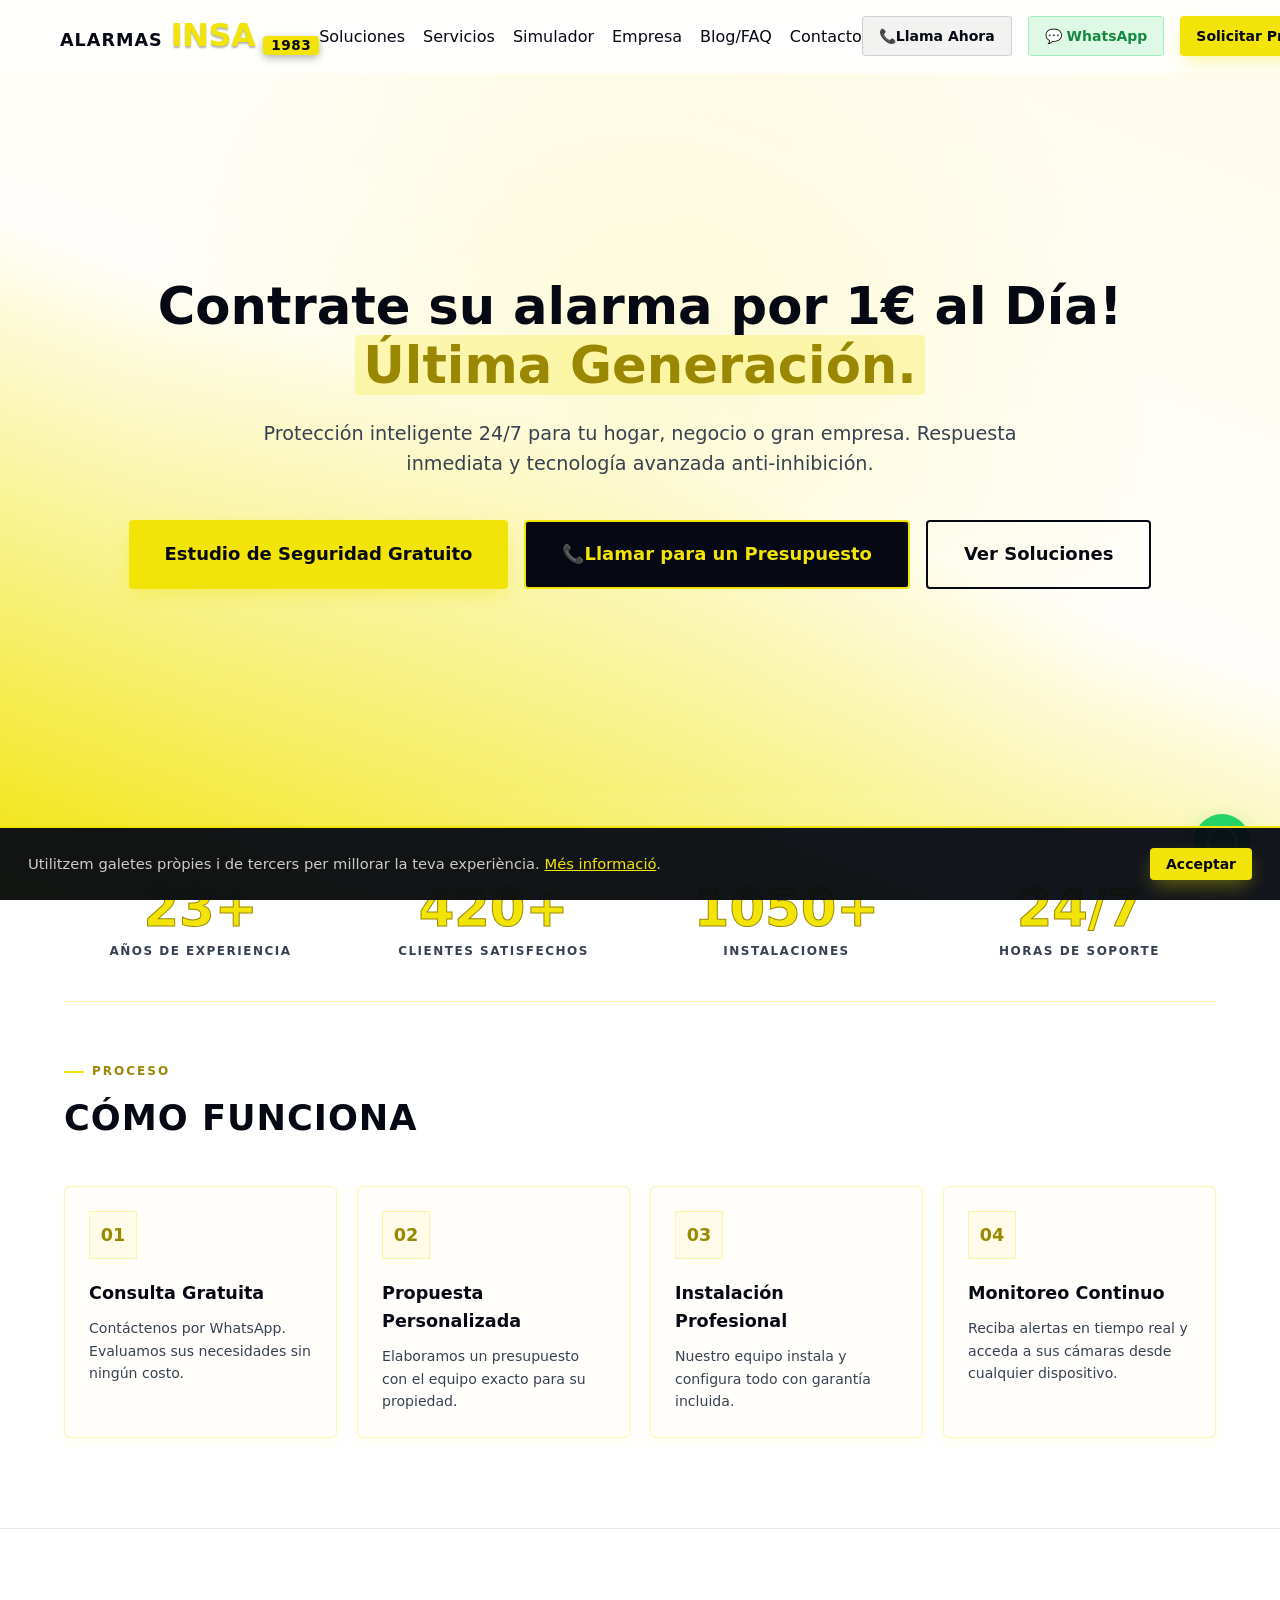
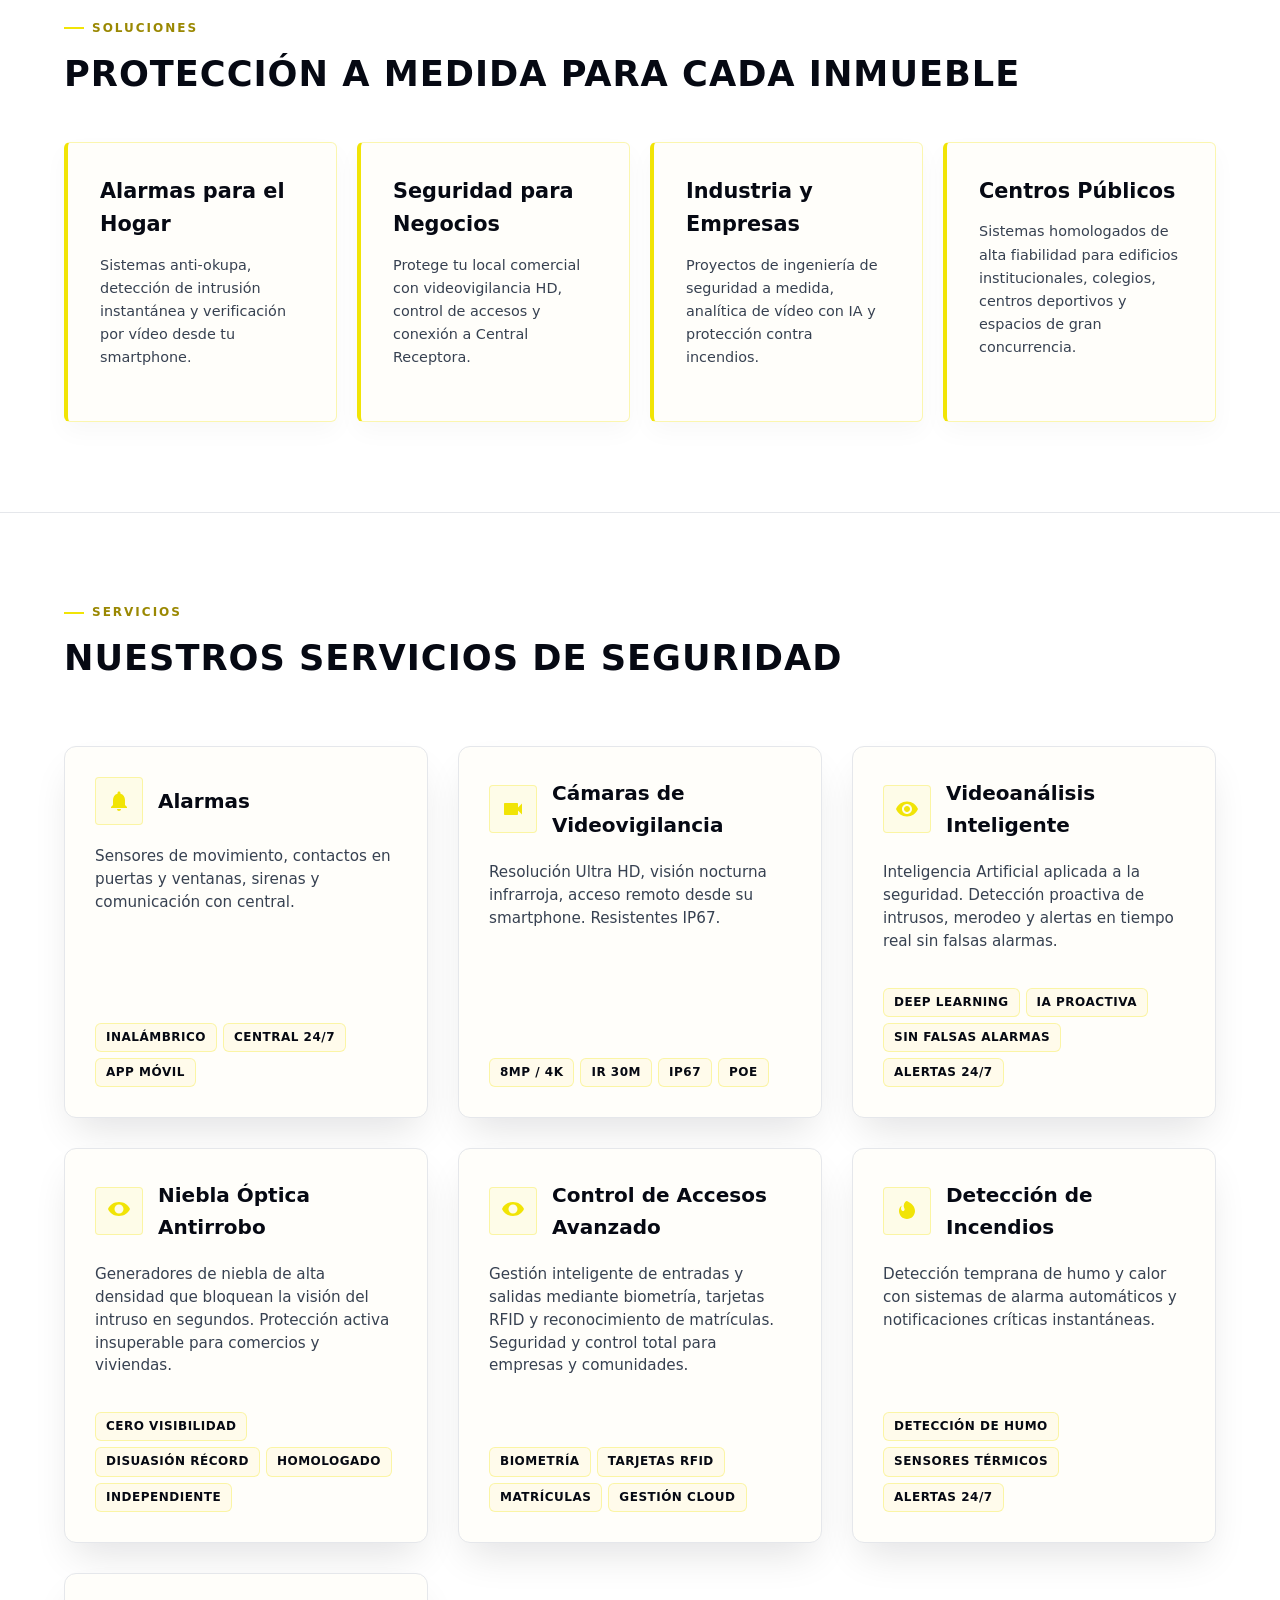
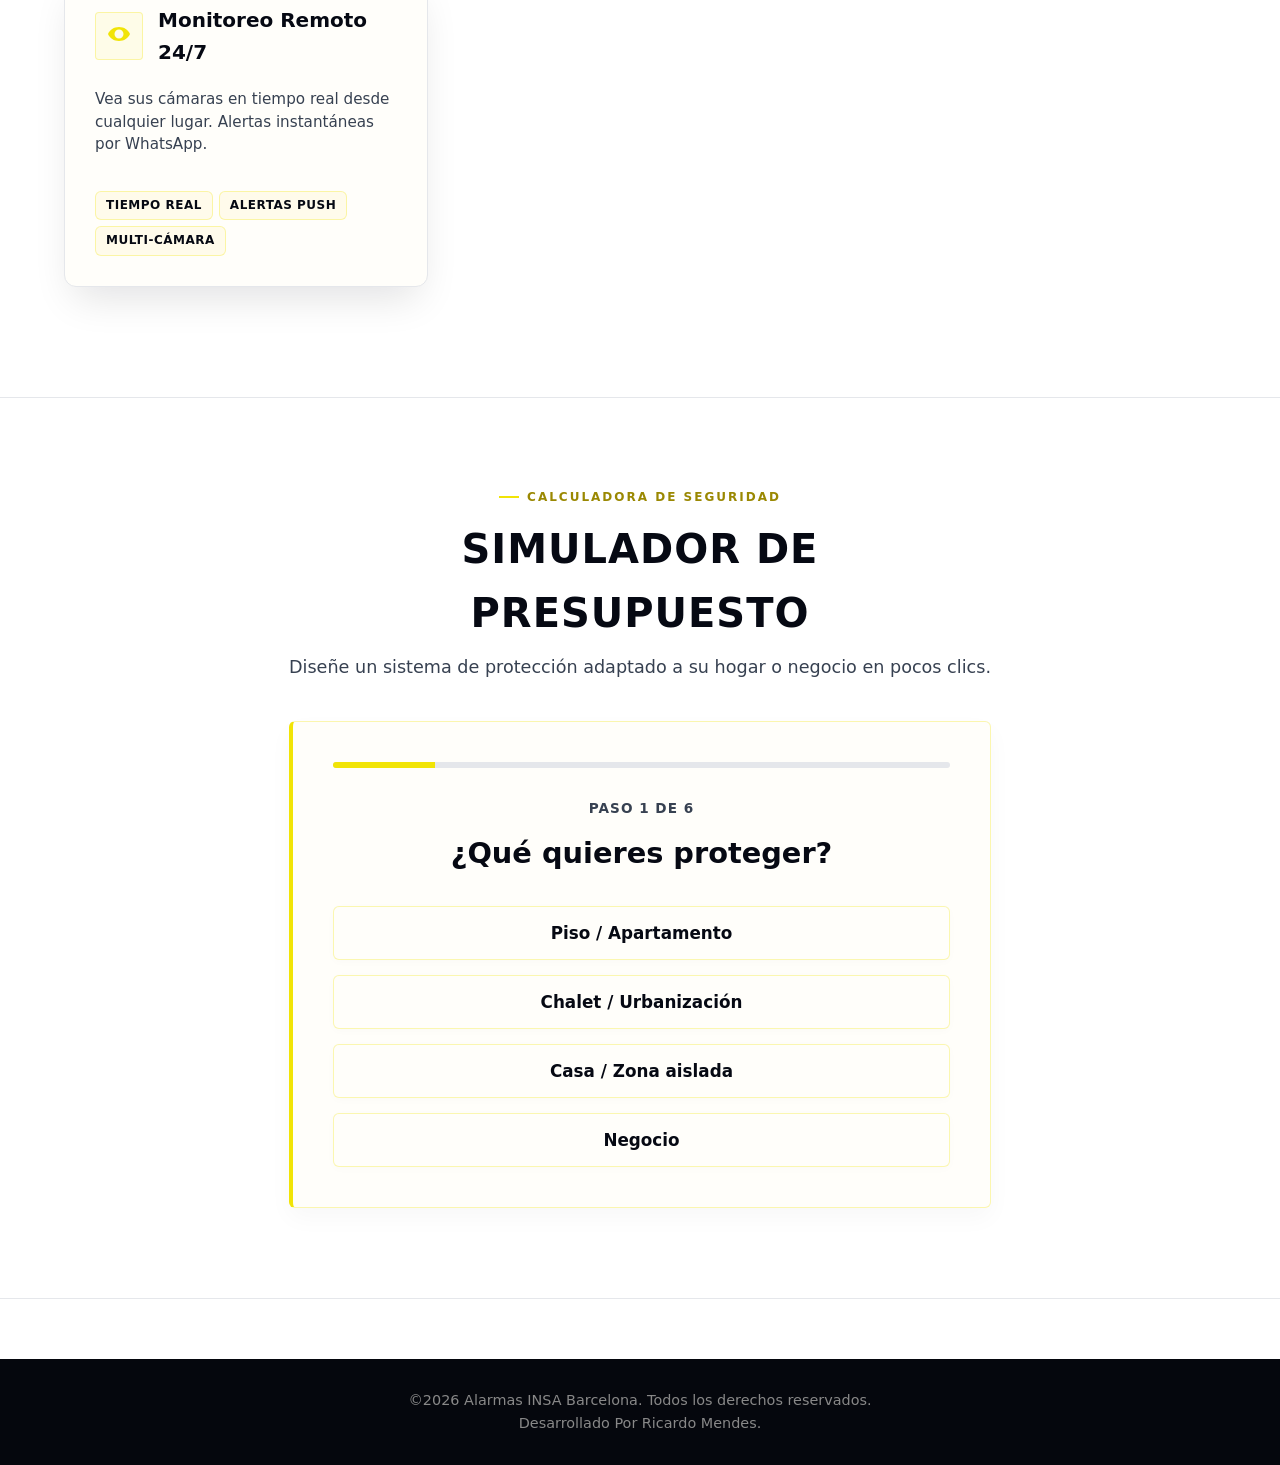
==== index.html @ 4ec7b7cc "19/10(atualizado e SEO OK)" ====
<!DOCTYPE html>
<html lang="es">

<head>
    <meta charset="UTF-8">
    <meta name="viewport" content="width=device-width, initial-scale=1.0, maximum-scale=5.0">


    <title>INSA Alarmes | Alarmes para Casas y Negocios en Barcelona</title>

    <meta name="description"
        content="Proteja su hogar o empresa en Barcelona con sistemas de alarma avanzados. Máxima seguridad, instalación profesional y atención personalizada. ¡Pida presupuesto gratis!">

    <meta name="keywords"
        content="alarmas barcelona, alarmas para casas barcelona, alarmas para negocios barcelona, alarmas para empresas, instalacion de alarmas barcelona, sistemas de seguridad barcelona, alarmas antiokupas, alarmas hogar, instal·lació d'alarmes, alarmes per a llars, alarmes per a negocis, alarmas insa">

    <meta name="robots" content="index, follow">
    <link rel="canonical" href="https://alarmasinsa.com/">

    <meta name="robots" content="index, follow">
    <link rel="canonical" href="https://alarmasinsa.com/">

    

    <meta property="og:type" content="website">
    <meta property="og:url" content="https://alarmasinsa.com/">
    <meta property="og:title" content="Alarmas INSA | Alarmas para Casas y Negocios en Barcelona">
    <meta property="og:description"
        content="Proteja su hogar o empresa en Barcelona con sistemas de alarma avanzados. Máxima seguridad e instalación profesional.">
    <meta property="og:image" content="https://alarmasinsa.com/assets/img/share-banner.jpg">


    <meta property="twitter:card" content="summary_large_image">
    <meta property="twitter:url" content="https://alarmasinsa.com/">
    <meta property="twitter:title" content="Alarmas INSA | Alarmas para Casas y Negocios en Barcelona">
    <meta property="twitter:description"
        content="Proteja su hogar o empresa en Barcelona con sistemas de alarma avanzados.">
    <meta property="twitter:image" content="https://alarmasinsa.com/assets/img/share-banner.jpg">

    <script type="application/ld+json">
{
  "@context": "https://schema.org",
  "@type": "SecurityService",
  "name": "Alarmas INSA",
  "alternateName": "Instalaciones de Sistemas de Alarma S.A.",
  "url": "https://alarmasinsa.com/",
  "logo": "https://alarmasinsa.com/assets/img/logo.png",
  "image": "https://alarmasinsa.com/assets/img/hero-bg.jpg",
  "description": "Proteja su hogar o empresa en Barcelona con sistemas de alarma avanzados. Máxima seguridad e instalación profesional desde 1983.",
  "foundingDate": "1983",
  "telephone": "+34933004024", 
  "priceRange": "€€",
  "address": {
    "@type": "PostalAddress",
    "addressLocality": "Barcelona",
    "addressRegion": "Cataluña",
    "addressCountry": "ES"
  },
  "areaServed": [
    {
      "@type": "AdministrativeArea",
      "name": "Barcelona"
    },
    {
      "@type": "AdministrativeArea",
      "name": "Cataluña"
    }
  ],
  "openingHoursSpecification": {
    "@type": "OpeningHoursSpecification",
    "dayOfWeek": [
      "Monday",
      "Tuesday",
      "Wednesday",
      "Thursday",
      "Friday"
    ],
    "opens": "08:00",
    "closes": "19:00"
  },
  "sameAs": [
    "https://alarmasinsa.com/"
  ]
}
</script>


    <link rel="stylesheet" href="https://cdnjs.cloudflare.com/ajax/libs/font-awesome/6.4.0/css/all.min.css">
    <link rel="stylesheet" href="assets/css/styles.css">

</head>

<body>

    <header class="navbar">
        <div class="container navbar-content">
            <div class="logo">
                <a href="index.html">
                    <h2
                        style="font-size: 2rem; font-weight: 900; letter-spacing: -0.5px; display: inline-flex; align-items: baseline; gap: 8px; line-height: 1;">
                        <span class="logo-alarmas"
                            style="font-size: 1.1rem; font-weight: 800; text-transform: uppercase; letter-spacing: 1px;">Alarmas</span>
                        <span style="color: #f1e406; text-shadow: 0 1.5px 2px rgba(0,0,0,0.3);">INSA</span>
                        <span
                            style="font-size: 0.85rem; font-weight: 800; background: #f1e406; color: #060913; padding: 3px 8px; border-radius: 4px; letter-spacing: 0.5px; position: relative; top: 4px; box-shadow: 0 3px 8px rgba(0,0,0,0.3);">1983</span>
                    </h2>
                </a>
            </div>
            <nav class="nav-menu">
                <a href="#soluciones" data-i18n="nav_solutions">Soluciones</a>
                <div class="dropdown">
                    <a class="dropdown-toggle" data-i18n="nav_services">Servicios</a>
                    <ul class="dropdown-menu">
                        <li><a href="servicios/alarmas.html" data-i18n="sub_alarmas">Alarmas</a></li>
                        <li><a href="servicios/videovigilancia.html" data-i18n="sub_videovigilancia">Cámara Video
                                Vigilancia</a></li>
                        <li><a href="servicios/videoanalisis.html" data-i18n="sub_videoanalisis">Video Análisis
                                Inteligente</a></li>
                        <li><a href="servicios/nieblaoptica.html" data-i18n="sub_niebla">Niebla Óptica Antirrobo</a>
                        </li>
                        <li><a href="servicios/controlaccesos.html" data-i18n="sub_controlaccesos">Control de Accesos
                                Avanzado</a></li>
                        <li><a href="servicios/controlincendio.html" data-i18n="sub_incendios">Detección de
                                Incendios</a></li>
                        <li><a href="servicios/monitoreoremoto.html" data-i18n="sub_monitoreo">Monitoreo Remoto 24/7</a>
                        </li>
                    </ul>
                </div>

                <a href="#simulador-presupuesto" data-i18n="nav_simulator">Simulador</a>
                <div class="dropdown">
                    <a class="dropdown-toggle" data-i18n="nav_company">Empresa</a>
                    <ul class="dropdown-menu">
                        <li><a href="nosotros.html" data-i18n="sub_about">Sobre Nosotros</a></li>
                        <li><a href="trabaja.html" data-i18n="nav_trabaja">Trabaja con nosotros</a></li>
                    </ul>
                </div>
                <a href="#blog" data-i18n="nav_blog">Blog/FAQ</a>
                <a href="#contacto" data-i18n="nav_contact">Contacto</a>
            </nav>

            <div class="nav-actions">
                <a href="tel:+34933004024" class="btn btn-call btn-sm" title="Llamar ahora">
                    📞 <span data-i18n="btn_call">Llama Ahora</span>
                </a>

                <button class="btn btn-whatsapp-header btn-sm" onclick="openDirectWhatsapp()" title="Chat de WhatsApp">
                    💬 WhatsApp
                </button>

                <a href="#simulador-presupuesto" class="btn btn-primary btn-sm" data-i18n="btn_quote">Solicitar
                    Presupuesto</a>

                <select id="langSelect" class="lang-selector"
                    style="background: #060913; color: #fff; border: 1px solid #333; padding: 5px 8px; border-radius: 6px; cursor: pointer;">
                    <option value="ca">CAT 🇪🇸</option>
                    <option value="es" selected>ESP 🇪🇸</option>
                    <option value="en">ENG 🇬🇧</option>
                </select>
            </div>
        </div>
    </header>

    <section id="inicio" class="hero">
        <div class="container">
            <h1 data-i18n="hero_title">Contrate su alarma por 1€ Euro al Día! <span>Última Generación</span></h1>
            <p data-i18n="hero_desc">Protección inteligente 24/7 para tu hogar, negocio o gran empresa en Barcelona.
                Respuesta inmediata y tecnología avanzada anti-inhibición.</p>
            <div class="hero-buttons">
                <a href="#simulador-presupuesto" class="btn btn-primary btn-large" data-i18n="btn_free_study">Estudio de
                    Seguridad Gratuito</a>
                <a href="tel:+34933004024" class="btn btn-secondary btn-large">📞 <span data-i18n="btn_call_hero">Llamar
                        a un Técnico</span></a>
                <a href="#soluciones" class="btn btn-outline-hero btn-large" data-i18n="btn_view_solutions">Ver
                    Soluciones</a>
            </div>
        </div>
    </section>

    <section class="section">
        <div class="container">
            <div class="stats-grid" id="stats-section">
                <div class="stat-item">
                    <div class="number"><span class="counter" data-target="43">0</span>+</div>
                    <div class="label" data-i18n="stat_1">AÑOS DE EXPERIENCIA</div>
                </div>
                <div class="stat-item">
                    <div class="number"><span class="counter" data-target="800">0</span>+</div>
                    <div class="label" data-i18n="stat_2">CLIENTES SATISFECHOS</div>
                </div>
                <div class="stat-item">
                    <div class="number"><span class="counter" data-target="2000">0</span>+</div>
                    <div class="label" data-i18n="stat_3">INSTALACIONES</div>
                </div>
                <div class="stat-item">
                    <div class="number">24/7</div>
                    <div class="label" data-i18n="stat_4">HORAS DE SOPORTE</div>
                </div>
            </div>

            <div class="section-header">
                <div class="section-tag" data-i18n="tag_process">PROCESO</div>
                <h2 class="section-title" data-i18n="title_process">CÓMO FUNCIONA</h2>
            </div>

            <div class="process-grid">
                <div class="process-card">
                    <div class="process-number">01</div>
                    <h4 data-i18n="proc_1_title">Consulta Gratuita</h4>
                    <p data-i18n="proc_1_desc">Contáctenos por WhatsApp. Evaluamos sus necesidades sin ningún costo.</p>
                </div>
                <div class="process-card">
                    <div class="process-number">02</div>
                    <h4 data-i18n="proc_2_title">Propuesta Personalizada</h4>
                    <p data-i18n="proc_2_desc">Elaboramos un presupuesto con el equipo exacto para su propiedad.</p>
                </div>
                <div class="process-card">
                    <div class="process-number">03</div>
                    <h4 data-i18n="proc_3_title">Instalación Profesional</h4>
                    <p data-i18n="proc_3_desc">Nuestro equipo instala y configura todo con garantía incluida.</p>
                </div>
                <div class="process-card">
                    <div class="process-number">04</div>
                    <h4 data-i18n="proc_4_title">Monitoreo Continuo</h4>
                    <p data-i18n="proc_4_desc">Reciba alertas en tiempo real y acceda a sus cámaras desde cualquier
                        dispositivo.</p>
                </div>
            </div>
        </div>
    </section>

    <section id="soluciones" class="section">
        <div class="container">
            <div class="section-header">
                <div class="section-tag" data-i18n="tag_solutions">SOLUCIONES</div>
                <h2 class="section-title" data-i18n="title_solutions">Protección a Medida para Cada Inmueble</h2>
            </div>

            <div class="grid grid-4">
                <article class="card">
                    <h3 data-i18n="sol_1_title">Alarmas para el Hogar</h3>
                    <p data-i18n="sol_1_desc">Sistemas anti-okupa, detección de intrusión instantánea y verificación por
                        vídeo desde tu smartphone.</p>
                </article>
                <article class="card">
                    <h3 data-i18n="sol_2_title">Seguridad para Negocios</h3>
                    <p data-i18n="sol_2_desc">Protege tu local comercial con video vigilancia HD, control de accesos y
                        conexión a Central Receptora.</p>
                </article>
                <article class="card">
                    <h3 data-i18n="sol_3_title">Industria y Empresas</h3>
                    <p data-i18n="sol_3_desc">Proyectos de ingeniería de seguridad a medida, analítica de vídeo con IA y
                        protección contra incendios.</p>
                </article>
                <article class="card">
                    <h3 data-i18n="video_sector4_title">Centros Publicos</h3>
                    <p data-i18n="video_sector4_desc">Sistemas homologados de alta fiabilidad para edificios
                        institucionales, colegios, centros deportivos y espacios de gran concurrencia.</p>
                </article>
            </div>
        </div>
    </section>

    <section id="servicios" class="section">
        <div class="container">
            <div class="section-header">
                <div class="section-tag" data-i18n="tag_services">SERVICIOS</div>
                <h2 class="section-title" data-i18n="title_services">NUESTROS SERVICIOS DE SEGURIDAD</h2>
            </div>
            <div id="servicios-container"
                style="display: grid; grid-template-columns: repeat(auto-fit, minmax(280px, 1fr)); gap: 30px; padding: 20px 0;">
            </div>
        </div>
    </section>


    <section class="section bg-light" id="simulador-presupuesto">
        <div class="container" style="max-width: 750px;">
            <div style="text-align: center; margin-bottom: 40px;">
                <span class="section-tag" style="justify-content: center; margin-bottom: 10px;"
                    data-i18n="wizard.sectionTag">Calculadora de Seguridad</span>
                <h2 style="font-size: 2.5rem; font-weight: 900; color: var(--brand-blue); text-transform: uppercase; letter-spacing: 1px;"
                    data-i18n="wizard.sectionTitle">
                    Simulador de Presupuesto
                </h2>
                <p style="color: var(--text-secondary); font-size: 1.1rem; margin-top: 8px;"
                    data-i18n="wizard.sectionSub">
                    Diseñe un sistema de protección adaptado a su hogar o negocio en pocos clics.
                </p>
            </div>

            <div class="card" style="padding: 40px; position: relative;">
                <div
                    style="width: 100%; background: #E5E7EB; height: 6px; border-radius: 3px; margin-bottom: 30px; overflow: hidden;">
                    <div id="progress-bar"
                        style="width: 16.6%; height: 100%; background: var(--brand-yellow); transition: width 0.4s ease;">
                    </div>
                </div>

                <div id="step-indicator"
                    style="text-align: center; font-size: 0.85rem; font-weight: 700; color: var(--text-secondary); text-transform: uppercase; letter-spacing: 1px; margin-bottom: 10px;">
                    Paso 1 de 6
                </div>

                <!-- PASSO 1 -->
                <div class="wizard-step" id="step-1">
                    <h3 data-i18n="wizard.q1"
                        style="text-align: center; font-size: 1.8rem; font-weight: 900; color: var(--brand-blue); margin-bottom: 30px;">
                        ¿Qué quieres proteger?
                    </h3>
                    <div style="display: flex; flex-direction: column; gap: 15px;">
                        <button type="button" class="wizard-btn" data-i18n="wizard.options.piso"
                            onclick="nextStep(1, 'tipo', 'Piso / Apartamento')">Piso / Apartamento</button>
                        <button type="button" class="wizard-btn" data-i18n="wizard.options.chalet"
                            onclick="nextStep(1, 'tipo', 'Chalet / Urbanización')">Chalet / Urbanización</button>
                        <button type="button" class="wizard-btn" data-i18n="wizard.options.casa"
                            onclick="nextStep(1, 'tipo', 'Casa / Zona aislada')">Casa / Zona aislada</button>
                        <button type="button" class="wizard-btn" data-i18n="wizard.options.negocio"
                            onclick="nextStep(1, 'tipo', 'Negocio')">Negocio</button>
                    </div>
                </div>

                <!-- PASSO 2  -->
                <div class="wizard-step" id="step-2" style="display: none;">
                    <h3 id="question-step-2" data-i18n="wizard.q2Residencial"
                        style="text-align: center; font-size: 1.8rem; font-weight: 900; color: var(--brand-blue); margin-bottom: 30px;">
                        ¿Qué tamaño aproximado tiene el inmueble?
                    </h3>
                    <div id="options-step-2" style="display: flex; flex-direction: column; gap: 15px;">
                        <button type="button" class="wizard-btn" data-i18n="wizard.options.sizeSmall"
                            onclick="nextStep(2, 'tamanio', 'Pequeño – Menos de 100m2')">Pequeño – Menos de
                            100m2</button>
                        <button type="button" class="wizard-btn" data-i18n="wizard.options.sizeMedium"
                            onclick="nextStep(2, 'tamanio', 'Medio – entre 100-250m2')">Medio – entre 100-250m2</button>
                        <button type="button" class="wizard-btn" data-i18n="wizard.options.sizeLarge"
                            onclick="nextStep(2, 'tamanio', 'Grande – más de 250m2')">Grande – más de 250m2</button>
                    </div>
                    <button type="button" class="btn-back" data-i18n="wizard.btnBack" onclick="prevStep(2)">←
                        Volver</button>
                </div>

                <!-- PASSO 3 -->
                <div class="wizard-step" id="step-3" style="display: none;">
                    <h3 data-i18n="wizard.q3"
                        style="text-align: center; font-size: 1.8rem; font-weight: 900; color: var(--brand-blue); margin-bottom: 30px;">
                        ¿Cuál es tu código postal?
                    </h3>
                    <div class="form-group" style="margin-bottom: 20px;">
                        <input type="text" id="postal-input" placeholder="Ej: 08001 (Barcelona)"
                            style="padding: 16px; font-size: 1.1rem; text-align: center; width: 100%;">
                    </div>
                    <button type="button" class="btn btn-primary btn-block" data-i18n="wizard.btnNext"
                        onclick="submitPostal()">Siguiente</button>
                    <button type="button" class="btn-back" data-i18n="wizard.btnBack" onclick="prevStep(3)"
                        style="display: block; width: 100%; text-align: center;">← Volver</button>
                </div>

                <!-- PASSO 4 -->
                <div class="wizard-step" id="step-4" style="display: none;">
                    <h3 data-i18n="wizard.q4"
                        style="text-align: center; font-size: 1.8rem; font-weight: 900; color: var(--brand-blue); margin-bottom: 30px;">
                        ¿Por qué necesitas una alarma?
                    </h3>
                    <div style="display: flex; flex-direction: column; gap: 15px;">
                        <button type="button" class="wizard-btn" data-i18n="wizard.options.motRobo"
                            onclick="nextStep(4, 'motivo', 'Robo reciente')">Robo reciente</button>
                        <button type="button" class="wizard-btn" data-i18n="wizard.options.motProteccion"
                            onclick="nextStep(4, 'motivo', 'Protección')">Protección</button>
                        <button type="button" class="wizard-btn" data-i18n="wizard.options.motNueva"
                            onclick="nextStep(4, 'motivo', 'Nueva vivienda')">Nueva vivienda</button>
                        <button type="button" class="wizard-btn" data-i18n="wizard.options.motIncendio"
                            onclick="nextStep(4, 'motivo', 'Incendio / Prevención')">Incendio / Prevención</button>
                    </div>
                    <button type="button" class="btn-back" data-i18n="wizard.btnBack" onclick="prevStep(4)">←
                        Volver</button>
                </div>

                <!-- PASSO 5 -->
                <div class="wizard-step" id="step-5" style="display: none;">
                    <h3 data-i18n="wizard.q5"
                        style="text-align: center; font-size: 1.8rem; font-weight: 900; color: var(--brand-blue); margin-bottom: 30px;">
                        ¿Tienes ya una alarma contratada?
                    </h3>
                    <div style="display: flex; flex-direction: column; gap: 15px;">
                        <button type="button" class="wizard-btn" data-i18n="wizard.options.almNo"
                            onclick="nextStep(5, 'alarmaActual', 'No')">No</button>
                        <button type="button" class="wizard-btn" data-i18n="wizard.options.almSecuritas"
                            onclick="nextStep(5, 'alarmaActual', 'Sí, Securitas Direct')">Sí, Securitas Direct</button>
                        <button type="button" class="wizard-btn" data-i18n="wizard.options.almMovistar"
                            onclick="nextStep(5, 'alarmaActual', 'Sí, Movistar Prosegur')">Sí, Movistar
                            Prosegur</button>
                        <button type="button" class="wizard-btn" data-i18n="wizard.options.almAdt"
                            onclick="nextStep(5, 'alarmaActual', 'Sí, ADT/Tyco')">Sí, ADT/Tyco</button>
                        <button type="button" class="wizard-btn" data-i18n="wizard.options.almOtros"
                            onclick="nextStep(5, 'alarmaActual', 'Sí, otros')">Sí, otros</button>
                    </div>
                    <button type="button" class="btn-back" data-i18n="wizard.btnBack" onclick="prevStep(5)">←
                        Volver</button>
                </div>

                <!-- PASSO 6 -->
                <div class="wizard-step" id="step-6" style="display: none;">
                    <h3 data-i18n="wizard.q6"
                        style="text-align: center; font-size: 1.8rem; font-weight: 900; color: var(--brand-blue); margin-bottom: 10px;">
                        Paso final
                    </h3>
                    <p data-i18n="wizard.q6Sub"
                        style="text-align: center; color: var(--text-secondary); margin-bottom: 25px;">
                        Introduce tu teléfono para enviarte el presupuesto personalizado de inmediato.
                    </p>
                    <div class="form-group" style="margin-bottom: 20px; display: flex; gap: 10px;">
                        <select
                            style="width: 110px; padding: 14px; border: 1px solid var(--border-gold); border-radius: 4px; font-weight: 600;">
                            <option value="+34">🇪🇸 +34</option>
                        </select>
                        <input type="tel" id="phone-input" placeholder="Número de teléfono*"
                            style="flex: 1; padding: 14px; font-size: 1.1rem; border: 1px solid var(--border-gold); border-radius: 4px;">
                    </div>
                    <button type="button" class="btn btn-primary btn-block" data-i18n="wizard.btnSendWhatsapp"
                        onclick="enviarPresupuesto()"
                        style="background: #25D366; color: #FFFFFF; font-size: 1.1rem; padding: 16px;">
                        Enviar Presupuesto por WhatsApp
                    </button>
                    <button type="button" class="btn-back" data-i18n="wizard.btnBack" onclick="prevStep(6)"
                        style="display: block; width: 100%; text-align: center;">← Volver</button>
                </div>
            </div>
        </div>
    </section>

    <div class="whatsapp-widget">
        <button class="whatsapp-btn" id="waToggleBtn" aria-label="WhatsApp">
            <svg viewBox="0 0 24 24">
                <path
                    d="M.057 24l1.687-6.163c-1.041-1.804-1.588-3.849-1.587-5.946.003-6.556 5.338-11.891 11.893-11.891 3.181.001 6.167 1.24 8.413 3.488 2.245 2.248 3.481 5.236 3.48 8.414-.003 6.557-5.338 11.892-11.893 11.892-1.99-.001-3.951-.5-5.688-1.448l-6.305 1.654zm6.597-3.807c1.676.995 3.276 1.591 5.392 1.592 5.448 0 9.886-4.434 9.889-9.885.002-5.462-4.415-9.89-9.881-9.892-5.452 0-9.887 4.434-9.889 9.884-.001 2.225.651 3.891 1.746 5.634l-.999 3.648 3.742-.981z" />
            </svg>
        </button>
        <div class="whatsapp-menu" id="waMenu">
            <a href="https://api.whatsapp.com/send?phone=34933004024&text=Hola,%20vull%20informacio%20sobre%20les%20alarmes%20INSA"
                target="_blank">Chat Comercial 💬</a>
        </div>
    </div>

    <div class="cookie-banner" id="cookie-banner">
        <p>Utilitzem galetes pròpies i de tercers per millorar la teva experiència. <a href="#">Més informació</a>.</p>
        <div class="cookie-buttons">
            <button class="btn btn-primary btn-sm" id="accept-cookies">Acceptar</button>
        </div>
    </div>

    <footer
        style="background: #05070d; color: #888; text-align: center; padding: 30px 0; margin-top: 60px; font-size: 0.9rem;">
        <div class="container">
            <p>&copy;2026 Alarmas INSA Barcelona. Todos los derechos reservados.</p>
            <p>Desarrollado Por Ricardo Mendes.</p>
        </div>
    </footer>

    <script src="js/load-servicios.js"></script>
    <script src="assets/js/main.js"></script>



    </script>
</body>

</html>
---- assets/css/styles.css ----
/* ==========================================================================
   ALARMASINSA.COM — IDENTIDADE UNIFICADA (AZUL HIGH-TECH, BRANCO E AMARELO INSA)
   ========================================================================== */

:root {
    --brand-yellow: #f1e406;            /* Amarelo Oficial INSA */
    --brand-blue: #060913;              /* Azul Escuro Noturno High-Tech (substitui o preto) */
    --brand-blue-soft: #0C1222;         /* Azul secundário para superfícies escuras */
    --brand-blue-hover: #111A30;        /* Azul hover */
    
    /* Fundo do Body: Branco Puro com sutil toque dourado */
    --bg-page: #f1e406;                 
    --bg-surface: #FFFEFA;              
    --bg-subtle: #FFFBEB;               
    --bg-icon: #FEFCE8;                 

    /* Tipografia (Usando o Azul Escuro no lugar do preto para textos de destaque) */
    --text-primary: #060913;            /* Azul escuro corporativo para títulos */
    --text-secondary: #374151;          /* Cinza elegante para parágrafos */
    --text-on-dark: #FFFFFF;            
    --text-on-yellow: #060913;          

    /* Feedback & Bordas */
    --color-error: #DC2626;             
    --color-success: #16A34A;           
    --border-light: #E5E7EB;            
    --border-gold: rgba(241, 228, 6, 0.3); 

    --shadow-premium: 0 15px 30px -10px rgba(241, 228, 6, 0.15);
    --shadow-hover: 0 20px 40px -10px rgba(6, 9, 19, 0.12);
    --transition-smooth: all 0.4s cubic-bezier(0.16, 1, 0.3, 1);
}

/* RESET & BASE */
* {
    margin: 0;
    padding: 0;
    box-sizing: border-box;
    font-family: 'Segoe UI', system-ui, -apple-system, BlinkMacSystemFont, sans-serif;
    -webkit-font-smoothing: antialiased;
    -moz-osx-font-smoothing: grayscale;
}

body {
    color: var(--text-primary);
    line-height: 1.6;
    background: linear-gradient(20deg, #f1e406 0%, #FFFEFA 50%, #FFFBEB 100%);
    background-attachment: fixed;
    overflow-x: hidden;
}

.container {
    max-width: 1200px;
    margin: 0 auto;
    padding: 0 24px;
}

/* SEÇÃO HEADERS */
.section-header {
    text-align: left;
    margin-bottom: 2.5rem;
}

.section-tag {
    color: #9a8802; 
    font-size: 0.75rem;
    font-weight: 800;
    letter-spacing: 2px;
    text-transform: uppercase;
    display: flex;
    align-items: center;
    gap: 8px;
    margin-bottom: 8px;
}

.section-tag::before {
    content: '';
    display: inline-block;
    width: 20px;
    height: 2px;
    background-color: var(--brand-yellow);
}

/* BOTÕES */
.btn {
    display: inline-flex;
    align-items: center;
    justify-content: center;
    padding: 14px 28px;
    border-radius: 4px;
    text-decoration: none;
    font-weight: 700;
    transition: var(--transition-smooth);
    cursor: pointer;
    text-align: center;
    border: none;
}

.btn-primary {
    background: var(--brand-yellow);
    color: var(--text-on-yellow); 
    box-shadow: 0 8px 20px -4px rgba(241, 228, 6, 0.4);
}

.btn-primary:hover {
    background: #dccc03;
    transform: translateY(-2px);
}

.btn-secondary {
    background: var(--brand-blue);
    color: var(--brand-yellow);
    border: 2px solid var(--brand-yellow);
}

.btn-secondary:hover {
    background: var(--brand-yellow);
    color: var(--text-on-yellow);
    transform: translateY(-2px);
}

.btn-large {
    padding: 18px 36px;
    font-size: 1.125rem;
}

.btn-sm {
    padding: 8px 16px;
    font-size: 0.875rem;
}

.btn-block {
    width: 100%;
}

.btn-call {
    background: rgba(6, 9, 19, 0.05);
    color: var(--text-primary);
    border: 1px solid rgba(6, 9, 19, 0.15);
}

.navbar.scrolled .btn-call {
    background: rgba(255, 255, 255, 0.1);
    color: #FFFFFF ;
    border-color: rgba(255, 255, 255, 0.2);
}

.btn-call:hover {
    background: var(--brand-yellow);
    color: var(--text-on-yellow);
    border-color: var(--brand-yellow);
}

.btn-whatsapp-header {
    background: rgba(37, 211, 102, 0.15);
    color: #168a40;
    border: 1px solid rgba(37, 211, 102, 0.3);
}

.btn-whatsapp-header:hover {
    background: #25D366;
    color: #FFFFFF;
}

.btn-outline-hero {
    border: 2px solid var(--brand-blue);
    color: var(--brand-blue);
    background: transparent;
}

.btn-outline-hero:hover {
    background: var(--brand-blue);
    color: var(--brand-yellow);
}

/* NAVBAR DINÂMICA */
.navbar {
    position: sticky;
    top: 0;
    z-index: 1000;
    padding: 16px 0;
    background: rgba(255, 255, 255, 0.85);
    backdrop-filter: blur(10px);
    -webkit-backdrop-filter: blur(10px);
    border-bottom: 1px solid transparent;
    transition: all 0.4s ease;
}

.navbar.scrolled {
    background: rgba(6, 9, 19, 0.95); 
    backdrop-filter: blur(16px);
    -webkit-backdrop-filter: blur(16px);
    border-bottom: 2px solid var(--brand-yellow);
    padding: 12px 0;
    box-shadow: 0 10px 30px rgba(6, 9, 19, 0.3);
}

.navbar:not(.scrolled) .logo-alarmas {
    color: #060913 !important;
}


.navbar.scrolled .logo-alarmas {
    color: #ffffff !important;
}
.navbar-content {
    display: flex;
    align-items: center;
    justify-content: space-between;
    width: 100%;
    max-width: 1200px;

    min-width: 60px;
    margin: 0 auto;
    padding: 0 20px;
    box-sizing: border-box;
}
.logo{
    display: flex;
    align-items: center;
    flex-shrink: 0;
}
.logo a {
    text-decoration: none;
}

.logo h2 {
    color: var(--brand-blue); 
    font-size: 1.8rem;
    font-weight: 900;
    transition: color 0.3s ease;
}

.navbar.scrolled .logo h2 {
    color: #FFFFFF; 
}

.logo h2 span {
    color: #b8a902; 
    transition: color 0.3s ease;
}

.navbar.scrolled .logo h2 span {
    color: var(--brand-yellow); 
}

.nav-menu {
    display: flex;
    align-items: center;
    gap: 18px;
}

.nav-menu > a,
.nav-menu > .dropdown {

   display: inline-flex;
   align-items: center;
   justify-content: center;
   text-decoration: none !important;
   height: 100%;
}

.nav-menu .dropdown-toggle {
   display: inline-flex;
   align-items: center;
   text-decoration: none !important;
   margin: 0 !important;

}

.nav-menu a, 
.nav-menu .dropdown-toggle {
    line-height: normal;
    vertical-align: middle;
}

.navbar.scrolled .nav-menu a,
.navbar.scrolled .nav-menu .dropdown-toggle {
    color: rgba(255, 255, 255, 0.85); 
}

.nav-menu a:hover,
.nav-menu .dropdown:hover .dropdown-toggle {
    color: #b8a902;
    text-decoration: none !important;
}

.navbar.scrolled .nav-menu a:hover,
.navbar.scrolled .nav-menu .dropdown:hover .dropdown-toggle {
    color: var(--brand-yellow);
    text-decoration: none !important;
}

/* Dropdown */
.dropdown {
    position: relative;
    display: inline-block;
}

.dropdown-menu {
    position: absolute;
    top: 100%;
    left: 0;
    background: #FFFFFF;
    min-width: 210px;
    box-shadow: 0 15px 35px rgba(6, 9, 19, 0.1);
    border: 1px solid rgba(241, 228, 6, 0.3);
    border-radius: 4px;
    list-style: none;
    padding: 8px 0;
    margin-top: 14px;
    opacity: 0;
    visibility: hidden;
    transform: translateY(10px);
    transition: var(--transition-smooth);
    z-index: 1100;
}

.dropdown-menu li a {
    text-decoration: none !important;
}
.navbar.scrolled .dropdown-menu {
    background: var(--brand-blue-hover); 
    border-color: rgba(241, 228, 6, 0.2);
}

.dropdown:hover .dropdown-menu {
    opacity: 1;
    visibility: visible;
    transform: translateY(0);
}

.dropdown-menu li {
    list-style: none;
    width: 100%;
}

.dropdown-menu li a {
    display: block;
    padding: 10px 18px;
    color: #4b5563 !important;
    font-size: 0.9rem;
    font-weight: 500;
}

.navbar.scrolled .dropdown-menu li a {
    color: #CCCCCC !important;
}

.dropdown-menu li a:hover {
    background-color: #FEFCE8;
    color: #b8a902 !important;
    padding-left: 22px;
}

.navbar.scrolled .dropdown-menu li a:hover {
    background-color: var(--brand-blue);
    color: var(--brand-yellow) !important;
}

.nav-actions {
    display: flex;
    align-items: center;
    gap: 16px;
    flex-shrink: 0;
}
.nav-actions .btn,
.nav-actions .lang-selector {
    display: inline-flex;
    align-items: center;
    justify-content: center;
    height: 40px; 
    margin: 0;
    padding: 0 16px;
    box-sizing: border-box;
    vertical-align: middle;
    white-space: nowrap;
}
.lang-selector {
    appearance: auto;
    -webkit-appearance: auto;
    line-height: 1;
    
}

.navbar.scrolled .lang-selector {
    background: #111A30;
    color: #FFFFFF;
    border-color: rgba(241, 228, 6, 0.3);
}

.lang-selector option {
    background-color: #FFFFFF;
    color: var(--brand-blue);
}

.navbar.scrolled .lang-selector option {
    background-color: var(--brand-blue);
    color: #FFFFFF;
}


.hero {
    position: relative;
    width: 100%;
    min-height: 80vh;
    display: flex;
    align-items: center;
    justify-content: center;
    text-align: center;
    color: var(--text-primary);
    background: radial-gradient(circle at center, rgba(241, 228, 6, 0.15) 0%, transparent 70%);
    padding: 60px 0;
}

.hero h1 {
    font-size: 3.2rem;
    margin-bottom: 24px;
    font-weight: 900;
    line-height: 1.15;
    color: var(--brand-blue);
}

.hero h1 span {
    color: #9a8802;
    background: rgba(241, 228, 6, 0.25);
    padding: 0 8px;
    border-radius: 4px;
}

.hero p {
    font-size: 1.2rem;
    max-width: 780px;
    margin: 0 auto 40px auto;
    color: var(--text-secondary);
}

.hero-buttons {
    display: flex;
    justify-content: center;
    gap: 16px;
}


/* ESTATÍSTICAS (CONTADORES COM O AMARELO OFICIAL DA LOGO INSA) */
.stats-grid {
    display: grid;
    grid-template-columns: repeat(auto-fit, minmax(200px, 1fr));
    gap: 20px;
    text-align: center;
    margin-bottom: 60px;
    padding-bottom: 40px;
    border-bottom: 1px solid var(--border-gold);
}

.stat-item .number {
    font-size: 3.2rem;
    font-weight: 900;
    color: #f1e406; /* Amarelo Oficial exato da Logo INSA */
    -webkit-text-stroke: 1px #9a8802; 
    line-height: 1;
}

.stat-item .label {
    font-size: 0.75rem;
    color: var(--text-secondary);
    font-weight: 700;
    letter-spacing: 1.5px;
    margin-top: 8px;
    text-transform: uppercase;
}

.process-grid {
    display: grid;
    grid-template-columns: repeat(auto-fit, minmax(220px, 1fr));
    gap: 20px;
}

.process-card {
    background-color: var(--bg-surface);
    border: 1px solid var(--border-gold);
    padding: 24px;
    border-radius: 6px;
    box-shadow: 0 4px 15px rgba(241, 228, 6, 0.08);
}

.process-number {
    border: 1px solid var(--border-gold);
    color: #9a8802;
    width: 48px;
    height: 48px;
    display: flex;
    align-items: center;
    justify-content: center;
    font-size: 1.1rem;
    font-weight: 800;
    margin-bottom: 20px;
    background-color: #FEFCE8;
}

.process-card h4 {
    font-size: 1.1rem;
    margin-bottom: 10px;
    color: var(--text-primary);
}

.process-card p {
    font-size: 0.88rem;
    color: var(--text-secondary);
}

/* SEÇÕES & CARDS */
.section {
    padding: 90px 0;
    border-bottom: 1px solid var(--border-light);
}

.section-title {
    font-size: 2.2rem;
    font-weight: 900;
    text-transform: uppercase;
    letter-spacing: 1px;
    color: var(--text-primary);
    margin-bottom: 10px;
}

.grid {
    display: grid;
    gap: 24px;
}

.grid-3 {
    grid-template-columns: repeat(auto-fit, minmax(300px, 1fr));
}
.grid-4 {
    display: grid;
    grid-template-columns: repeat(auto-fit, minmax(220px, 1fr));
    gap: 20px;
}
.grid-services {
    grid-template-columns: repeat(auto-fit, minmax(450px, 1fr));
}

.card, .service-card {
    background-color: var(--bg-surface);
    border: 1px solid var(--border-gold);
    border-left: 4px solid var(--brand-yellow);
    padding: 32px;
    border-radius: 6px;
    transition: var(--transition-smooth);
    box-shadow: 0 10px 25px rgba(6, 9, 19, 0.03);
}

.card:hover, .service-card:hover {
    border-color: var(--brand-blue);
    transform: translateY(-4px);
    box-shadow: 0 15px 35px rgba(241, 228, 6, 0.15);
}

.card h3, .service-card h3 {
    font-size: 1.3rem;
    font-weight: 800;
    margin-bottom: 12px;
    color: var(--text-primary);
}

.card p, .service-card p {
    color: var(--text-secondary);
    font-size: 0.9rem;
    margin-bottom: 20px;
}

.service-header {
    display: flex;
    align-items: flex-start;
    gap: 20px;
    margin-bottom: 16px;
}

.service-icon {
    background-color: var(--bg-icon);
    color: #9a8802;
    width: 48px;
    height: 48px;
    display: flex;
    align-items: center;
    justify-content: center;
    flex-shrink: 0;
    border: 1px solid var(--border-gold);
    border-radius: 4px;
}

.service-icon svg {
    width: 24px;
    height: 24px;
    fill: currentColor;
}

.tag-group {
    display: flex;
    flex-wrap: wrap;
    gap: 8px;
}

.tag {
    background-color: #FEFCE8;
    color: #9a8802;
    border: 1px solid rgba(241, 228, 6, 0.4);
    font-size: 0.72rem;
    font-weight: 700;
    padding: 4px 10px;
    border-radius: 2px;
    text-transform: uppercase;
    letter-spacing: 0.5px;
}

/* SIMULADOR & MODAL */
.sim-lock-card {
    background: var(--bg-surface);
    border: 2px dashed var(--brand-yellow);
    border-radius: 6px;
    padding: 50px 40px;
    text-align: center;
    max-width: 640px;
    margin: 0 auto;
    box-shadow: 0 10px 25px rgba(241, 228, 6, 0.1);
}

.sim-lock-card p {
    font-size: 1.15rem;
    margin-bottom: 30px;
    color: var(--text-primary);
}

.modal-overlay {
    display: none;
    position: fixed;
    top: 0;
    left: 0;
    width: 100%;
    height: 100%;
    background-color: rgba(6, 9, 19, 0.8);
    backdrop-filter: blur(6px);
    z-index: 10000;
    align-items: center;
    justify-content: center;
    padding: 20px;
}

.modal-content {
    background: var(--bg-surface);
    border-radius: 6px;
    padding: 40px;
    max-width: 500px;
    width: 100%;
    position: relative;
    border: 3px solid var(--brand-yellow);
    box-shadow: 0 25px 50px rgba(6, 9, 19, 0.2);
}

.modal-close {
    position: absolute;
    top: 20px;
    right: 24px;
    font-size: 1.8rem;
    background: none;
    border: none;
    cursor: pointer;
    color: var(--text-secondary);
}

.modal-close:hover {
    color: var(--brand-blue);
}

.modal-content h3 {
    margin-bottom: 24px;
    color: var(--brand-blue);
    font-size: 1.5rem;
    font-weight: 800;
}

.form-group {
    margin-bottom: 20px;
}

.form-group label {
    display: block;
    margin-bottom: 8px;
    font-weight: 600;
    font-size: 0.92rem;
    color: var(--text-primary);
}

.form-group input {
    width: 100%;
    padding: 14px 16px;
    border: 1px solid var(--border-gold);
    border-radius: 4px;
    font-size: 1rem;
    background-color: #FFFEFA;
    color: var(--text-primary);
}

.form-group input:focus {
    border-color: var(--brand-yellow);
    outline: none;
    background-color: #ffffff;
}

.error-text {
    display: none;
    color: var(--color-error);
    font-size: 0.85rem;
    margin-top: 6px;
}

/* WIDGET WHATSAPP & COOKIES */
.whatsapp-widget {
    position: fixed;
    bottom: 30px;
    right: 30px;
    z-index: 2000;
}

.whatsapp-btn {
    background: #25D366;
    border: none;
    width: 56px;
    height: 56px;
    border-radius: 50%;
    display: flex;
    align-items: center;
    justify-content: center;
    box-shadow: 0 10px 25px rgba(37, 211, 102, 0.4);
    cursor: pointer;
    transition: var(--transition-smooth);
}

.whatsapp-btn:hover {
    transform: scale(1.1);
}

.whatsapp-btn svg {
    width: 32px;
    height: 32px;
    fill: #FFFFFF;
}

.whatsapp-menu {
    display: none;
    position: absolute;
    bottom: 72px;
    right: 0;
    background: var(--bg-surface);
    border-radius: 6px;
    box-shadow: 0 15px 35px rgba(6, 9, 19, 0.15);
    padding: 16px;
    width: 240px;
    flex-direction: column;
    gap: 10px;
    border: 1px solid var(--border-gold);
}

.whatsapp-menu.active {
    display: flex;
}

.whatsapp-menu a {
    text-decoration: none;
    color: var(--text-primary);
    font-weight: 600;
    padding: 10px;
    border-radius: 4px;
    transition: var(--transition-smooth);
}

.whatsapp-menu a:hover {
    background: #FEFCE8;
    color: #f2e613;
}

.cookie-banner {
    position: fixed;
    bottom: 0;
    left: 0;
    width: 100%;
    background: rgba(6, 9, 19, 0.95);
    color: #FFFFFF;
    padding: 20px 28px;
    z-index: 9999;
    display: flex;
    justify-content: space-between;
    align-items: center;
    gap: 24px;
    border-top: 2px solid var(--brand-yellow);
}

.cookie-banner p {
    font-size: 0.92rem;
    color: #CCCCCC;
}

.cookie-banner a {
    color: var(--brand-yellow);
    text-decoration: underline;
}

/* FOOTER (RODAPÉ EM AZUL HIGH-TECH) */
.footer {
    background: var(--brand-blue);
    color: #9ca3af;
    text-align: center;
    padding: 40px 0;
    border-top: 3px solid var(--brand-yellow);
}

@media (max-width: 992px) {
    .navbar-content {
        flex-direction: column;
        height: auto;
        padding: 10px 20px;
        gap: 16px;
    }
    .nav-menu {
        flex-wrap: wrap;
        justify-content: center;
        width: 100%;
    }
}

header.navbar:not(.scrolled) .nav-menu a,
header.navbar:not(.scrolled) .nav-menu .dropdown-toggle,
header.navbar:not(.scrolled) .nav-menu a:visited,
header.navbar:not(.scrolled) .nav-menu a:link {
    color: #060913 !important;
}

header.navbar:not(.scrolled) .nav-menu a:hover,
header.navbar:not(.scrolled) .nav-menu .dropdown:hover .dropdown-toggle {
    color: #b8a902 !important;
}

/* 2. ESTADO COM SCROLL (Fundo Azul Escuro): Letras em Branco */
header.navbar.scrolled .nav-menu a,
header.navbar.scrolled .nav-menu .dropdown-toggle,
header.navbar.scrolled .nav-menu a:visited,
header.navbar.scrolled .nav-menu a:link {
    color: rgba(255, 255, 255, 0.9) !important;
}

header.navbar.scrolled .nav-menu a:hover,
header.navbar.scrolled .nav-menu .dropdown:hover .dropdown-toggle {
    color: var(--brand-yellow) !important;
}







//* ==========================================================================
   ESTILOS ESPECÍFICOS: PÁGINA NOSOTROS / EMPRESA 
   ========================================================================== */
body {
    background-color: #0C1222 !important;
}

.institutional-page {
    padding: 60px 0;
    background: #0C1222;
}

.institutional-page .container {
    max-width: 900px;
}

.page-header-title {
    text-align: center;
    margin: 40px 0 40px 0;
}

.badge-desde {
    background-color: var(--color-error);
    color: #f1e406;
    padding: 8px 18px;
    font-size: 0.95rem;
    font-weight: 800;
    border-radius: 4px;
    letter-spacing: 2px;
    text-transform: uppercase;
    box-shadow: 0 4px 12px rgba(220, 38, 38, 0.3);
}

.page-header-title h1 {
    font-size: 3.5rem;
    margin-top: 16px;
    color: #ffffff !important;
    letter-spacing: 3px;
    font-weight: 900;
}


.insa-section {
    background: #ffffff !important;
    border: 1px solid #1e293b;
    border-left: 6px solid var(--brand-yellow);
    padding: 36px;
    margin-bottom: 30px;
    border-radius: 6px;
    box-shadow: 0 10px 30px rgba(0, 0, 0, 0.4);
}

.insa-section h2 {
    color: var(--brand-blue);
    font-size: 1.8rem;
    font-weight: 900;
    margin-bottom: 16px;
    border-bottom: 2px solid var(--border-gold);
    padding-bottom: 10px;
}

.insa-section p {
    color: var(--text-secondary);
    font-size: 1.05rem;
    line-height: 1.7;
    margin-bottom: 14px;
}

.insa-section p:last-child {
    margin-bottom: 0;
}

body.pagina-alarmas .logo-alarmas {
    color: #ffffff;
}
/* ==========================================
   ESTILOS DO SIMULADOR / WIZARD DE ORÇAMENTO
   ========================================== */


.wizard-step {
    animation: fadeIn 0.4s ease-in-out;
}

@keyframes fadeIn {
    from {
        opacity: 0;
        transform: translateY(8px);
    }
    to {
        opacity: 1;
        transform: translateY(0);
    }
}


.wizard-btn {
    width: 100%;
    padding: 16px 20px;
    background-color: var(--bg-surface);
    border: 1px solid var(--border-gold);
    border-radius: 6px;
    font-size: 1.05rem;
    font-weight: 600;
    color: var(--text-primary);
    text-align: center;
    cursor: pointer;
    transition: var(--transition-smooth);
    box-shadow: 0 2px 8px rgba(0, 0, 0, 0.02);
}

.wizard-btn:hover {
    background-color: #FEFCE8;
    border-color: var(--brand-yellow);
    transform: translateY(-2px);
    box-shadow: 0 6px 15px rgba(241, 228, 6, 0.2);
    color: var(--brand-blue);
}


.btn-back {
    background: none;
    border: none;
    color: var(--text-secondary);
    font-weight: 600;
    cursor: pointer;
    margin-top: 20px;
    transition: color 0.3s ease;
}

.btn-back:hover {
    color: var(--brand-blue);
}


#simulador-presupuesto input[type="text"],
#simulador-presupuesto input[type="tel"],
#simulador-presupuesto select {
    background-color: var(--bg-surface);
    color: var(--text-primary);
    border: 1px solid var(--border-gold);
    border-radius: 4px;
    transition: var(--transition-smooth);
}

#simulador-presupuesto input:focus,
#simulador-presupuesto select:focus {
    border-color: var(--brand-yellow);
    outline: none;
    background-color: #FFFFFF;
    box-shadow: 0 0 0 3px rgba(241, 228, 6, 0.15);
}

@media (max-width: 768px) {
    
    .navbar-content {
        padding: 10px 15px;
    }

    
    .logo h2 {
        font-size: 1.5rem !important;
    }

   
    .nav-menu a, .dropdown-toggle {
        font-size: 0.95rem;
        padding: 8px 12px;
    }

   
    .nav-actions .btn {
        padding: 6px 10px;
        font-size: 0.85rem;
    }

    
    .lang-selector {
        padding: 4px 6px;
        font-size: 0.85rem;
    }
}

@media (max-width: 768px) {
   
    .hero {
        min-height: 80vh; 
        background-size: cover;
        background-position: center center;
        padding-top: 80px; 
        padding-bottom: 40px;
    }

    
    .hero h1, .hero-title {
        font-size: 1.8rem !important; 
        line-height: 1.2;
    }

    
    .hero p {
        font-size: 1rem;
    }
}
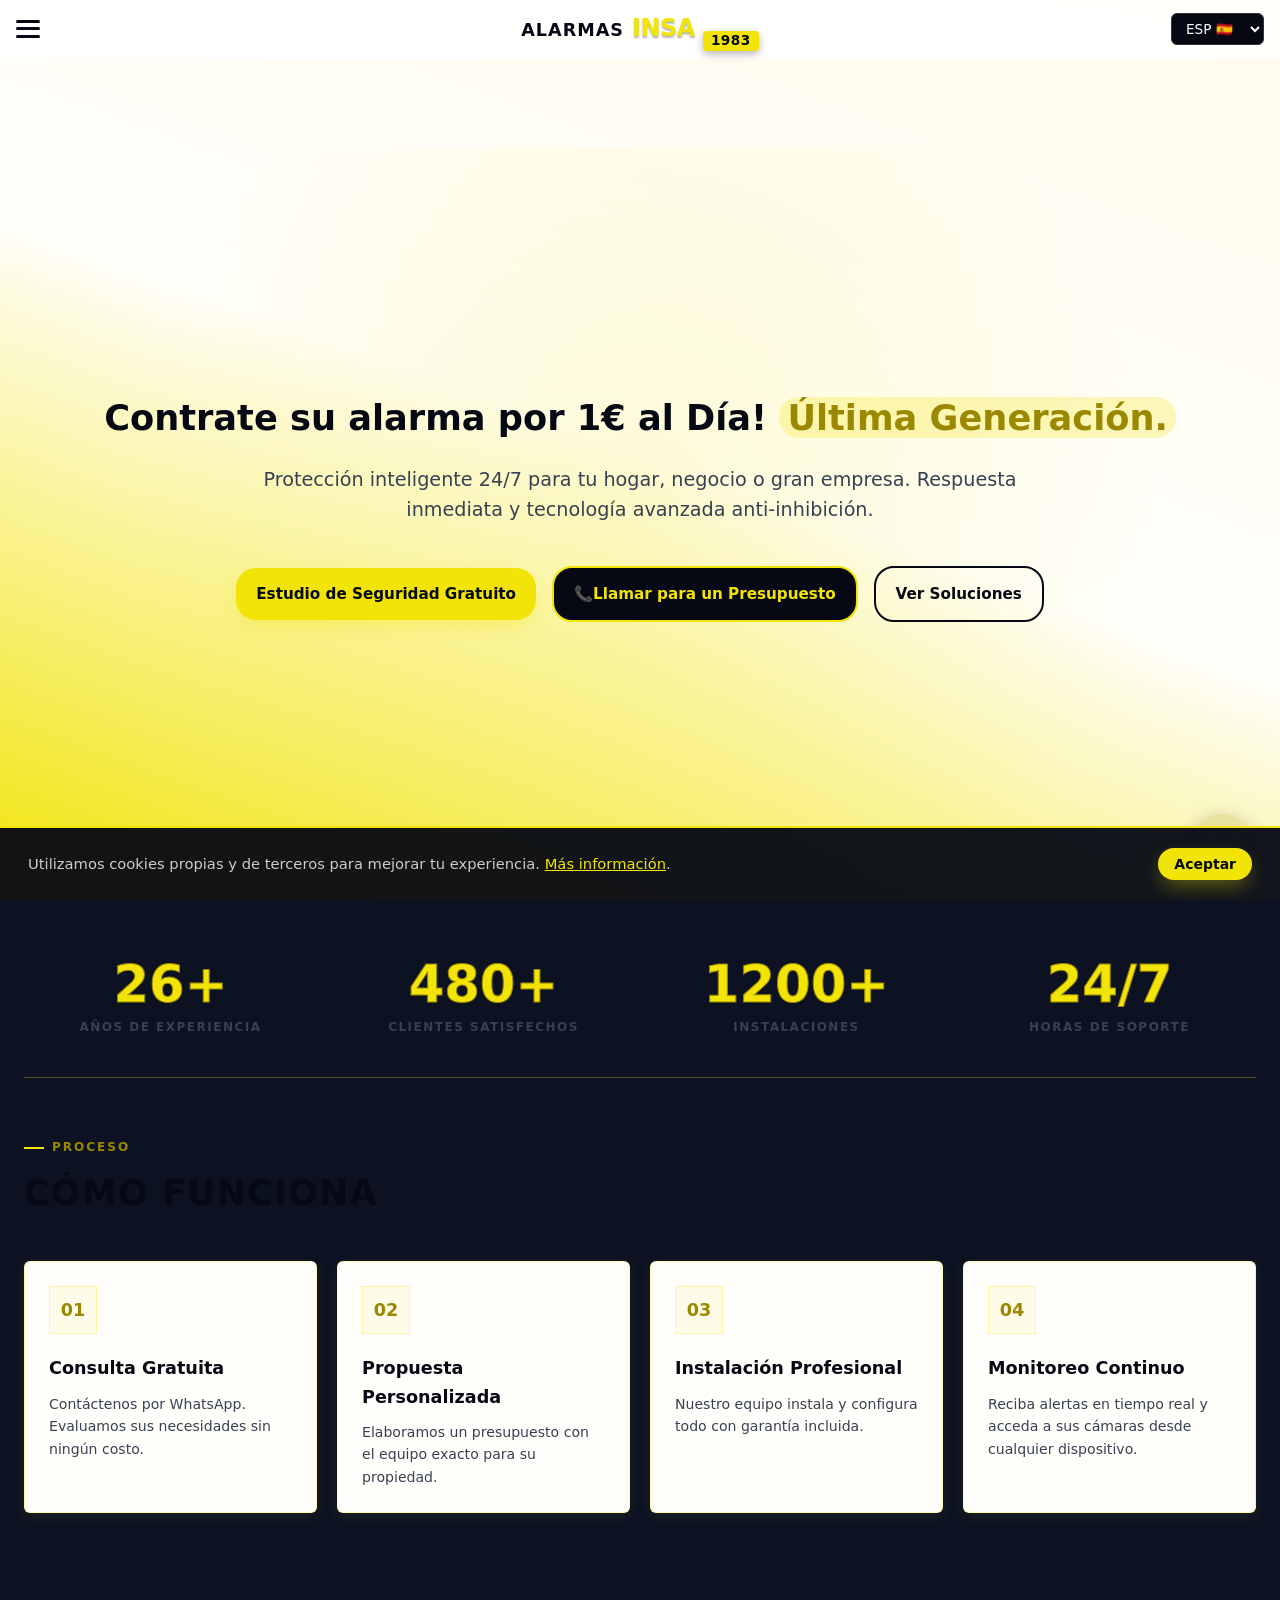
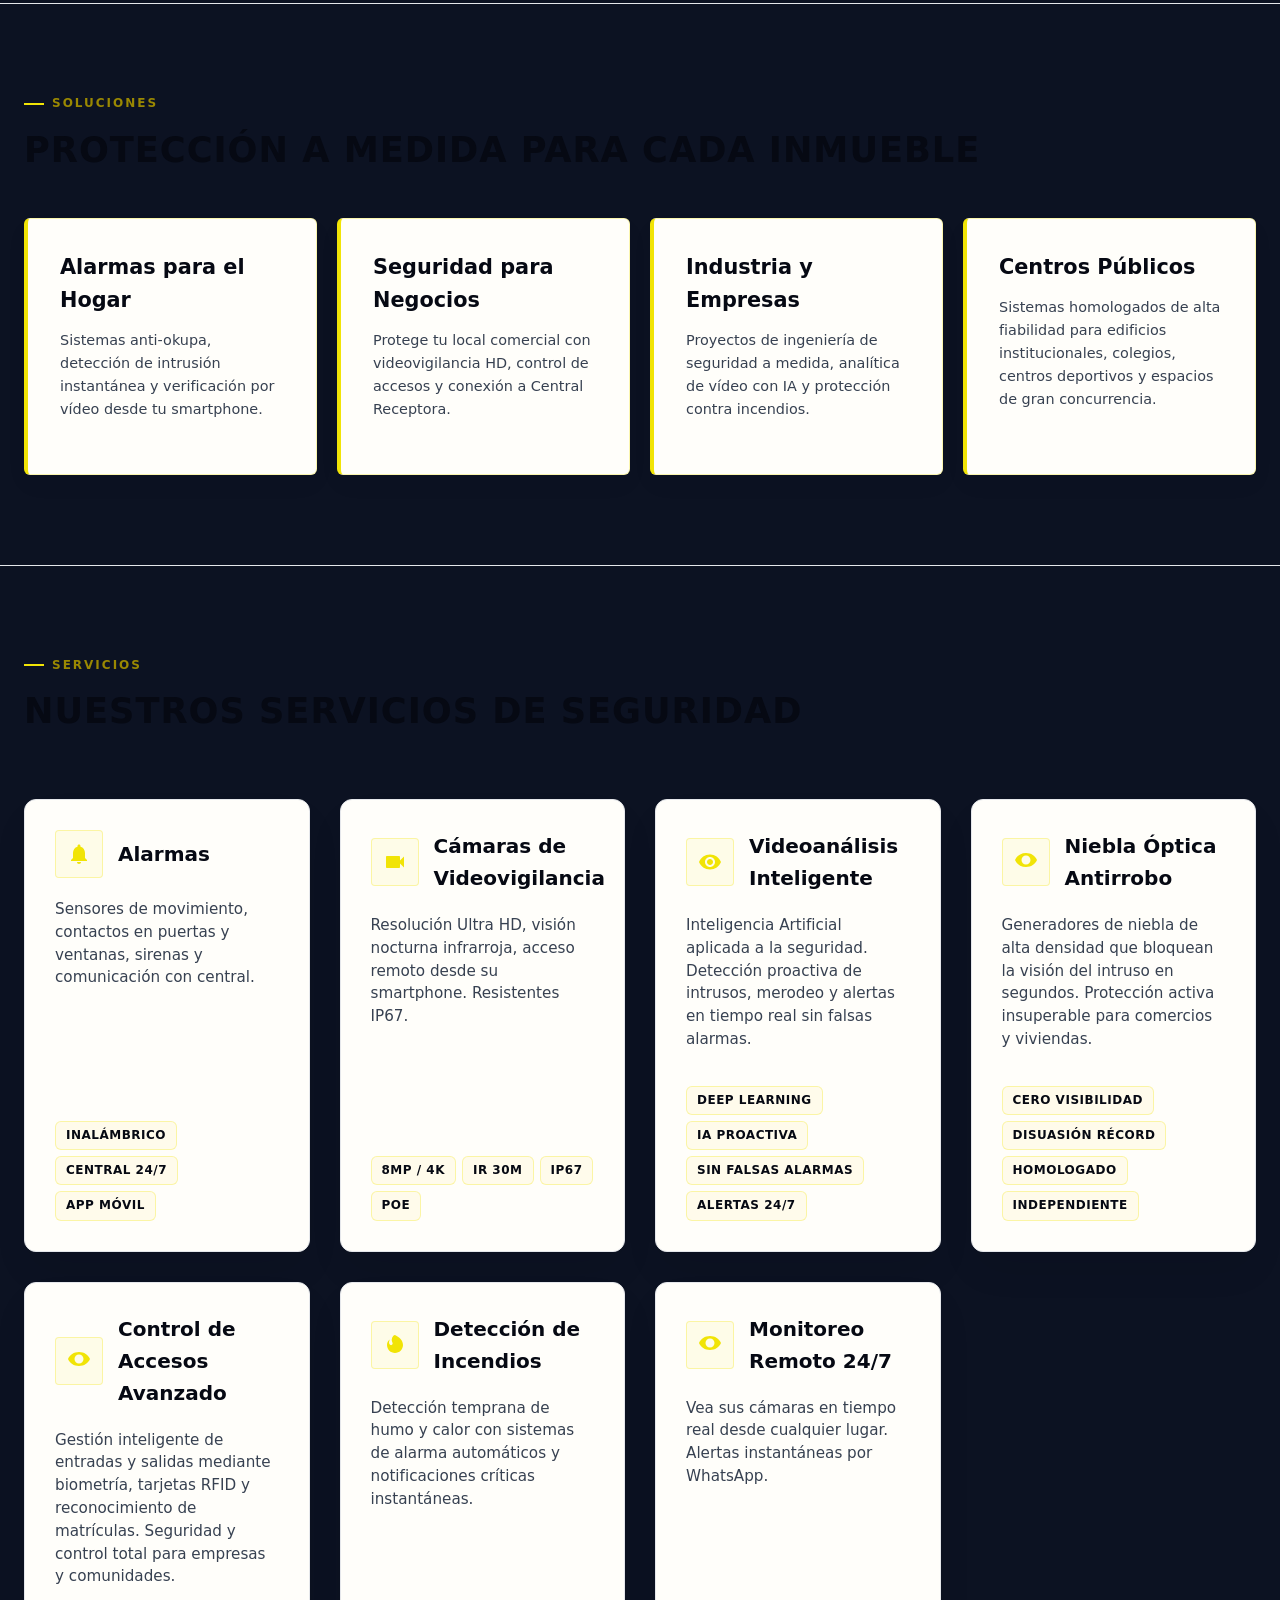
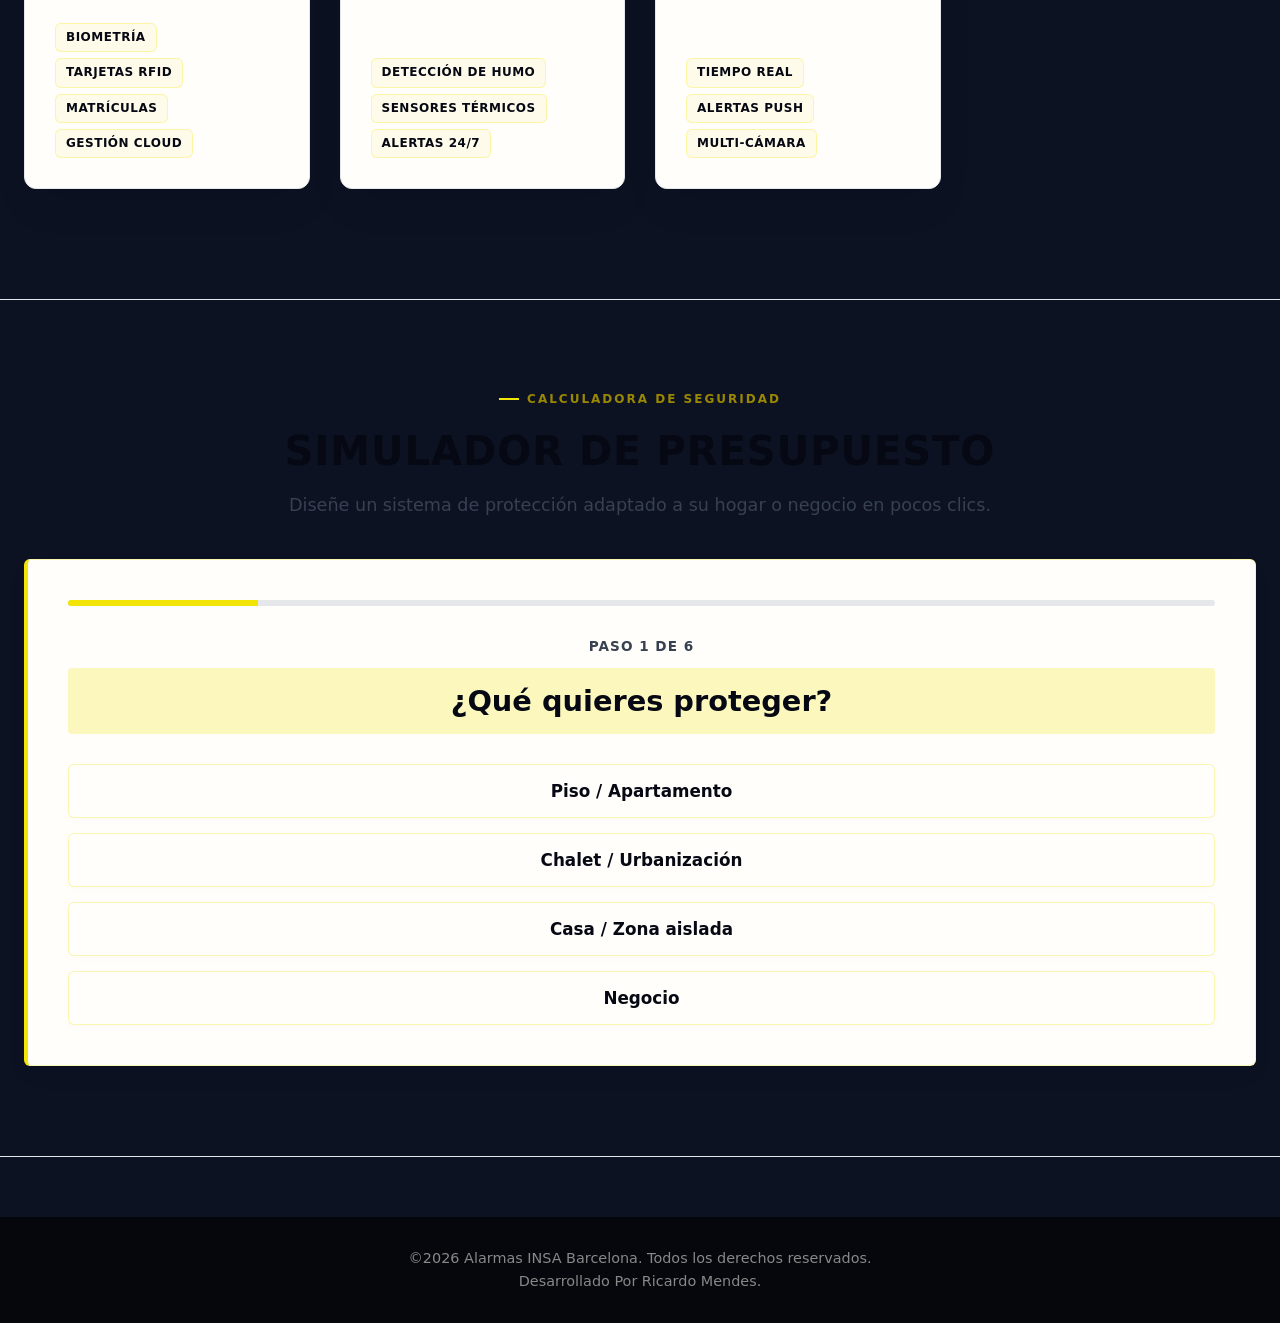
==== commit c5925a1e: "22/10(Fim do expediente, Criado pagina Privacidad, atualizado os buttom padrao das paginas)" ====
--- a/index.html
+++ b/index.html
@@ -20,7 +20,7 @@
     <meta name="robots" content="index, follow">
     <link rel="canonical" href="https://alarmasinsa.com/">
 
-    
+
 
     <meta property="og:type" content="website">
     <meta property="og:url" content="https://alarmasinsa.com/">
@@ -305,10 +305,10 @@
                 <!-- PASSO 1 -->
                 <div class="wizard-step" id="step-1">
                     <h3 data-i18n="wizard.q1"
-                        style="text-align: center; font-size: 1.8rem; font-weight: 900; color: var(--brand-blue); margin-bottom: 30px;">
+                        style="text-align: center; font-size: 1.8rem; font-weight: 900; color: var(--brand-blue); margin-bottom: 30px;border-radius: 4px; padding: 10px; background: rgba(241, 228, 6, 0.25);">
                         ¿Qué quieres proteger?
                     </h3>
-                    <div style="display: flex; flex-direction: column; gap: 15px;">
+                    <div style="display: flex; flex-direction: column; gap: 15px;border-radius: 20px;">
                         <button type="button" class="wizard-btn" data-i18n="wizard.options.piso"
                             onclick="nextStep(1, 'tipo', 'Piso / Apartamento')">Piso / Apartamento</button>
                         <button type="button" class="wizard-btn" data-i18n="wizard.options.chalet"
@@ -418,7 +418,7 @@
                     </div>
                     <button type="button" class="btn btn-primary btn-block" data-i18n="wizard.btnSendWhatsapp"
                         onclick="enviarPresupuesto()"
-                        style="background: #25D366; color: #FFFFFF; font-size: 1.1rem; padding: 16px;">
+                        style="background: #f1e406; color: #0a0a0a; font-size: 1.1rem; padding: 16px;border-radius: 20px; font-weight: 700; width: 100%; text-align: center; cursor: pointer;">
                         Enviar Presupuesto por WhatsApp
                     </button>
                     <button type="button" class="btn-back" data-i18n="wizard.btnBack" onclick="prevStep(6)"
@@ -429,7 +429,7 @@
     </section>
 
     <div class="whatsapp-widget">
-        <button class="whatsapp-btn" id="waToggleBtn" aria-label="WhatsApp">
+        <button class="whatsapp-btn" id="waToggleBtn" aria-label="WhatsApp" nome="WhatsApp">
             <svg viewBox="0 0 24 24">
                 <path
                     d="M.057 24l1.687-6.163c-1.041-1.804-1.588-3.849-1.587-5.946.003-6.556 5.338-11.891 11.893-11.891 3.181.001 6.167 1.24 8.413 3.488 2.245 2.248 3.481 5.236 3.48 8.414-.003 6.557-5.338 11.892-11.893 11.892-1.99-.001-3.951-.5-5.688-1.448l-6.305 1.654zm6.597-3.807c1.676.995 3.276 1.591 5.392 1.592 5.448 0 9.886-4.434 9.889-9.885.002-5.462-4.415-9.89-9.881-9.892-5.452 0-9.887 4.434-9.889 9.884-.001 2.225.651 3.891 1.746 5.634l-.999 3.648 3.742-.981z" />
@@ -442,9 +442,10 @@
     </div>
 
     <div class="cookie-banner" id="cookie-banner">
-        <p>Utilitzem galetes pròpies i de tercers per millorar la teva experiència. <a href="#">Més informació</a>.</p>
+        <p>Utilizamos cookies propias y de terceros para mejorar tu experiencia. <a href="/privacidad.html">Más
+                información</a>.</p>
         <div class="cookie-buttons">
-            <button class="btn btn-primary btn-sm" id="accept-cookies">Acceptar</button>
+            <button class="btn btn-primary btn-sm" id="accept-cookies">Aceptar</button>
         </div>
     </div>
 
--- a/assets/css/styles.css
+++ b/assets/css/styles.css
@@ -3,842 +3,866 @@
    ========================================================================== */
 
 :root {
-    --brand-yellow: #f1e406;            /* Amarelo Oficial INSA */
-    --brand-blue: #060913;              /* Azul Escuro Noturno High-Tech (substitui o preto) */
-    --brand-blue-soft: #0C1222;         /* Azul secundário para superfícies escuras */
-    --brand-blue-hover: #111A30;        /* Azul hover */
-    
-    /* Fundo do Body: Branco Puro com sutil toque dourado */
-    --bg-page: #f1e406;                 
-    --bg-surface: #FFFEFA;              
-    --bg-subtle: #FFFBEB;               
-    --bg-icon: #FEFCE8;                 
-
-    /* Tipografia (Usando o Azul Escuro no lugar do preto para textos de destaque) */
-    --text-primary: #060913;            /* Azul escuro corporativo para títulos */
-    --text-secondary: #374151;          /* Cinza elegante para parágrafos */
-    --text-on-dark: #FFFFFF;            
-    --text-on-yellow: #060913;          
-
-    /* Feedback & Bordas */
-    --color-error: #DC2626;             
-    --color-success: #16A34A;           
-    --border-light: #E5E7EB;            
-    --border-gold: rgba(241, 228, 6, 0.3); 
-
-    --shadow-premium: 0 15px 30px -10px rgba(241, 228, 6, 0.15);
-    --shadow-hover: 0 20px 40px -10px rgba(6, 9, 19, 0.12);
-    --transition-smooth: all 0.4s cubic-bezier(0.16, 1, 0.3, 1);
+  --brand-yellow: #f1e406;
+  /* Amarelo Oficial INSA */
+  --brand-blue: #060913;
+  /* Azul Escuro Noturno High-Tech (substitui o preto) */
+  --brand-blue-soft: #0c1222;
+  /* Azul secundário para superfícies escuras */
+  --brand-blue-hover: #111a30;
+  /* Azul hover */
+
+  /* Fundo do Body: Branco Puro com sutil toque dourado */
+  --bg-page: #fffefa;
+  --bg-surface: #fffefa;
+  --bg-subtle: #fffbeb;
+  --bg-icon: #fefce8;
+
+  /* Tipografia (Usando o Azul Escuro no lugar do preto para textos de destaque) */
+  --text-primary: #060913;
+  /* Azul escuro corporativo para títulos */
+  --text-secondary: #374151;
+  /* Cinza elegante para parágrafos */
+  --text-on-dark: #ffffff;
+  --text-on-yellow: #060913;
+
+  /* Feedback & Bordas */
+  --color-error: #dc2626;
+  --color-success: #16a34a;
+  --border-light: #e5e7eb;
+  --border-gold: rgba(241, 228, 6, 0.3);
+
+  --shadow-premium: 0 15px 30px -10px rgba(241, 228, 6, 0.15);
+  --shadow-hover: 0 20px 40px -10px rgba(6, 9, 19, 0.12);
+  --transition-smooth: all 0.4s cubic-bezier(0.16, 1, 0.3, 1);
 }
 
 /* RESET & BASE */
 * {
-    margin: 0;
-    padding: 0;
-    box-sizing: border-box;
-    font-family: 'Segoe UI', system-ui, -apple-system, BlinkMacSystemFont, sans-serif;
-    -webkit-font-smoothing: antialiased;
-    -moz-osx-font-smoothing: grayscale;
+  margin: 0;
+  padding: 0;
+  box-sizing: border-box;
+  font-family:
+    "Segoe UI",
+    system-ui,
+    -apple-system,
+    BlinkMacSystemFont,
+    sans-serif;
+  -webkit-font-smoothing: antialiased;
+  -moz-osx-font-smoothing: grayscale;
 }
 
 body {
-    color: var(--text-primary);
-    line-height: 1.6;
-    background: linear-gradient(20deg, #f1e406 0%, #FFFEFA 50%, #FFFBEB 100%);
-    background-attachment: fixed;
-    overflow-x: hidden;
+  color: var(--text-primary);
+  line-height: 1.6;
+  background: linear-gradient(20deg, #f1e406 0%, #fffefa 50%, #fffbeb 100%);
+  background-attachment: fixed;
+  overflow-x: hidden;
 }
 
 .container {
-    max-width: 1200px;
-    margin: 0 auto;
-    padding: 0 24px;
+  max-width: 1200px;
+  margin: 0 auto;
+  padding: 0 24px;
 }
 
 /* SEÇÃO HEADERS */
 .section-header {
-    text-align: left;
-    margin-bottom: 2.5rem;
+  text-align: left;
+  margin-bottom: 2.5rem;
 }
 
 .section-tag {
-    color: #9a8802; 
-    font-size: 0.75rem;
-    font-weight: 800;
-    letter-spacing: 2px;
-    text-transform: uppercase;
-    display: flex;
-    align-items: center;
-    gap: 8px;
-    margin-bottom: 8px;
+  color: #9a8802;
+  font-size: 0.75rem;
+  font-weight: 800;
+  letter-spacing: 2px;
+  text-transform: uppercase;
+  display: flex;
+  align-items: center;
+  gap: 8px;
+  margin-bottom: 8px;
 }
 
 .section-tag::before {
-    content: '';
-    display: inline-block;
-    width: 20px;
-    height: 2px;
-    background-color: var(--brand-yellow);
+  content: "";
+  display: inline-block;
+  width: 20px;
+  height: 2px;
+  background-color: var(--brand-yellow);
 }
 
 /* BOTÕES */
 .btn {
-    display: inline-flex;
-    align-items: center;
-    justify-content: center;
-    padding: 14px 28px;
-    border-radius: 4px;
-    text-decoration: none;
-    font-weight: 700;
-    transition: var(--transition-smooth);
-    cursor: pointer;
-    text-align: center;
-    border: none;
+  display: inline-flex;
+  align-items: center;
+  justify-content: center;
+  padding: 14px 28px;
+  border-radius: 20px;
+  text-decoration: none;
+  font-weight: 700;
+  transition: var(--transition-smooth);
+  cursor: pointer;
+  text-align: center;
+  border: none;
 }
 
 .btn-primary {
-    background: var(--brand-yellow);
-    color: var(--text-on-yellow); 
-    box-shadow: 0 8px 20px -4px rgba(241, 228, 6, 0.4);
+  background: var(--brand-yellow);
+  color: var(--text-on-yellow);
+  box-shadow: 0 8px 20px -4px rgba(241, 228, 6, 0.4);
 }
 
 .btn-primary:hover {
-    background: #dccc03;
-    transform: translateY(-2px);
+  background: #dccc03;
+  transform: translateY(-2px);
 }
 
 .btn-secondary {
-    background: var(--brand-blue);
-    color: var(--brand-yellow);
-    border: 2px solid var(--brand-yellow);
+  background: var(--brand-blue);
+  color: var(--brand-yellow);
+  border: 2px solid var(--brand-yellow);
 }
 
 .btn-secondary:hover {
-    background: var(--brand-yellow);
-    color: var(--text-on-yellow);
-    transform: translateY(-2px);
+  background: var(--brand-yellow);
+  color: var(--text-on-yellow);
+  transform: translateY(-2px);
 }
 
 .btn-large {
-    padding: 18px 36px;
-    font-size: 1.125rem;
+  padding: 18px 36px;
+  font-size: 1.125rem;
 }
 
 .btn-sm {
-    padding: 8px 16px;
-    font-size: 0.875rem;
+  padding: 8px 16px;
+  font-size: 0.875rem;
 }
 
 .btn-block {
-    width: 100%;
+  width: 100%;
 }
 
 .btn-call {
-    background: rgba(6, 9, 19, 0.05);
-    color: var(--text-primary);
-    border: 1px solid rgba(6, 9, 19, 0.15);
+  background: rgba(6, 9, 19, 0.05);
+  color: var(--text-primary);
+  border: 1px solid rgba(6, 9, 19, 0.15);
 }
 
 .navbar.scrolled .btn-call {
-    background: rgba(255, 255, 255, 0.1);
-    color: #FFFFFF ;
-    border-color: rgba(255, 255, 255, 0.2);
+  background: rgba(255, 255, 255, 0.1);
+  color: #ffffff;
+  border-color: rgba(255, 255, 255, 0.2);
 }
 
 .btn-call:hover {
-    background: var(--brand-yellow);
-    color: var(--text-on-yellow);
-    border-color: var(--brand-yellow);
+  background: var(--brand-yellow);
+  color: var(--text-on-yellow);
+  border-color: var(--brand-yellow);
 }
 
 .btn-whatsapp-header {
-    background: rgba(37, 211, 102, 0.15);
-    color: #168a40;
-    border: 1px solid rgba(37, 211, 102, 0.3);
+  background: rgba(37, 211, 102, 0.15);
+  color: #168a40;
+  border: 1px solid rgba(37, 211, 102, 0.3);
 }
 
 .btn-whatsapp-header:hover {
-    background: #25D366;
-    color: #FFFFFF;
+  background: #25d366;
+  color: #ffffff;
 }
 
 .btn-outline-hero {
-    border: 2px solid var(--brand-blue);
-    color: var(--brand-blue);
-    background: transparent;
+  border: 2px solid var(--brand-blue);
+  color: var(--brand-blue);
+  background: transparent;
 }
 
 .btn-outline-hero:hover {
-    background: var(--brand-blue);
-    color: var(--brand-yellow);
+  background: var(--brand-blue);
+  color: var(--brand-yellow);
 }
 
 /* NAVBAR DINÂMICA */
 .navbar {
-    position: sticky;
-    top: 0;
-    z-index: 1000;
-    padding: 16px 0;
-    background: rgba(255, 255, 255, 0.85);
-    backdrop-filter: blur(10px);
-    -webkit-backdrop-filter: blur(10px);
-    border-bottom: 1px solid transparent;
-    transition: all 0.4s ease;
+  position: sticky;
+  top: 0;
+  z-index: 1000;
+  padding: 16px 0;
+  background: rgba(255, 255, 255, 0.85);
+  backdrop-filter: blur(10px);
+  -webkit-backdrop-filter: blur(10px);
+  border-bottom: 1px solid transparent;
+  transition: all 0.4s ease;
 }
 
 .navbar.scrolled {
-    background: rgba(6, 9, 19, 0.95); 
-    backdrop-filter: blur(16px);
-    -webkit-backdrop-filter: blur(16px);
-    border-bottom: 2px solid var(--brand-yellow);
-    padding: 12px 0;
-    box-shadow: 0 10px 30px rgba(6, 9, 19, 0.3);
+  background: rgba(6, 9, 19, 0.95);
+  backdrop-filter: blur(16px);
+  -webkit-backdrop-filter: blur(16px);
+  border-bottom: 2px solid var(--brand-yellow);
+  padding: 12px 0;
+  box-shadow: 0 10px 30px rgba(6, 9, 19, 0.3);
 }
 
 .navbar:not(.scrolled) .logo-alarmas {
-    color: #060913 !important;
-}
-
+  color: #060913 !important;
+}
 
 .navbar.scrolled .logo-alarmas {
-    color: #ffffff !important;
-}
+  color: #ffffff !important;
+}
+
 .navbar-content {
-    display: flex;
-    align-items: center;
-    justify-content: space-between;
-    width: 100%;
-    max-width: 1200px;
-
-    min-width: 60px;
-    margin: 0 auto;
-    padding: 0 20px;
-    box-sizing: border-box;
-}
-.logo{
-    display: flex;
-    align-items: center;
-    flex-shrink: 0;
-}
+  display: flex;
+  align-items: center;
+  justify-content: space-between;
+  width: 100%;
+  max-width: 1200px;
+
+  min-width: 60px;
+  margin: 0 auto;
+  padding: 0 20px;
+  box-sizing: border-box;
+}
+
+.logo {
+  display: flex;
+  align-items: center;
+  flex-shrink: 0;
+}
+
 .logo a {
-    text-decoration: none;
+  text-decoration: none;
 }
 
 .logo h2 {
-    color: var(--brand-blue); 
-    font-size: 1.8rem;
-    font-weight: 900;
-    transition: color 0.3s ease;
+  color: var(--brand-blue);
+  font-size: 1.8rem;
+  font-weight: 900;
+  transition: color 0.3s ease;
 }
 
 .navbar.scrolled .logo h2 {
-    color: #FFFFFF; 
+  color: #ffffff;
 }
 
 .logo h2 span {
-    color: #b8a902; 
-    transition: color 0.3s ease;
+  color: #b8a902;
+  transition: color 0.3s ease;
 }
 
 .navbar.scrolled .logo h2 span {
-    color: var(--brand-yellow); 
+  color: var(--brand-yellow);
 }
 
 .nav-menu {
-    display: flex;
-    align-items: center;
-    gap: 18px;
+  display: flex;
+  align-items: center;
+  gap: 18px;
 }
 
 .nav-menu > a,
 .nav-menu > .dropdown {
-
-   display: inline-flex;
-   align-items: center;
-   justify-content: center;
-   text-decoration: none !important;
-   height: 100%;
+  display: inline-flex;
+  align-items: center;
+  justify-content: center;
+  text-decoration: none !important;
+  height: 100%;
 }
 
 .nav-menu .dropdown-toggle {
-   display: inline-flex;
-   align-items: center;
-   text-decoration: none !important;
-   margin: 0 !important;
-
-}
-
-.nav-menu a, 
+  display: inline-flex;
+  align-items: center;
+  text-decoration: none !important;
+  margin: 0 !important;
+}
+
+.nav-menu a,
 .nav-menu .dropdown-toggle {
-    line-height: normal;
-    vertical-align: middle;
+  line-height: normal;
+  vertical-align: middle;
 }
 
 .navbar.scrolled .nav-menu a,
 .navbar.scrolled .nav-menu .dropdown-toggle {
-    color: rgba(255, 255, 255, 0.85); 
+  color: rgba(255, 255, 255, 0.85);
 }
 
 .nav-menu a:hover,
 .nav-menu .dropdown:hover .dropdown-toggle {
-    color: #b8a902;
-    text-decoration: none !important;
+  color: #b8a902;
+  text-decoration: none !important;
 }
 
 .navbar.scrolled .nav-menu a:hover,
 .navbar.scrolled .nav-menu .dropdown:hover .dropdown-toggle {
-    color: var(--brand-yellow);
-    text-decoration: none !important;
+  color: var(--brand-yellow);
+  text-decoration: none !important;
 }
 
 /* Dropdown */
 .dropdown {
-    position: relative;
-    display: inline-block;
+  position: relative;
+  display: inline-block;
 }
 
 .dropdown-menu {
-    position: absolute;
-    top: 100%;
-    left: 0;
-    background: #FFFFFF;
-    min-width: 210px;
-    box-shadow: 0 15px 35px rgba(6, 9, 19, 0.1);
-    border: 1px solid rgba(241, 228, 6, 0.3);
-    border-radius: 4px;
-    list-style: none;
-    padding: 8px 0;
-    margin-top: 14px;
-    opacity: 0;
-    visibility: hidden;
-    transform: translateY(10px);
-    transition: var(--transition-smooth);
-    z-index: 1100;
+  position: absolute;
+  top: 100%;
+  left: 0;
+  background: #ffffff;
+  min-width: 210px;
+  box-shadow: 0 15px 35px rgba(6, 9, 19, 0.1);
+  border: 1px solid rgba(241, 228, 6, 0.3);
+  border-radius: 4px;
+  list-style: none;
+  padding: 8px 0;
+  margin-top: 14px;
+  opacity: 0;
+  visibility: hidden;
+  transform: translateY(10px);
+  transition: var(--transition-smooth);
+  z-index: 1100;
 }
 
 .dropdown-menu li a {
-    text-decoration: none !important;
-}
+  text-decoration: none !important;
+}
+
 .navbar.scrolled .dropdown-menu {
-    background: var(--brand-blue-hover); 
-    border-color: rgba(241, 228, 6, 0.2);
+  background: var(--brand-blue-hover);
+  border-color: rgba(241, 228, 6, 0.2);
 }
 
 .dropdown:hover .dropdown-menu {
-    opacity: 1;
-    visibility: visible;
-    transform: translateY(0);
+  opacity: 1;
+  visibility: visible;
+  transform: translateY(0);
 }
 
 .dropdown-menu li {
-    list-style: none;
-    width: 100%;
+  list-style: none;
+  width: 100%;
 }
 
 .dropdown-menu li a {
-    display: block;
-    padding: 10px 18px;
-    color: #4b5563 !important;
-    font-size: 0.9rem;
-    font-weight: 500;
+  display: block;
+  padding: 10px 18px;
+  color: #4b5563 !important;
+  font-size: 0.9rem;
+  font-weight: 500;
 }
 
 .navbar.scrolled .dropdown-menu li a {
-    color: #CCCCCC !important;
+  color: #cccccc !important;
 }
 
 .dropdown-menu li a:hover {
-    background-color: #FEFCE8;
-    color: #b8a902 !important;
-    padding-left: 22px;
+  background-color: #fefce8;
+  color: #b8a902 !important;
+  padding-left: 22px;
 }
 
 .navbar.scrolled .dropdown-menu li a:hover {
-    background-color: var(--brand-blue);
-    color: var(--brand-yellow) !important;
+  background-color: var(--brand-blue);
+  color: var(--brand-yellow) !important;
 }
 
 .nav-actions {
-    display: flex;
-    align-items: center;
-    gap: 16px;
-    flex-shrink: 0;
-}
+  display: flex;
+  align-items: center;
+  gap: 16px;
+  flex-shrink: 0;
+}
+
 .nav-actions .btn,
 .nav-actions .lang-selector {
-    display: inline-flex;
-    align-items: center;
-    justify-content: center;
-    height: 40px; 
-    margin: 0;
-    padding: 0 16px;
-    box-sizing: border-box;
-    vertical-align: middle;
-    white-space: nowrap;
-}
+  display: inline-flex;
+  align-items: center;
+  justify-content: center;
+  height: 40px;
+  margin: 0;
+  padding: 0 16px;
+  box-sizing: border-box;
+  vertical-align: middle;
+  white-space: nowrap;
+}
+
 .lang-selector {
-    appearance: auto;
-    -webkit-appearance: auto;
-    line-height: 1;
-    
+  appearance: auto;
+  -webkit-appearance: auto;
+  line-height: 1;
 }
 
 .navbar.scrolled .lang-selector {
-    background: #111A30;
-    color: #FFFFFF;
-    border-color: rgba(241, 228, 6, 0.3);
+  background: #111a30;
+  color: #ffffff;
+  border-color: rgba(241, 228, 6, 0.3);
 }
 
 .lang-selector option {
-    background-color: #FFFFFF;
-    color: var(--brand-blue);
+  background-color: #ffffff;
+  color: var(--brand-blue);
 }
 
 .navbar.scrolled .lang-selector option {
-    background-color: var(--brand-blue);
-    color: #FFFFFF;
-}
-
+  background-color: var(--brand-blue);
+  color: #ffffff;
+}
 
 .hero {
-    position: relative;
-    width: 100%;
-    min-height: 80vh;
-    display: flex;
-    align-items: center;
-    justify-content: center;
-    text-align: center;
-    color: var(--text-primary);
-    background: radial-gradient(circle at center, rgba(241, 228, 6, 0.15) 0%, transparent 70%);
-    padding: 60px 0;
+  position: relative;
+  width: 100%;
+  min-height: 80vh;
+  display: flex;
+  align-items: center;
+  justify-content: center;
+  text-align: center;
+  color: var(--text-primary);
+  background: radial-gradient(
+    circle at center,
+    rgba(241, 228, 6, 0.15) 0%,
+    transparent 70%
+  );
+  padding: 60px 0;
 }
 
 .hero h1 {
-    font-size: 3.2rem;
-    margin-bottom: 24px;
-    font-weight: 900;
-    line-height: 1.15;
-    color: var(--brand-blue);
+  font-size: 3.2rem;
+  margin-bottom: 24px;
+  font-weight: 900;
+  line-height: 1.15;
+  color: var(--brand-blue);
 }
 
 .hero h1 span {
-    color: #9a8802;
-    background: rgba(241, 228, 6, 0.25);
-    padding: 0 8px;
-    border-radius: 4px;
+  color: #9a8802;
+  background: rgba(241, 228, 6, 0.25);
+  padding: 0 8px;
+  border-radius: 20px;
 }
 
 .hero p {
-    font-size: 1.2rem;
-    max-width: 780px;
-    margin: 0 auto 40px auto;
-    color: var(--text-secondary);
+  font-size: 1.2rem;
+  max-width: 780px;
+  margin: 0 auto 40px auto;
+  color: var(--text-secondary);
 }
 
 .hero-buttons {
-    display: flex;
-    justify-content: center;
-    gap: 16px;
-}
-
+  display: flex;
+  justify-content: center;
+  gap: 16px;
+}
 
 /* ESTATÍSTICAS (CONTADORES COM O AMARELO OFICIAL DA LOGO INSA) */
 .stats-grid {
-    display: grid;
-    grid-template-columns: repeat(auto-fit, minmax(200px, 1fr));
-    gap: 20px;
-    text-align: center;
-    margin-bottom: 60px;
-    padding-bottom: 40px;
-    border-bottom: 1px solid var(--border-gold);
+  display: grid;
+  grid-template-columns: repeat(auto-fit, minmax(200px, 1fr));
+  gap: 20px;
+  text-align: center;
+  margin-bottom: 60px;
+  padding-bottom: 40px;
+  border-bottom: 1px solid var(--border-gold);
 }
 
 .stat-item .number {
-    font-size: 3.2rem;
-    font-weight: 900;
-    color: #f1e406; /* Amarelo Oficial exato da Logo INSA */
-    -webkit-text-stroke: 1px #9a8802; 
-    line-height: 1;
+  font-size: 3.2rem;
+  font-weight: 900;
+  color: #f1e406;
+  /* Amarelo Oficial exato da Logo INSA */
+  -webkit-text-stroke: 1px #9a8802;
+  line-height: 1;
 }
 
 .stat-item .label {
-    font-size: 0.75rem;
-    color: var(--text-secondary);
-    font-weight: 700;
-    letter-spacing: 1.5px;
-    margin-top: 8px;
-    text-transform: uppercase;
+  font-size: 0.75rem;
+  color: var(--text-secondary);
+  font-weight: 700;
+  letter-spacing: 1.5px;
+  margin-top: 8px;
+  text-transform: uppercase;
 }
 
 .process-grid {
-    display: grid;
-    grid-template-columns: repeat(auto-fit, minmax(220px, 1fr));
-    gap: 20px;
+  display: grid;
+  grid-template-columns: repeat(auto-fit, minmax(220px, 1fr));
+  gap: 20px;
 }
 
 .process-card {
-    background-color: var(--bg-surface);
-    border: 1px solid var(--border-gold);
-    padding: 24px;
-    border-radius: 6px;
-    box-shadow: 0 4px 15px rgba(241, 228, 6, 0.08);
+  background-color: var(--bg-surface);
+  border: 1px solid var(--border-gold);
+  padding: 24px;
+  border-radius: 6px;
+  box-shadow: 0 4px 15px rgba(241, 228, 6, 0.08);
 }
 
 .process-number {
-    border: 1px solid var(--border-gold);
-    color: #9a8802;
-    width: 48px;
-    height: 48px;
-    display: flex;
-    align-items: center;
-    justify-content: center;
-    font-size: 1.1rem;
-    font-weight: 800;
-    margin-bottom: 20px;
-    background-color: #FEFCE8;
+  border: 1px solid var(--border-gold);
+  color: #9a8802;
+  width: 48px;
+  height: 48px;
+  display: flex;
+  align-items: center;
+  justify-content: center;
+  font-size: 1.1rem;
+  font-weight: 800;
+  margin-bottom: 20px;
+  background-color: #fefce8;
 }
 
 .process-card h4 {
-    font-size: 1.1rem;
-    margin-bottom: 10px;
-    color: var(--text-primary);
+  font-size: 1.1rem;
+  margin-bottom: 10px;
+  color: var(--text-primary);
 }
 
 .process-card p {
-    font-size: 0.88rem;
-    color: var(--text-secondary);
+  font-size: 0.88rem;
+  color: var(--text-secondary);
 }
 
 /* SEÇÕES & CARDS */
 .section {
-    padding: 90px 0;
-    border-bottom: 1px solid var(--border-light);
+  padding: 90px 0;
+  border-bottom: 1px solid var(--border-light);
 }
 
 .section-title {
-    font-size: 2.2rem;
-    font-weight: 900;
-    text-transform: uppercase;
-    letter-spacing: 1px;
-    color: var(--text-primary);
-    margin-bottom: 10px;
+  font-size: 2.2rem;
+  font-weight: 900;
+  text-transform: uppercase;
+  letter-spacing: 1px;
+  color: var(--text-primary);
+  margin-bottom: 10px;
 }
 
 .grid {
-    display: grid;
-    gap: 24px;
+  display: grid;
+  gap: 24px;
 }
 
 .grid-3 {
-    grid-template-columns: repeat(auto-fit, minmax(300px, 1fr));
-}
+  grid-template-columns: repeat(auto-fit, minmax(300px, 1fr));
+}
+
 .grid-4 {
-    display: grid;
-    grid-template-columns: repeat(auto-fit, minmax(220px, 1fr));
-    gap: 20px;
-}
+  display: grid;
+  grid-template-columns: repeat(auto-fit, minmax(220px, 1fr));
+  gap: 20px;
+}
+
 .grid-services {
-    grid-template-columns: repeat(auto-fit, minmax(450px, 1fr));
-}
-
-.card, .service-card {
-    background-color: var(--bg-surface);
-    border: 1px solid var(--border-gold);
-    border-left: 4px solid var(--brand-yellow);
-    padding: 32px;
-    border-radius: 6px;
-    transition: var(--transition-smooth);
-    box-shadow: 0 10px 25px rgba(6, 9, 19, 0.03);
-}
-
-.card:hover, .service-card:hover {
-    border-color: var(--brand-blue);
-    transform: translateY(-4px);
-    box-shadow: 0 15px 35px rgba(241, 228, 6, 0.15);
-}
-
-.card h3, .service-card h3 {
-    font-size: 1.3rem;
-    font-weight: 800;
-    margin-bottom: 12px;
-    color: var(--text-primary);
-}
-
-.card p, .service-card p {
-    color: var(--text-secondary);
-    font-size: 0.9rem;
-    margin-bottom: 20px;
+  grid-template-columns: repeat(auto-fit, minmax(450px, 1fr));
+}
+
+.card,
+.service-card {
+  background-color: var(--bg-surface);
+  border: 1px solid var(--border-gold);
+  border-left: 4px solid var(--brand-yellow);
+  padding: 32px;
+  border-radius: 6px;
+  transition: var(--transition-smooth);
+  box-shadow: 0 10px 25px rgba(6, 9, 19, 0.03);
+}
+
+.card:hover,
+.service-card:hover {
+  border-color: var(--brand-blue);
+  transform: translateY(-4px);
+  box-shadow: 0 15px 35px rgba(241, 228, 6, 0.15);
+}
+
+.card h3,
+.service-card h3 {
+  font-size: 1.3rem;
+  font-weight: 800;
+  margin-bottom: 12px;
+  color: var(--text-primary);
+}
+
+.card p,
+.service-card p {
+  color: var(--text-secondary);
+  font-size: 0.9rem;
+  margin-bottom: 20px;
 }
 
 .service-header {
-    display: flex;
-    align-items: flex-start;
-    gap: 20px;
-    margin-bottom: 16px;
+  display: flex;
+  align-items: flex-start;
+  gap: 20px;
+  margin-bottom: 16px;
 }
 
 .service-icon {
-    background-color: var(--bg-icon);
-    color: #9a8802;
-    width: 48px;
-    height: 48px;
-    display: flex;
-    align-items: center;
-    justify-content: center;
-    flex-shrink: 0;
-    border: 1px solid var(--border-gold);
-    border-radius: 4px;
+  background-color: var(--bg-icon);
+  color: #9a8802;
+  width: 48px;
+  height: 48px;
+  display: flex;
+  align-items: center;
+  justify-content: center;
+  flex-shrink: 0;
+  border: 1px solid var(--border-gold);
+  border-radius: 4px;
 }
 
 .service-icon svg {
-    width: 24px;
-    height: 24px;
-    fill: currentColor;
+  width: 24px;
+  height: 24px;
+  fill: currentColor;
 }
 
 .tag-group {
-    display: flex;
-    flex-wrap: wrap;
-    gap: 8px;
+  display: flex;
+  flex-wrap: wrap;
+  gap: 8px;
 }
 
 .tag {
-    background-color: #FEFCE8;
-    color: #9a8802;
-    border: 1px solid rgba(241, 228, 6, 0.4);
-    font-size: 0.72rem;
-    font-weight: 700;
-    padding: 4px 10px;
-    border-radius: 2px;
-    text-transform: uppercase;
-    letter-spacing: 0.5px;
+  background-color: #fefce8;
+  color: #9a8802;
+  border: 1px solid rgba(241, 228, 6, 0.4);
+  font-size: 0.72rem;
+  font-weight: 700;
+  padding: 4px 10px;
+  border-radius: 2px;
+  text-transform: uppercase;
+  letter-spacing: 0.5px;
 }
 
 /* SIMULADOR & MODAL */
 .sim-lock-card {
-    background: var(--bg-surface);
-    border: 2px dashed var(--brand-yellow);
-    border-radius: 6px;
-    padding: 50px 40px;
-    text-align: center;
-    max-width: 640px;
-    margin: 0 auto;
-    box-shadow: 0 10px 25px rgba(241, 228, 6, 0.1);
+  background: var(--bg-surface);
+  border: 2px dashed var(--brand-yellow);
+  border-radius: 6px;
+  padding: 50px 40px;
+  text-align: center;
+  max-width: 640px;
+  margin: 0 auto;
+  box-shadow: 0 10px 25px rgba(241, 228, 6, 0.1);
 }
 
 .sim-lock-card p {
-    font-size: 1.15rem;
-    margin-bottom: 30px;
-    color: var(--text-primary);
+  font-size: 1.15rem;
+  margin-bottom: 30px;
+  color: var(--text-primary);
 }
 
 .modal-overlay {
-    display: none;
-    position: fixed;
-    top: 0;
-    left: 0;
-    width: 100%;
-    height: 100%;
-    background-color: rgba(6, 9, 19, 0.8);
-    backdrop-filter: blur(6px);
-    z-index: 10000;
-    align-items: center;
-    justify-content: center;
-    padding: 20px;
+  display: none;
+  position: fixed;
+
+  top: 0;
+  left: 0;
+  width: 100%;
+  height: 100%;
+  background-color: rgba(6, 9, 19, 0.8);
+  backdrop-filter: blur(6px);
+  z-index: 10000;
+  align-items: center;
+  justify-content: center;
+  padding: 20px;
 }
 
 .modal-content {
-    background: var(--bg-surface);
-    border-radius: 6px;
-    padding: 40px;
-    max-width: 500px;
-    width: 100%;
-    position: relative;
-    border: 3px solid var(--brand-yellow);
-    box-shadow: 0 25px 50px rgba(6, 9, 19, 0.2);
+  background: var(--bg-surface);
+  border-radius: 6px;
+  padding: 40px;
+  max-width: 500px;
+  width: 100%;
+  position: relative;
+  border: 3px solid var(--brand-yellow);
+  box-shadow: 0 25px 50px rgba(6, 9, 19, 0.2);
 }
 
 .modal-close {
-    position: absolute;
-    top: 20px;
-    right: 24px;
-    font-size: 1.8rem;
-    background: none;
-    border: none;
-    cursor: pointer;
-    color: var(--text-secondary);
+  position: absolute;
+  top: 20px;
+  right: 24px;
+  font-size: 1.8rem;
+  background: none;
+  border: none;
+  cursor: pointer;
+  color: var(--text-secondary);
 }
 
 .modal-close:hover {
-    color: var(--brand-blue);
+  color: var(--brand-blue);
 }
 
 .modal-content h3 {
-    margin-bottom: 24px;
-    color: var(--brand-blue);
-    font-size: 1.5rem;
-    font-weight: 800;
+  margin-bottom: 24px;
+  color: var(--brand-blue);
+  font-size: 1.5rem;
+  font-weight: 800;
 }
 
 .form-group {
-    margin-bottom: 20px;
+  margin-bottom: 20px;
 }
 
 .form-group label {
-    display: block;
-    margin-bottom: 8px;
-    font-weight: 600;
-    font-size: 0.92rem;
-    color: var(--text-primary);
+  display: block;
+  margin-bottom: 8px;
+  font-weight: 600;
+  font-size: 0.92rem;
+  color: var(--text-primary);
 }
 
 .form-group input {
-    width: 100%;
-    padding: 14px 16px;
-    border: 1px solid var(--border-gold);
-    border-radius: 4px;
-    font-size: 1rem;
-    background-color: #FFFEFA;
-    color: var(--text-primary);
+  width: 100%;
+  padding: 14px 16px;
+  border: 1px solid var(--border-gold);
+  border-radius: 4px;
+  font-size: 1rem;
+  background-color: #fffefa;
+  color: var(--text-primary);
 }
 
 .form-group input:focus {
-    border-color: var(--brand-yellow);
-    outline: none;
-    background-color: #ffffff;
+  border-color: var(--brand-yellow);
+  outline: none;
+  background-color: #ffffff;
 }
 
 .error-text {
-    display: none;
-    color: var(--color-error);
-    font-size: 0.85rem;
-    margin-top: 6px;
+  display: none;
+  color: var(--color-error);
+  font-size: 0.85rem;
+  margin-top: 6px;
 }
 
 /* WIDGET WHATSAPP & COOKIES */
 .whatsapp-widget {
-    position: fixed;
-    bottom: 30px;
-    right: 30px;
-    z-index: 2000;
+  position: fixed;
+  bottom: 30px;
+  right: 30px;
+  z-index: 2000;
 }
 
 .whatsapp-btn {
-    background: #25D366;
-    border: none;
-    width: 56px;
-    height: 56px;
-    border-radius: 50%;
-    display: flex;
-    align-items: center;
-    justify-content: center;
-    box-shadow: 0 10px 25px rgba(37, 211, 102, 0.4);
-    cursor: pointer;
-    transition: var(--transition-smooth);
+  background: #e8e49f;
+  border: none;
+  width: 56px;
+  height: 56px;
+  border-radius: 50%;
+  display: flex;
+  align-items: center;
+  justify-content: center;
+  box-shadow: 0 10px 25px rgba(19, 18, 13, 0.4);
+  cursor: pointer;
+  transition: var(--transition-smooth);
 }
 
 .whatsapp-btn:hover {
-    transform: scale(1.1);
+  transform: scale(1.1);
 }
 
 .whatsapp-btn svg {
-    width: 32px;
-    height: 32px;
-    fill: #FFFFFF;
+  width: 32px;
+  height: 32px;
+  fill: #ffffff;
 }
 
 .whatsapp-menu {
-    display: none;
-    position: absolute;
-    bottom: 72px;
-    right: 0;
-    background: var(--bg-surface);
-    border-radius: 6px;
-    box-shadow: 0 15px 35px rgba(6, 9, 19, 0.15);
-    padding: 16px;
-    width: 240px;
-    flex-direction: column;
-    gap: 10px;
-    border: 1px solid var(--border-gold);
+  display: none;
+  position: absolute;
+  bottom: 72px;
+  right: 0;
+  background: var(--bg-surface);
+  border-radius: 6px;
+  box-shadow: 0 15px 35px rgba(6, 9, 19, 0.15);
+  padding: 16px;
+  width: 240px;
+  flex-direction: column;
+  gap: 10px;
+  border: 1px solid var(--border-gold);
 }
 
 .whatsapp-menu.active {
-    display: flex;
+  display: flex;
 }
 
 .whatsapp-menu a {
-    text-decoration: none;
-    color: var(--text-primary);
-    font-weight: 600;
-    padding: 10px;
-    border-radius: 4px;
-    transition: var(--transition-smooth);
+  text-decoration: none;
+  color: var(--text-primary);
+  font-weight: 600;
+  padding: 10px;
+  border-radius: 4px;
+  transition: var(--transition-smooth);
 }
 
 .whatsapp-menu a:hover {
-    background: #FEFCE8;
-    color: #f2e613;
+  background: #fefce8;
+  color: #f2e613;
 }
 
 .cookie-banner {
-    position: fixed;
-    bottom: 0;
-    left: 0;
-    width: 100%;
-    background: rgba(6, 9, 19, 0.95);
-    color: #FFFFFF;
-    padding: 20px 28px;
-    z-index: 9999;
-    display: flex;
-    justify-content: space-between;
-    align-items: center;
-    gap: 24px;
-    border-top: 2px solid var(--brand-yellow);
+  position: fixed;
+  bottom: 0;
+  left: 0;
+  width: 100%;
+  background: rgba(6, 9, 19, 0.95);
+  color: #ffffff;
+  padding: 20px 28px;
+  z-index: 9999;
+  display: flex;
+  justify-content: space-between;
+  align-items: center;
+  gap: 24px;
+  border-top: 2px solid var(--brand-yellow);
 }
 
 .cookie-banner p {
-    font-size: 0.92rem;
-    color: #CCCCCC;
+  font-size: 0.92rem;
+  color: #cccccc;
 }
 
 .cookie-banner a {
-    color: var(--brand-yellow);
-    text-decoration: underline;
+  color: var(--brand-yellow);
+  text-decoration: underline;
 }
 
 /* FOOTER (RODAPÉ EM AZUL HIGH-TECH) */
 .footer {
-    background: var(--brand-blue);
-    color: #9ca3af;
-    text-align: center;
-    padding: 40px 0;
-    border-top: 3px solid var(--brand-yellow);
+  background: var(--brand-blue);
+  color: #9ca3af;
+  text-align: center;
+  padding: 40px 0;
+  border-top: 3px solid var(--brand-yellow);
 }
 
 @media (max-width: 992px) {
-    .navbar-content {
-        flex-direction: column;
-        height: auto;
-        padding: 10px 20px;
-        gap: 16px;
-    }
-    .nav-menu {
-        flex-wrap: wrap;
-        justify-content: center;
-        width: 100%;
-    }
+  .navbar-content {
+    flex-direction: column;
+    height: auto;
+    padding: 10px 20px;
+    gap: 16px;
+  }
+
+  .nav-menu {
+    flex-wrap: wrap;
+    justify-content: center;
+    width: 100%;
+  }
 }
 
 header.navbar:not(.scrolled) .nav-menu a,
 header.navbar:not(.scrolled) .nav-menu .dropdown-toggle,
 header.navbar:not(.scrolled) .nav-menu a:visited,
 header.navbar:not(.scrolled) .nav-menu a:link {
-    color: #060913 !important;
+  color: #060913 !important;
 }
 
 header.navbar:not(.scrolled) .nav-menu a:hover,
 header.navbar:not(.scrolled) .nav-menu .dropdown:hover .dropdown-toggle {
-    color: #b8a902 !important;
+  color: #b8a902 !important;
 }
 
 /* 2. ESTADO COM SCROLL (Fundo Azul Escuro): Letras em Branco */
@@ -846,221 +870,548 @@
 header.navbar.scrolled .nav-menu .dropdown-toggle,
 header.navbar.scrolled .nav-menu a:visited,
 header.navbar.scrolled .nav-menu a:link {
-    color: rgba(255, 255, 255, 0.9) !important;
+  color: rgba(255, 255, 255, 0.9) !important;
 }
 
 header.navbar.scrolled .nav-menu a:hover,
 header.navbar.scrolled .nav-menu .dropdown:hover .dropdown-toggle {
-    color: var(--brand-yellow) !important;
-}
-
-
-
-
-
-
-
-//* ==========================================================================
-   ESTILOS ESPECÍFICOS: PÁGINA NOSOTROS / EMPRESA 
-   ========================================================================== */
+  color: var(--brand-yellow) !important;
+}
+
 body {
-    background-color: #0C1222 !important;
+  background-color: #0c1222 !important;
 }
 
 .institutional-page {
-    padding: 60px 0;
-    background: #0C1222;
+  padding: 60px 0;
+  background: #0c1222;
 }
 
 .institutional-page .container {
-    max-width: 900px;
+  max-width: 900px;
 }
 
 .page-header-title {
-    text-align: center;
-    margin: 40px 0 40px 0;
+  text-align: center;
+  margin: 40px 0 40px 0;
 }
 
 .badge-desde {
-    background-color: var(--color-error);
-    color: #f1e406;
-    padding: 8px 18px;
-    font-size: 0.95rem;
-    font-weight: 800;
-    border-radius: 4px;
-    letter-spacing: 2px;
-    text-transform: uppercase;
-    box-shadow: 0 4px 12px rgba(220, 38, 38, 0.3);
+  background-color: var(--color-error);
+  color: #f1e406;
+  padding: 8px 18px;
+  font-size: 0.95rem;
+  font-weight: 800;
+  border-radius: 4px;
+  letter-spacing: 2px;
+  text-transform: uppercase;
+  box-shadow: 0 4px 12px rgba(220, 38, 38, 0.3);
 }
 
 .page-header-title h1 {
-    font-size: 3.5rem;
-    margin-top: 16px;
-    color: #ffffff !important;
-    letter-spacing: 3px;
-    font-weight: 900;
-}
-
+  font-size: 3.5rem;
+  margin-top: 16px;
+  color: #ffffff !important;
+  letter-spacing: 3px;
+  font-weight: 900;
+}
 
 .insa-section {
-    background: #ffffff !important;
-    border: 1px solid #1e293b;
-    border-left: 6px solid var(--brand-yellow);
-    padding: 36px;
-    margin-bottom: 30px;
-    border-radius: 6px;
-    box-shadow: 0 10px 30px rgba(0, 0, 0, 0.4);
+  background: #ffffff !important;
+  border: 1px solid #1e293b;
+  border-left: 6px solid var(--brand-yellow);
+  padding: 36px;
+  margin-bottom: 30px;
+  border-radius: 6px;
+  box-shadow: 0 10px 30px rgba(0, 0, 0, 0.4);
 }
 
 .insa-section h2 {
-    color: var(--brand-blue);
-    font-size: 1.8rem;
-    font-weight: 900;
-    margin-bottom: 16px;
-    border-bottom: 2px solid var(--border-gold);
-    padding-bottom: 10px;
+  color: var(--brand-blue);
+  font-size: 1.8rem;
+  font-weight: 900;
+  margin-bottom: 16px;
+  border-bottom: 2px solid var(--border-gold);
+  padding-bottom: 10px;
 }
 
 .insa-section p {
-    color: var(--text-secondary);
-    font-size: 1.05rem;
-    line-height: 1.7;
-    margin-bottom: 14px;
+  color: var(--text-secondary);
+  font-size: 1.05rem;
+  line-height: 1.7;
+  margin-bottom: 14px;
 }
 
 .insa-section p:last-child {
-    margin-bottom: 0;
+  margin-bottom: 0;
 }
 
 body.pagina-alarmas .logo-alarmas {
-    color: #ffffff;
-}
+  color: var(--brand-blue) !important;
+}
+
 /* ==========================================
    ESTILOS DO SIMULADOR / WIZARD DE ORÇAMENTO
    ========================================== */
 
-
 .wizard-step {
-    animation: fadeIn 0.4s ease-in-out;
+  animation: fadeIn 0.4s ease-in-out;
 }
 
 @keyframes fadeIn {
-    from {
-        opacity: 0;
-        transform: translateY(8px);
-    }
-    to {
-        opacity: 1;
-        transform: translateY(0);
-    }
-}
-
+  from {
+    opacity: 0;
+    transform: translateY(8px);
+  }
+
+  to {
+    opacity: 1;
+    transform: translateY(0);
+  }
+}
 
 .wizard-btn {
-    width: 100%;
-    padding: 16px 20px;
-    background-color: var(--bg-surface);
-    border: 1px solid var(--border-gold);
-    border-radius: 6px;
-    font-size: 1.05rem;
-    font-weight: 600;
-    color: var(--text-primary);
-    text-align: center;
-    cursor: pointer;
-    transition: var(--transition-smooth);
-    box-shadow: 0 2px 8px rgba(0, 0, 0, 0.02);
+  width: 100%;
+  padding: 16px 20px;
+  background-color: var(--bg-surface);
+  border: 1px solid var(--border-gold);
+  border-radius: 6px;
+  font-size: 1.05rem;
+  font-weight: 600;
+  color: var(--text-primary);
+  text-align: center;
+  cursor: pointer;
+  transition: var(--transition-smooth);
+  box-shadow: 0 2px 8px rgba(0, 0, 0, 0.02);
 }
 
 .wizard-btn:hover {
-    background-color: #FEFCE8;
-    border-color: var(--brand-yellow);
-    transform: translateY(-2px);
-    box-shadow: 0 6px 15px rgba(241, 228, 6, 0.2);
-    color: var(--brand-blue);
-}
-
+  background-color: #fefce8;
+  border-color: var(--brand-yellow);
+  transform: translateY(-2px);
+  box-shadow: 0 6px 15px rgba(241, 228, 6, 0.2);
+  color: var(--brand-blue);
+}
 
 .btn-back {
-    background: none;
-    border: none;
-    color: var(--text-secondary);
-    font-weight: 600;
-    cursor: pointer;
-    margin-top: 20px;
-    transition: color 0.3s ease;
+  background: none;
+  border: none;
+  color: var(--text-secondary);
+  font-weight: 600;
+  cursor: pointer;
+  margin-top: 20px;
+  transition: color 0.3s ease;
 }
 
 .btn-back:hover {
-    color: var(--brand-blue);
-}
-
+  color: var(--brand-blue);
+}
 
 #simulador-presupuesto input[type="text"],
 #simulador-presupuesto input[type="tel"],
 #simulador-presupuesto select {
-    background-color: var(--bg-surface);
-    color: var(--text-primary);
-    border: 1px solid var(--border-gold);
-    border-radius: 4px;
-    transition: var(--transition-smooth);
+  background-color: var(--bg-surface);
+  color: var(--text-primary);
+  border: 1px solid var(--border-gold);
+  border-radius: 4px;
+  transition: var(--transition-smooth);
 }
 
 #simulador-presupuesto input:focus,
 #simulador-presupuesto select:focus {
-    border-color: var(--brand-yellow);
-    outline: none;
-    background-color: #FFFFFF;
-    box-shadow: 0 0 0 3px rgba(241, 228, 6, 0.15);
-}
-
+  border-color: var(--brand-yellow);
+  outline: none;
+  background-color: #ffffff;
+  box-shadow: 0 0 0 3px rgba(241, 228, 6, 0.15);
+}
+/* Remove qualquer elemento vazio indesejado na barra de navegação */
+.site-header *:empty {
+  display: none !important;
+}
+
+/* ==========================================================================
+   1. TABLETS E NEST HUB (Telas até 1285px)
+   ========================================================================== */
+@media (max-width: 1285px) {
+  
+  .navbar,
+  .navbar-content {
+    position: relative !important;
+  }
+  
+  button,
+  .mobile-toggle,
+  [class*="toggle"],
+  [class*="hamburger"] {
+    touch-action: manipulation !important;
+    -webkit-tap-highlight-color: transparent !important;
+  }
+
+  
+  .mobile-toggle {
+    display: flex !important;
+    flex-direction: column !important;
+    justify-content: space-between !important;
+    align-items: center !important;
+    width: 24px !important;
+    height: 18px !important;
+    background: transparent !important;
+    border: none !important;
+    cursor: pointer !important;
+    padding: 0 !important;
+    margin: 0 !important;
+    position: absolute !important;
+    left: 16px !important;
+    top: 50% !important;
+    transform: translateY(-50%) !important;
+    z-index: 1100 !important;
+  }
+
+  .mobile-toggle span {
+    display: block !important;
+    float: none !important;
+    clear: both !important;
+    width: 24px !important;
+    height: 3px !important;
+    background-color: var(--brand-blue) !important;
+    border-radius: 4px !important;
+    transition: all 0.3s cubic-bezier(0.16, 1, 0.3, 1) !important;
+  }
+  .navbar.scrolled .mobile-toggle span {
+    background-color: #060913 !important;
+  }
+
+  /* ANIMAÇÃO DO "X" */
+  .mobile-toggle.active span:nth-child(1) {
+    transform: translateY(7.5px) rotate(45deg) !important;
+  }
+  .mobile-toggle.active span:nth-child(2) {
+    opacity: 50 !important;
+    width: 0 !important;
+  }
+  .mobile-toggle.active span:nth-child(3) {
+    transform: translateY(-7.5px) rotate(-45deg) !important;
+  }
+
+  
+  .logo {
+    position: static !important;
+    transform: none !important;
+    margin: 0 auto !important;
+    padding: 0 !important;
+    display: flex !important;
+    justify-content: center !important;
+    align-items: center !important;
+    flex: 1 !important;
+    z-index: 1000 !important;
+  }
+
+  .logo a {
+    display: inline-flex !important;
+    align-items: center !important;
+    justify-content: center !important;
+    text-decoration: none !important;
+  }
+
+  .logo h2 {
+    font-size: 1.5rem !important;
+  }
+
+  .logo h2 span {
+    position: relative !important;
+    display: inline-block !important;
+  }
+
+  .logo h2 span:last-child {
+    top: 9px !important;
+    margin-left: 0 !important;
+    white-space: nowrap !important;
+  }
+
+  
+  .nav-actions {
+    display: flex !important;
+    position: absolute !important;
+    right: 16px !important;
+    top: 50% !important;
+    transform: translateY(-50%) !important;
+    justify-content: flex-end !important;
+    align-items: center !important;
+    z-index: 1100 !important;
+    width: auto !important;
+  }
+
+  .nav-actions .btn {
+    display: none !important;
+  }
+
+  .lang-selector {
+    display: inline-block !important;
+    padding: 6px 10px !important;
+    font-size: 0.85rem !important;
+    height: auto !important;
+    margin: 0 !important;
+    background: #060913;
+    color: #fff;
+    border: 1px solid #333;
+    border-radius: 6px;
+  }
+
+  
+  .nav-menu {
+    position: fixed !important;
+    top: 0 !important;
+    left: -100% !important;
+    right: auto !important;
+    width: 80% !important;
+    max-width: 320px !important;
+    height: 100vh !important;
+    background: var(--bg-surface) !important;
+    box-shadow: 10px 0 40px rgba(6, 9, 19, 0.15) !important;
+    flex-direction: column !important;
+    align-items: flex-start !important;
+    justify-content: flex-start !important;
+    padding: 90px 32px 40px 32px !important;
+    gap: 20px !important;
+    transition: all 0.4s cubic-bezier(0.16, 1, 0.3, 1) !important;
+    z-index: 1050 !important;
+  }
+
+  .navbar.scrolled .nav-menu {
+    background: var(--brand-blue-soft) !important;
+  }
+
+  .nav-menu.active {
+    left: 0 !important;
+    right: auto !important;
+  }
+
+  .nav-menu > a,
+  .nav-menu > .dropdown {
+    width: 100% !important;
+    height: auto !important;
+    justify-content: flex-start !important;
+    font-size: 1.2rem !important;
+    font-weight: 600 !important;
+    padding: 8px 0 !important;
+    display: flex !important;
+  }
+
+  .navbar.scrolled .nav-menu > a,
+  .navbar.scrolled .nav-menu .dropdown-toggle {
+    color: rgba(14, 14, 14, 0.9) !important;
+  }
+
+  .dropdown-menu {
+    position: relative !important;
+    top: 0 !important;
+    margin-top: 10px !important;
+    box-shadow: none !important;
+    border: none !important;
+    border-left: 2px solid var(--brand-yellow) !important;
+    padding-left: 16px !important;
+    background: transparent !important;
+    display: none !important;
+    opacity: 1 !important;
+    visibility: visible !important;
+    transform: none !important;
+  }
+
+  .dropdown:hover .dropdown-menu {
+    display: block !important;
+  }
+
+  .container {
+    width: 100% !important;
+    max-width: 100% !important;
+    padding: 0 24px !important;
+    margin: 0 auto !important;
+  }
+
+  /* FORÇA O CONTEÚDO DAS PÁGINAS INTERNAS A DESCER PARA NÃO TAPAR A LOGO */
+  .navbar + * {
+    margin-top: 90px !important;
+  }
+
+  
+  .hero h1,
+  .hero-title {
+    font-size: 2.2rem !important;
+    line-height: 1.3 !important;
+    text-align: center !important;
+    width: 100% !important;
+  }
+
+  .hero-buttons {
+    display: flex !important;
+    flex-direction: row !important;
+    justify-content: center !important;
+    align-items: center !important;
+    gap: 16px !important;
+    width: 100% !important;
+    flex-wrap: wrap !important;
+  }
+
+  .hero-buttons .btn {
+    padding: 14px 20px !important;
+    font-size: 0.95rem !important;
+    white-space: nowrap !important;
+  }
+}
+@media (min-width: 1286px) {
+  .mobile-toggle {
+    display: none !important;
+  }
+}
+
+
+/* ==========================================================================
+   2. DISPOSITIVOS INTERMEDIÁRIOS (Telas até 768px)
+   ========================================================================== */
 @media (max-width: 768px) {
-    
-    .navbar-content {
-        padding: 10px 15px;
-    }
-
-    
-    .logo h2 {
-        font-size: 1.5rem !important;
-    }
-
-   
-    .nav-menu a, .dropdown-toggle {
-        font-size: 0.95rem;
-        padding: 8px 12px;
-    }
-
-   
-    .nav-actions .btn {
-        padding: 6px 10px;
-        font-size: 0.85rem;
-    }
-
-    
-    .lang-selector {
-        padding: 4px 6px;
-        font-size: 0.85rem;
-    }
-}
-
-@media (max-width: 768px) {
-   
-    .hero {
-        min-height: 80vh; 
-        background-size: cover;
-        background-position: center center;
-        padding-top: 80px; 
-        padding-bottom: 40px;
-    }
-
-    
-    .hero h1, .hero-title {
-        font-size: 1.8rem !important; 
-        line-height: 1.2;
-    }
-
-    
-    .hero p {
-        font-size: 1rem;
-    }
-}+  .navbar-content {
+    padding: 10px 15px;
+  }
+
+  .logo h2 {
+    font-size: 1.35rem !important;
+    gap: 6px !important;
+  }
+  .logo h2 span:last-child {
+    display: inline-block !important;
+    font-size: 0.65rem !important;
+    padding: 1px 4px !important;
+    top: 9px !important;
+  }
+
+  .nav-menu a,
+  .dropdown-toggle {
+    font-size: 0.95rem;
+    padding: 8px 12px;
+  }
+
+  .lang-selector {
+    padding: 4px 6px;
+    font-size: 0.85rem;
+  }
+
+  .hero {
+    min-height: 80vh;
+    background-size: cover;
+    background-position: center center;
+    padding-top: 80px;
+    padding-bottom: 40px;
+  }
+
+  .hero p {
+    font-size: 1rem;
+  }
+}
+
+/* ==========================================================================
+   3. SMARTPHONES E IPHONES (Telas até 480px)
+   ========================================================================== */
+@media (max-width: 440px) {
+  .logo h2 {
+    font-size: 1.2rem !important;
+    gap: 4px !important;
+  }
+
+  .logo h2 .logo-alarmas {
+    font-size: 0.95rem !important;
+  }
+
+  .logo h2 span:last-child {
+    display: inline-block !important;
+    font-size: 0.6rem !important;
+    padding: 1px 3px !important;
+    top: 9px !important;
+  }
+  .hero h1,
+  .hero-title {
+    font-size: 1.8rem !important;
+    padding: 0 5px !important;
+  }
+
+  .hero-buttons {
+    flex-direction: column !important;
+    gap: 12px !important;
+    padding: 0 10px !important;
+  }
+
+  .hero-buttons .btn {
+    width: 100% !important;
+    max-width: 100% !important;
+    white-space: normal !important;
+  }
+}
+@media (max-width: 320px) {
+  .navbar-content {
+    padding: 2px 4px !important;
+  }
+
+  .logo h2 {
+    font-size: 0.85rem !important;
+    gap: 2px !important;
+  }
+
+  .logo h2 .logo-alarmas {
+    font-size: 0.75rem !important;
+  }
+
+  .logo h2 span:last-child {
+    font-size: 0.45rem !important;
+    padding: 1px 2px !important;
+    top: 4px !important;
+  }
+
+  /* === AJUSTE FINO DO MENU HAMBÚRGUER E ITENS === */
+
+  /* Reduz o botão do menu hambúrguer */
+  .menu-toggle,
+  .hamburger,
+  .navbar-toggler {
+    font-size: 1.1rem !important;
+    padding: 4px 6px !important;
+  }
+
+ 
+  .nav-menu,
+  .navbar-collapse {
+    width: 100% !important;
+    padding: 10px !important;
+  }
+
+  
+  .nav-menu a,
+  .navbar-collapse a {
+    font-size: 0.85rem !important;
+    padding: 6px 8px !important;
+  }
+
+  
+  .lang-selector {
+    font-size: 0.75rem !important;
+    padding: 2px 4px !important;
+  }
+
+  .hero h1,
+  .hero-title {
+    font-size: 1.2rem !important; /* Ajustado para não sumir */
+    padding: 0 !important;
+  }
+
+  .hero-buttons {
+    flex-direction: column !important;
+    gap: 6px !important;
+    padding: 0 4px !important;
+  }
+
+  .hero-buttons .btn {
+    width: 100% !important;
+    max-width: 100% !important;
+    font-size: 0.85rem !important;
+    padding: 8px 10px !important;
+    white-space: normal !important;
+  }
+}
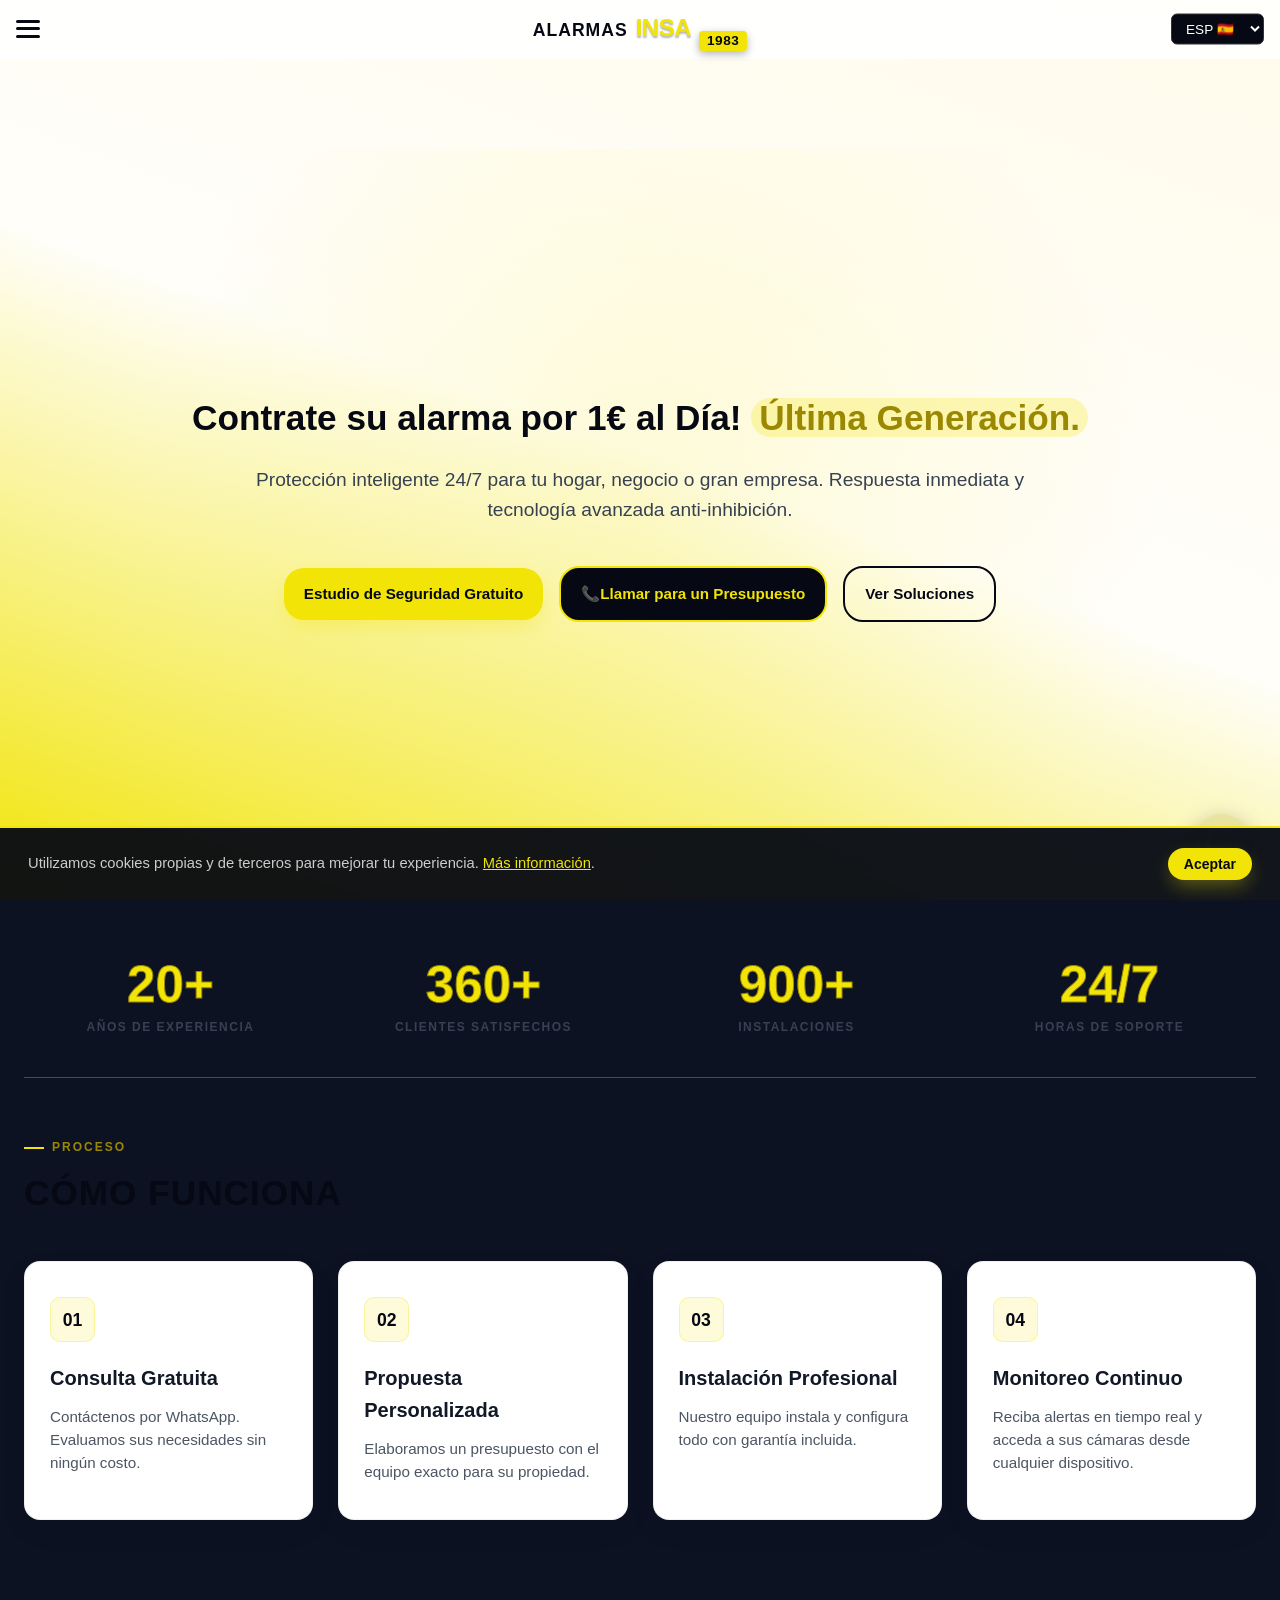
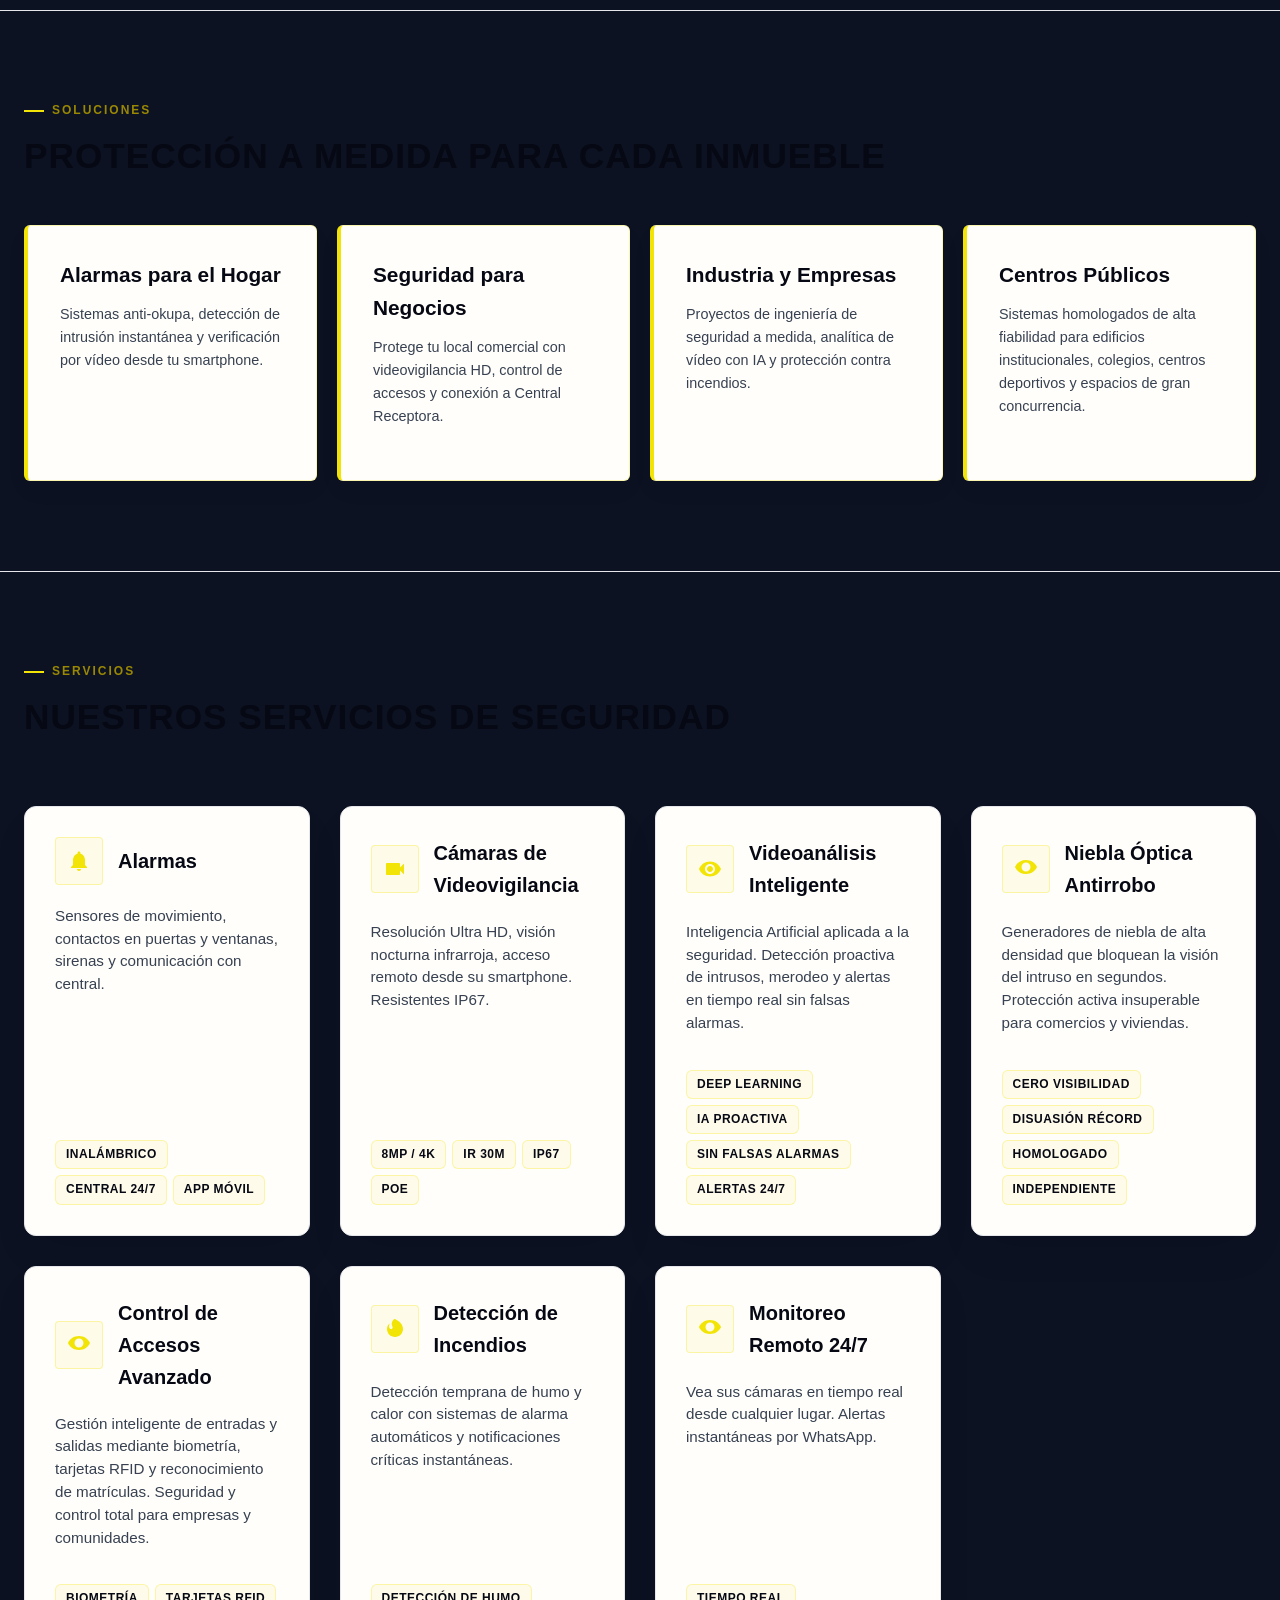
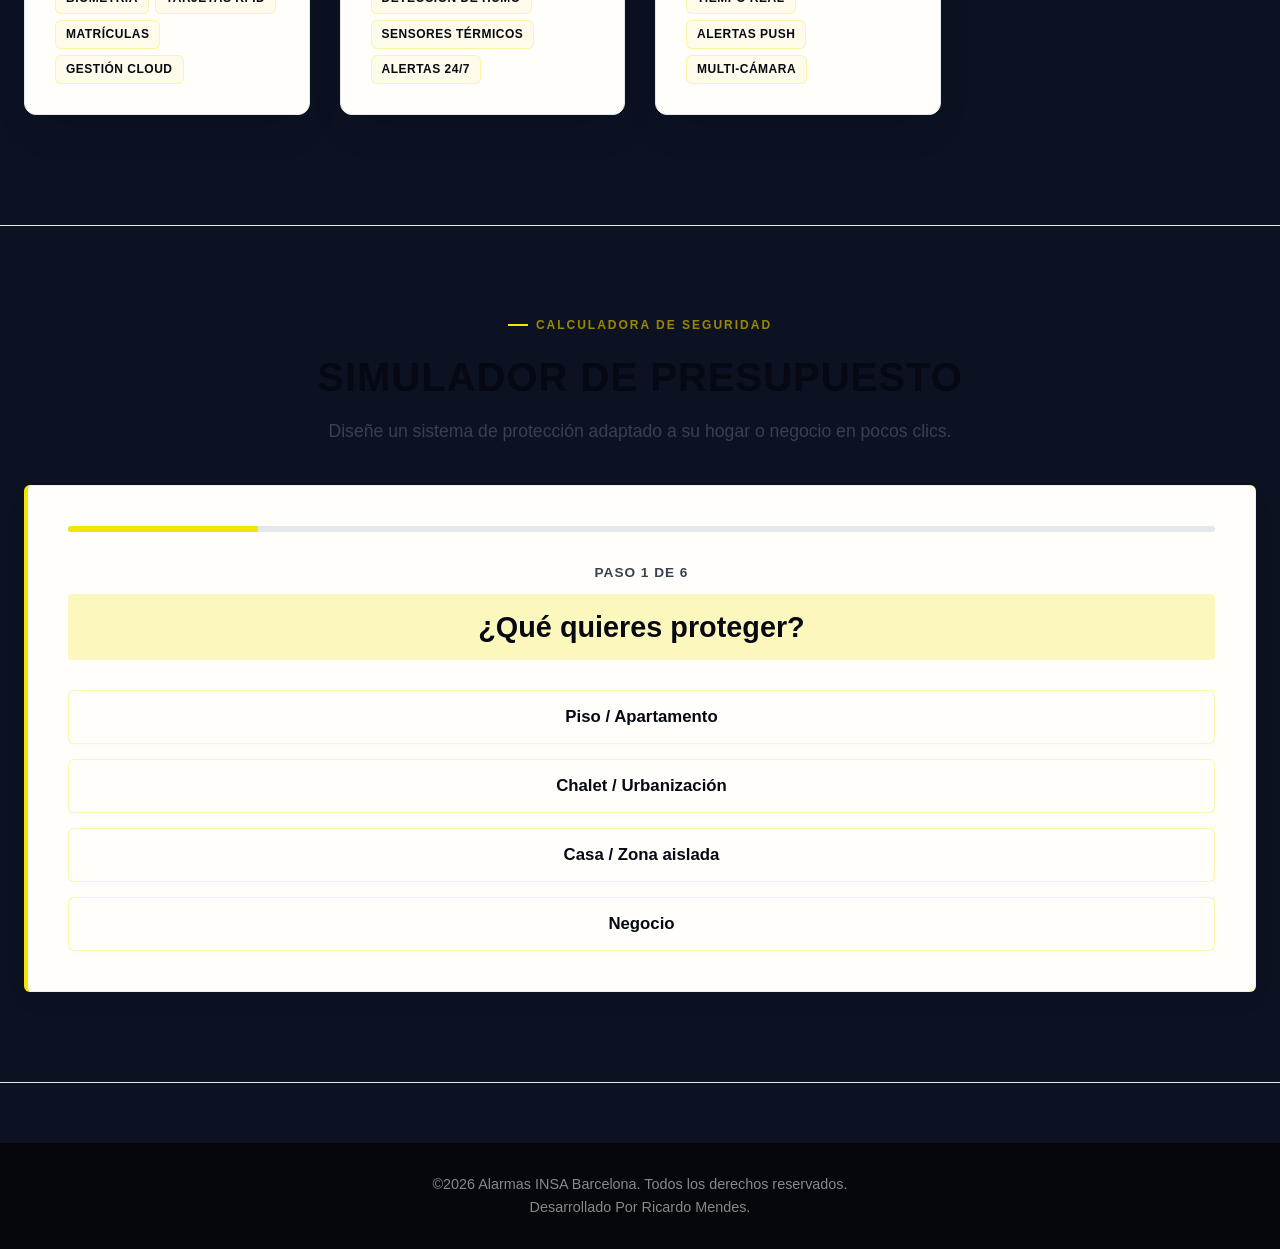
==== commit 5fca1f59: "23/10(Atualizando os Cards Como Funciona)" ====
--- a/index.html
+++ b/index.html
@@ -4,7 +4,7 @@
 <head>
     <meta charset="UTF-8">
     <meta name="viewport" content="width=device-width, initial-scale=1.0, maximum-scale=5.0">
-
+    <link href="https://fonts.googleapis.com/css2?family=Poppins:wght@400;600;700&display=swap" rel="stylesheet">
 
     <title>INSA Alarmes | Alarmes para Casas y Negocios en Barcelona</title>
 
--- a/assets/css/styles.css
+++ b/assets/css/styles.css
@@ -43,10 +43,7 @@
   padding: 0;
   box-sizing: border-box;
   font-family:
-    "Segoe UI",
-    system-ui,
-    -apple-system,
-    BlinkMacSystemFont,
+    -apple-system, BlinkMacSystemFont, "Segoe UI", Roboto, Helvetica, Arial,
     sans-serif;
   -webkit-font-smoothing: antialiased;
   -moz-osx-font-smoothing: grayscale;
@@ -220,7 +217,6 @@
   justify-content: space-between;
   width: 100%;
   max-width: 1200px;
-
   min-width: 60px;
   margin: 0 auto;
   padding: 0 20px;
@@ -457,7 +453,7 @@
   gap: 16px;
 }
 
-/* ESTATÍSTICAS (CONTADORES COM O AMARELO OFICIAL DA LOGO INSA) */
+/* ESTATÍSTICAS */
 .stats-grid {
   display: grid;
   grid-template-columns: repeat(auto-fit, minmax(200px, 1fr));
@@ -472,7 +468,6 @@
   font-size: 3.2rem;
   font-weight: 900;
   color: #f1e406;
-  /* Amarelo Oficial exato da Logo INSA */
   -webkit-text-stroke: 1px #9a8802;
   line-height: 1;
 }
@@ -486,43 +481,86 @@
   text-transform: uppercase;
 }
 
+/* ==========================================
+   NOVOS CARDS DE PROCESSO (BORDER HOVER + GLOW)
+   ========================================== */
 .process-grid {
   display: grid;
-  grid-template-columns: repeat(auto-fit, minmax(220px, 1fr));
-  gap: 20px;
+  grid-template-columns: repeat(auto-fit, minmax(240px, 1fr));
+  gap: 25px;
+  margin-top: 30px;
 }
 
 .process-card {
-  background-color: var(--bg-surface);
-  border: 1px solid var(--border-gold);
-  padding: 24px;
-  border-radius: 6px;
-  box-shadow: 0 4px 15px rgba(241, 228, 6, 0.08);
-}
-
+  position: relative;
+  background-color: #ffffff !important; /* Fundo branco limpo por defeito */
+  padding: 35px 25px;
+  border-radius: 16px;
+  overflow: hidden;
+  z-index: 1;
+  box-shadow: 0 10px 30px rgba(0, 0, 0, 0.05);
+  transition: all 0.4s cubic-bezier(0.165, 0.84, 0.44, 1);
+  border: 1px solid rgba(0, 0, 0, 0.06);
+}
+
+/* --- QUANDO PASSAS O RATO: O FUNDO MUDA PARA O DEGRADÉ DO JSFIDDLE --- */
+.process-card:hover {
+  background: linear-gradient(135deg, #060913 0%, #f1e406 50%, #706b03 100%) !important;
+  transform: translateY(-8px) scale(1.02);
+  box-shadow: 0 20px 40px rgba(241, 228, 6, 0.25);
+  border-color: transparent;
+}
+
+/* --- NÚMERO DO CARD (01, 02...) --- */
 .process-number {
-  border: 1px solid var(--border-gold);
-  color: #9a8802;
-  width: 48px;
-  height: 48px;
-  display: flex;
+  display: inline-flex;
   align-items: center;
   justify-content: center;
+  width: 45px;
+  height: 45px;
+  background-color: rgba(241, 228, 6, 0.15);
+  color: var(--brand-blue, #060913);
+  font-weight: 700;
   font-size: 1.1rem;
-  font-weight: 800;
+  border-radius: 10px;
   margin-bottom: 20px;
-  background-color: #fefce8;
-}
-
+  border: 1px solid rgba(241, 228, 6, 0.3);
+  transition: all 0.3s ease;
+}
+
+/* Quando o rato passa no card, o bloco do número inverte para destacar no fundo escuro/dourado */
+.process-card:hover .process-number {
+  background-color: #060913;
+  color: #f1e406;
+  border-color: rgba(255, 255, 255, 0.2);
+}
+
+/* --- TÍTULOS E TEXTOS DO CARD --- */
 .process-card h4 {
-  font-size: 1.1rem;
-  margin-bottom: 10px;
-  color: var(--text-primary);
+  font-size: 1.25rem;
+  color: #111827;
+  margin-bottom: 12px;
+  font-weight: 700;
+  font-family: inherit;
+  transition: color 0.3s ease;
 }
 
 .process-card p {
-  font-size: 0.88rem;
-  color: var(--text-secondary);
+  font-size: 0.95rem;
+  color: #4b5563;
+  line-height: 1.5;
+  margin: 0;
+  font-family: inherit;
+  transition: color 0.3s ease;
+}
+
+/* Como o fundo fica escuro/dourado no hover, os textos mudam para garantir legibilidade perfeita se necessário */
+.process-card:hover h4 {
+  color: #060913; /* Texto escuro bem contrastante sobre o degradé dourado */
+}
+
+.process-card:hover p {
+  color: #1f2937; /* Texto secundário ajustado para o hover */
 }
 
 /* SEÇÕES & CARDS */
@@ -657,7 +695,6 @@
 .modal-overlay {
   display: none;
   position: fixed;
-
   top: 0;
   left: 0;
   width: 100%;
@@ -829,7 +866,7 @@
   text-decoration: underline;
 }
 
-/* FOOTER (RODAPÉ EM AZUL HIGH-TECH) */
+/* FOOTER */
 .footer {
   background: var(--brand-blue);
   color: #9ca3af;
@@ -865,7 +902,6 @@
   color: #b8a902 !important;
 }
 
-/* 2. ESTADO COM SCROLL (Fundo Azul Escuro): Letras em Branco */
 header.navbar.scrolled .nav-menu a,
 header.navbar.scrolled .nav-menu .dropdown-toggle,
 header.navbar.scrolled .nav-menu a:visited,
@@ -950,10 +986,7 @@
   color: var(--brand-blue) !important;
 }
 
-/* ==========================================
-   ESTILOS DO SIMULADOR / WIZARD DE ORÇAMENTO
-   ========================================== */
-
+/* SIMULADOR / WIZARD DE ORÇAMENTO */
 .wizard-step {
   animation: fadeIn 0.4s ease-in-out;
 }
@@ -963,7 +996,6 @@
     opacity: 0;
     transform: translateY(8px);
   }
-
   to {
     opacity: 1;
     transform: translateY(0);
@@ -1024,21 +1056,18 @@
   background-color: #ffffff;
   box-shadow: 0 0 0 3px rgba(241, 228, 6, 0.15);
 }
-/* Remove qualquer elemento vazio indesejado na barra de navegação */
+
 .site-header *:empty {
   display: none !important;
 }
 
-/* ==========================================================================
-   1. TABLETS E NEST HUB (Telas até 1285px)
-   ========================================================================== */
+/* RESPONSIVIDADE & MEDIA QUERIES */
 @media (max-width: 1285px) {
-  
   .navbar,
   .navbar-content {
     position: relative !important;
   }
-  
+
   button,
   .mobile-toggle,
   [class*="toggle"],
@@ -1047,7 +1076,6 @@
     -webkit-tap-highlight-color: transparent !important;
   }
 
-  
   .mobile-toggle {
     display: flex !important;
     flex-direction: column !important;
@@ -1077,11 +1105,11 @@
     border-radius: 4px !important;
     transition: all 0.3s cubic-bezier(0.16, 1, 0.3, 1) !important;
   }
+
   .navbar.scrolled .mobile-toggle span {
     background-color: #060913 !important;
   }
 
-  /* ANIMAÇÃO DO "X" */
   .mobile-toggle.active span:nth-child(1) {
     transform: translateY(7.5px) rotate(45deg) !important;
   }
@@ -1093,7 +1121,6 @@
     transform: translateY(-7.5px) rotate(-45deg) !important;
   }
 
-  
   .logo {
     position: static !important;
     transform: none !important;
@@ -1128,7 +1155,6 @@
     white-space: nowrap !important;
   }
 
-  
   .nav-actions {
     display: flex !important;
     position: absolute !important;
@@ -1157,7 +1183,6 @@
     border-radius: 6px;
   }
 
-  
   .nav-menu {
     position: fixed !important;
     top: 0 !important;
@@ -1228,12 +1253,10 @@
     margin: 0 auto !important;
   }
 
-  /* FORÇA O CONTEÚDO DAS PÁGINAS INTERNAS A DESCER PARA NÃO TAPAR A LOGO */
   .navbar + * {
     margin-top: 90px !important;
   }
 
-  
   .hero h1,
   .hero-title {
     font-size: 2.2rem !important;
@@ -1258,16 +1281,13 @@
     white-space: nowrap !important;
   }
 }
+
 @media (min-width: 1286px) {
   .mobile-toggle {
     display: none !important;
   }
 }
 
-
-/* ==========================================================================
-   2. DISPOSITIVOS INTERMEDIÁRIOS (Telas até 768px)
-   ========================================================================== */
 @media (max-width: 768px) {
   .navbar-content {
     padding: 10px 15px;
@@ -1308,9 +1328,6 @@
   }
 }
 
-/* ==========================================================================
-   3. SMARTPHONES E IPHONES (Telas até 480px)
-   ========================================================================== */
 @media (max-width: 440px) {
   .logo h2 {
     font-size: 1.2rem !important;
@@ -1345,6 +1362,7 @@
     white-space: normal !important;
   }
 }
+
 @media (max-width: 320px) {
   .navbar-content {
     padding: 2px 4px !important;
@@ -1365,9 +1383,6 @@
     top: 4px !important;
   }
 
-  /* === AJUSTE FINO DO MENU HAMBÚRGUER E ITENS === */
-
-  /* Reduz o botão do menu hambúrguer */
   .menu-toggle,
   .hamburger,
   .navbar-toggler {
@@ -1375,21 +1390,18 @@
     padding: 4px 6px !important;
   }
 
- 
   .nav-menu,
   .navbar-collapse {
     width: 100% !important;
     padding: 10px !important;
   }
 
-  
   .nav-menu a,
   .navbar-collapse a {
     font-size: 0.85rem !important;
     padding: 6px 8px !important;
   }
 
-  
   .lang-selector {
     font-size: 0.75rem !important;
     padding: 2px 4px !important;
@@ -1397,7 +1409,7 @@
 
   .hero h1,
   .hero-title {
-    font-size: 1.2rem !important; /* Ajustado para não sumir */
+    font-size: 1.2rem !important;
     padding: 0 !important;
   }
 
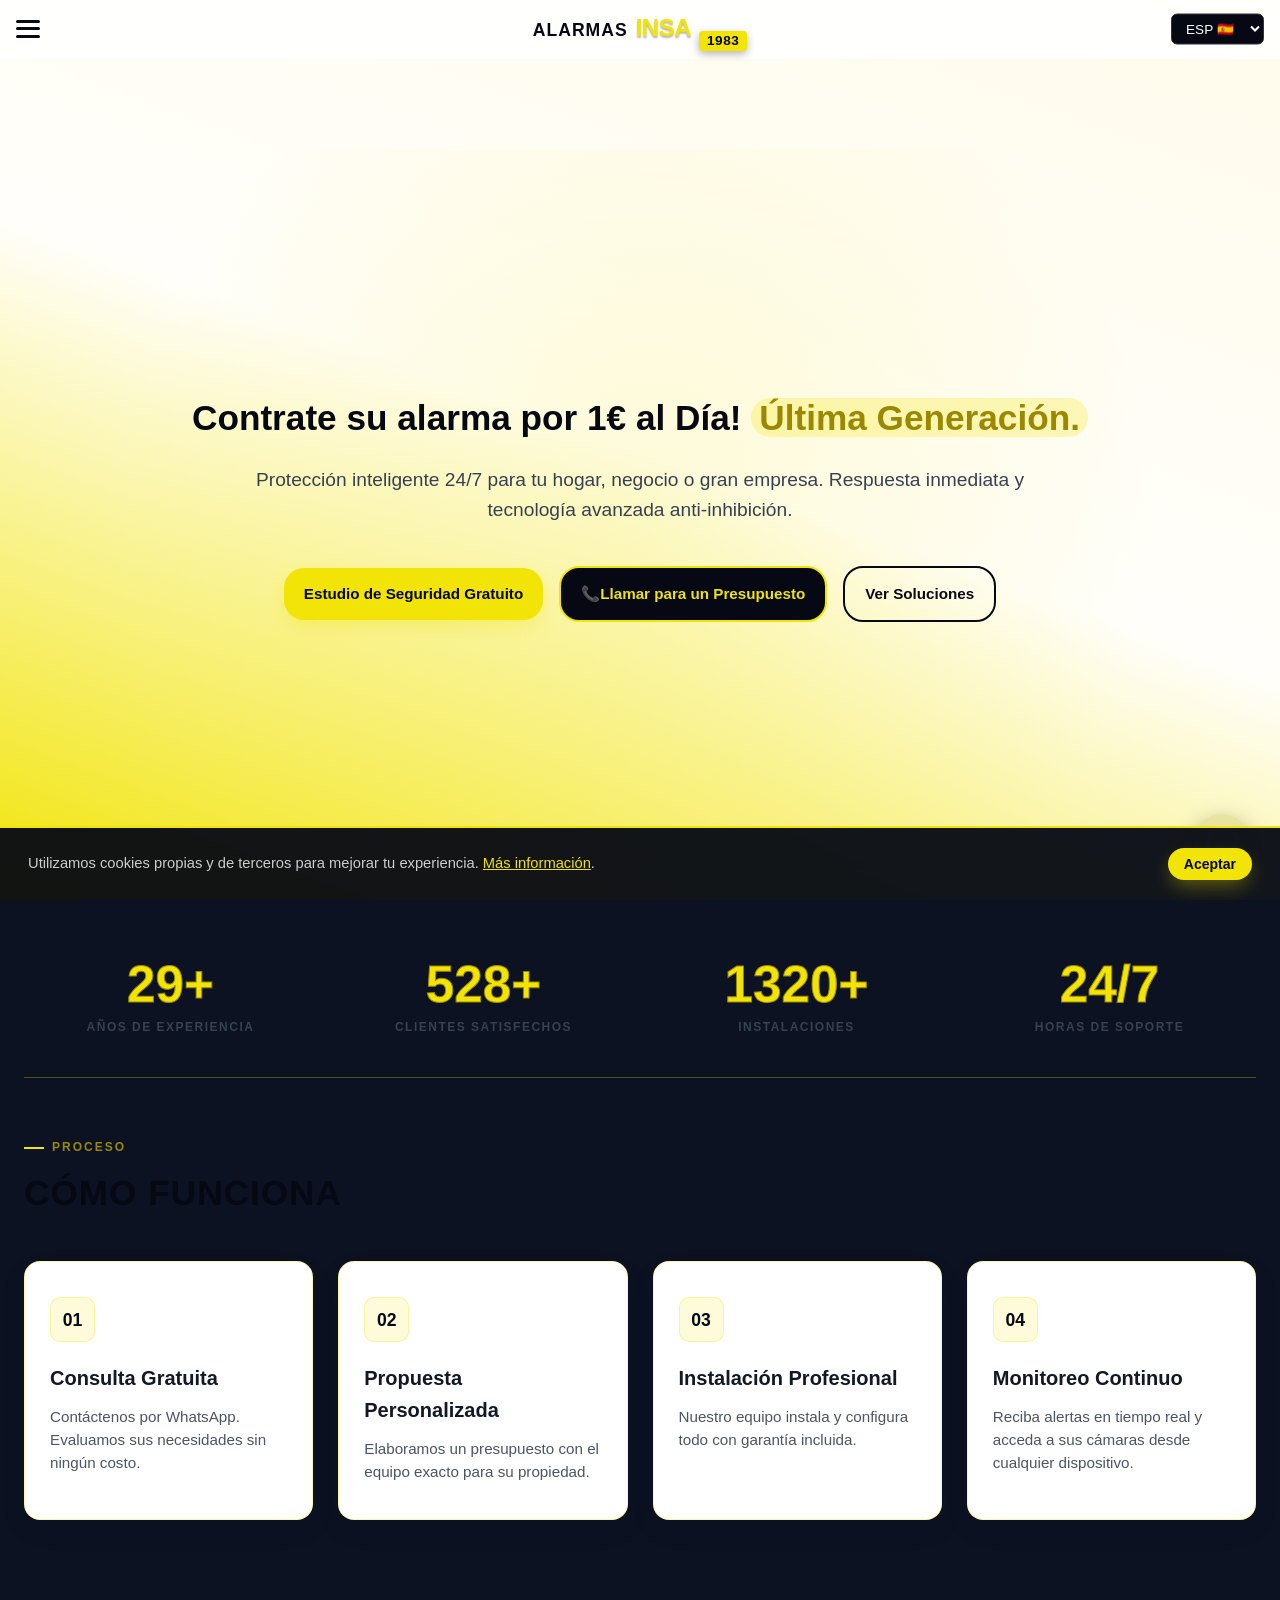
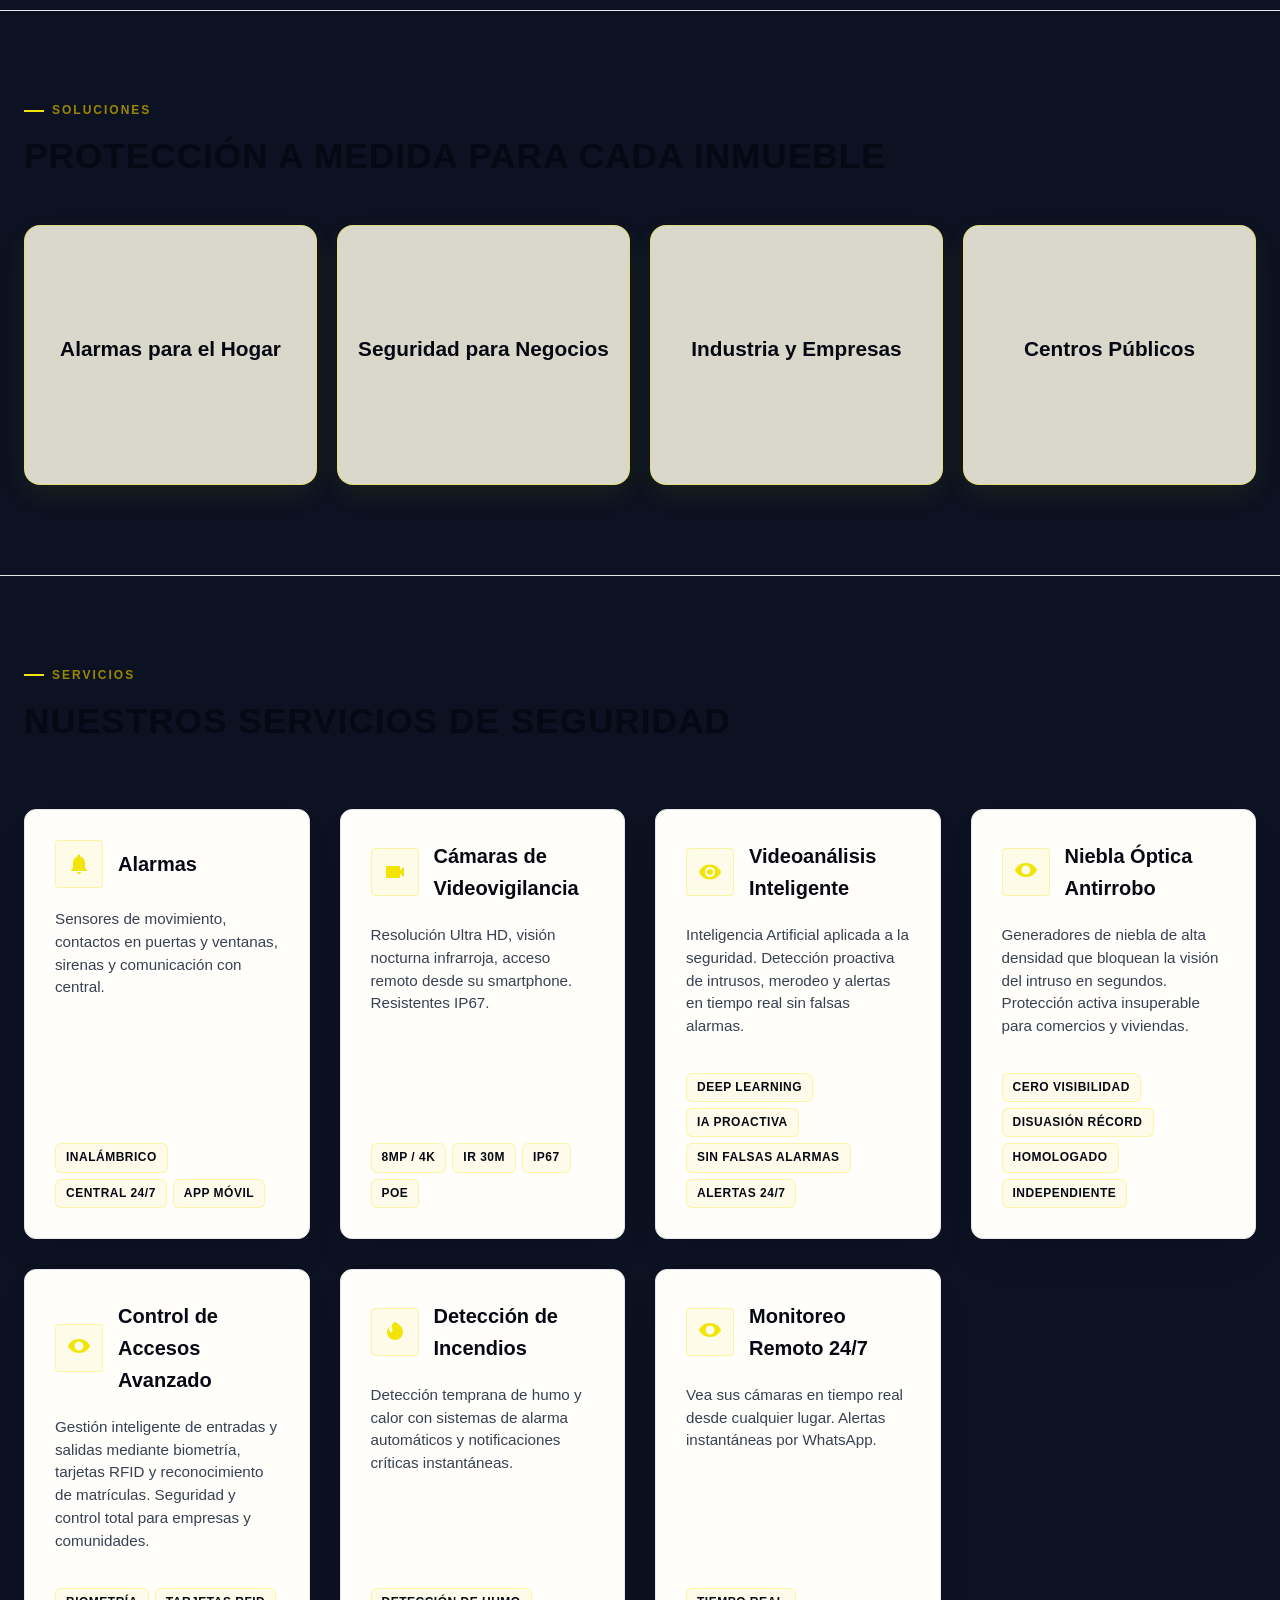
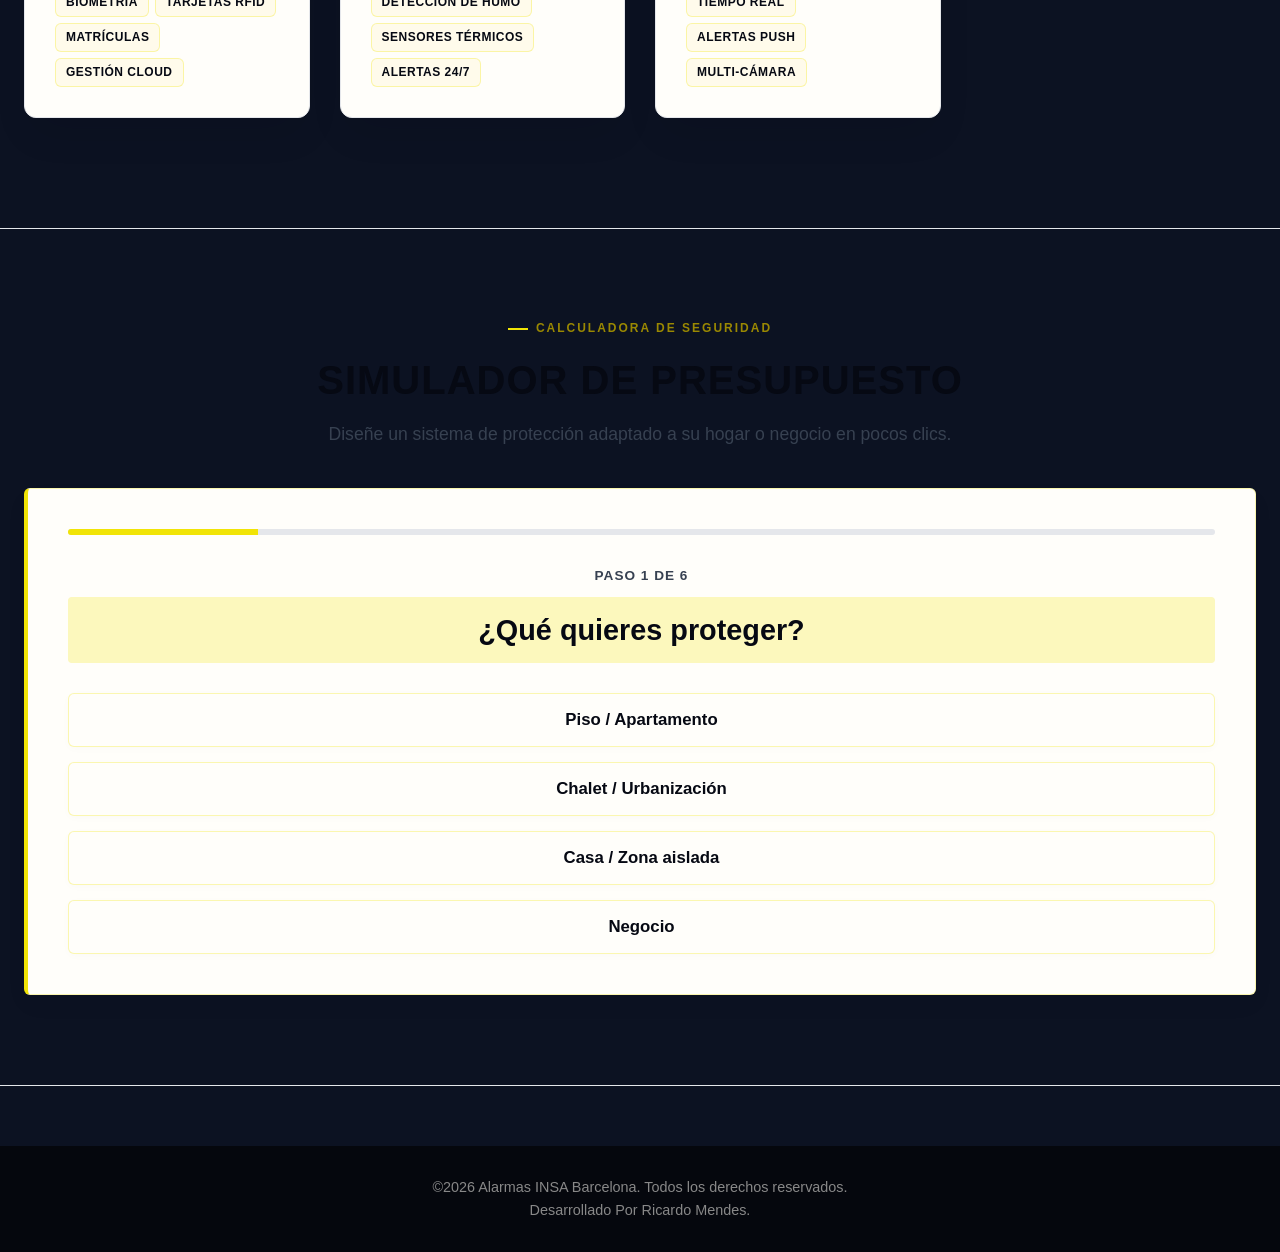
==== commit a283bcf9: "Atualizacao Card Soluciones 1.0" ====
--- a/index.html
+++ b/index.html
@@ -236,27 +236,66 @@
                 <h2 class="section-title" data-i18n="title_solutions">Protección a Medida para Cada Inmueble</h2>
             </div>
 
-            <div class="grid grid-4">
-                <article class="card">
-                    <h3 data-i18n="sol_1_title">Alarmas para el Hogar</h3>
-                    <p data-i18n="sol_1_desc">Sistemas anti-okupa, detección de intrusión instantánea y verificación por
-                        vídeo desde tu smartphone.</p>
-                </article>
-                <article class="card">
-                    <h3 data-i18n="sol_2_title">Seguridad para Negocios</h3>
-                    <p data-i18n="sol_2_desc">Protege tu local comercial con video vigilancia HD, control de accesos y
-                        conexión a Central Receptora.</p>
-                </article>
-                <article class="card">
-                    <h3 data-i18n="sol_3_title">Industria y Empresas</h3>
-                    <p data-i18n="sol_3_desc">Proyectos de ingeniería de seguridad a medida, analítica de vídeo con IA y
-                        protección contra incendios.</p>
-                </article>
-                <article class="card">
-                    <h3 data-i18n="video_sector4_title">Centros Publicos</h3>
-                    <p data-i18n="video_sector4_desc">Sistemas homologados de alta fiabilidad para edificios
-                        institucionales, colegios, centros deportivos y espacios de gran concurrencia.</p>
-                </article>
+            <div class="grid grid-4 flip-grid">
+                <!-- Card 1: Hogar -->
+                <div class="flip-card">
+                    <div class="flip-card-inner">
+                        <div class="flip-card-front">
+                            <h3 data-i18n="sol_1_title">Alarmas para el Hogar</h3>
+                            
+                        </div>
+                        <div class="flip-card-back">
+                            <h3 data-i18n="sol_1_title">Alarmas para el Hogar</h3>
+                            <p data-i18n="sol_1_desc">Sistemas anti-okupa, detección de intrusión instantánea y
+                                verificación por vídeo desde tu smartphone.</p>
+                        </div>
+                    </div>
+                </div>
+
+                <!-- Card 2: Negocios -->
+                <div class="flip-card">
+                    <div class="flip-card-inner">
+                        <div class="flip-card-front">
+                            <h3 data-i18n="sol_2_title">Seguridad para Negocios</h3>
+                            
+                        </div>
+                        <div class="flip-card-back">
+                            <h3 data-i18n="sol_2_title">Seguridad para Negocios</h3>
+                            <p data-i18n="sol_2_desc">Protege tu local comercial con video vigilancia HD, control de
+                                accesos y conexión a Central Receptora.</p>
+                        </div>
+                    </div>
+                </div>
+
+                <!-- Card 3: Industria -->
+                <div class="flip-card">
+                    <div class="flip-card-inner">
+                        <div class="flip-card-front">
+                            <h3 data-i18n="sol_3_title">Industria y Empresas</h3>
+                            
+                        </div>
+                        <div class="flip-card-back">
+                            <h3 data-i18n="sol_3_title">Industria y Empresas</h3>
+                            <p data-i18n="sol_3_desc">Proyectos de ingeniería de seguridad a medida, analítica de vídeo
+                                con IA y protección contra incendios.</p>
+                        </div>
+                    </div>
+                </div>
+
+                <!-- Card 4: Centros Públicos -->
+                <div class="flip-card">
+                    <div class="flip-card-inner">
+                        <div class="flip-card-front">
+                            <h3 data-i18n="video_sector4_title">Centros Publicos</h3>
+                            
+                        </div>
+                        <div class="flip-card-back">
+                            <h3 data-i18n="video_sector4_title">Centros Publicos</h3>
+                            <p data-i18n="video_sector4_desc">Sistemas homologados de alta fiabilidad para edificios
+                                institucionales, colegios, centros deportivos y espacios de gran concurrencia.</p>
+                        </div>
+                    </div>
+                </div>
             </div>
         </div>
     </section>
--- a/assets/css/styles.css
+++ b/assets/css/styles.css
@@ -493,19 +493,38 @@
 
 .process-card {
   position: relative;
-  background-color: #ffffff !important; /* Fundo branco limpo por defeito */
+  background-color: #ffffff;
   padding: 35px 25px;
   border-radius: 16px;
   overflow: hidden;
   z-index: 1;
   box-shadow: 0 10px 30px rgba(0, 0, 0, 0.05);
-  transition: all 0.4s cubic-bezier(0.165, 0.84, 0.44, 1);
-  border: 1px solid rgba(0, 0, 0, 0.06);
-}
-
-/* --- QUANDO PASSAS O RATO: O FUNDO MUDA PARA O DEGRADÉ DO JSFIDDLE --- */
+  border: 1px solid rgba(241, 228, 6, 0.35);
+  /* Transição suave para transform, sombra e opacidade */
+  transition:
+    transform 0.4s cubic-bezier(0.165, 0.84, 0.44, 1),
+    box-shadow 0.4s cubic-bezier(0.165, 0.84, 0.44, 1);
+}
+
+/* Camada interna invisível por defeito que faz o gradiente aparecer suavemente */
+.process-card::before {
+  content: "";
+  position: absolute;
+  inset: 0;
+  background: linear-gradient(135deg, #060913 0%, #f1e406 50%, #706b03 100%);
+  opacity: 0;
+  z-index: -1;
+  transition: opacity 0.5s ease; /* Transição fluida de fade in/out */
+}
+
+/* --- QUANDO ATIVADO (HOVER NO PC OU CLASSE JS NO MOBILE) --- */
+.process-card.is-visible::before,
+.process-card:hover::before {
+  opacity: 1;
+}
+
+.process-card.is-visible,
 .process-card:hover {
-  background: linear-gradient(135deg, #060913 0%, #f1e406 50%, #706b03 100%) !important;
   transform: translateY(-8px) scale(1.02);
   box-shadow: 0 20px 40px rgba(241, 228, 6, 0.25);
   border-color: transparent;
@@ -525,11 +544,12 @@
   border-radius: 10px;
   margin-bottom: 20px;
   border: 1px solid rgba(241, 228, 6, 0.3);
-  transition: all 0.3s ease;
-}
-
-/* Quando o rato passa no card, o bloco do número inverte para destacar no fundo escuro/dourado */
-.process-card:hover .process-number {
+  transition: all 0.4s ease;
+}
+
+.process-card.is-visible .process-number,
+.process-card:hover .process-number,
+.process-card:active .process-number {
   background-color: #060913;
   color: #f1e406;
   border-color: rgba(255, 255, 255, 0.2);
@@ -542,7 +562,7 @@
   margin-bottom: 12px;
   font-weight: 700;
   font-family: inherit;
-  transition: color 0.3s ease;
+  transition: color 0.4s ease;
 }
 
 .process-card p {
@@ -551,17 +571,145 @@
   line-height: 1.5;
   margin: 0;
   font-family: inherit;
-  transition: color 0.3s ease;
-}
-
-/* Como o fundo fica escuro/dourado no hover, os textos mudam para garantir legibilidade perfeita se necessário */
-.process-card:hover h4 {
-  color: #060913; /* Texto escuro bem contrastante sobre o degradé dourado */
-}
-
-.process-card:hover p {
-  color: #1f2937; /* Texto secundário ajustado para o hover */
-}
+  transition: color 0.4s ease;
+}
+
+/* Aplica a mudança de cor dos textos tanto no hover do PC quanto no scroll do telemóvel (.is-visible) */
+.process-card.is-visible h4,
+.process-card:hover h4,
+.process-card:active h4 {
+  color: #060913;
+}
+
+.process-card.is-visible p,
+.process-card:hover p,
+.process-card:active p {
+  color: #1f2937;
+}
+
+/* --- EFEITO FLIP CARD 3D PARA SOLUÇÕES --- */
+.flip-grid {
+  display: grid;
+  grid-template-columns: repeat(auto-fit, minmax(240px, 1fr));
+  gap: 25px;
+  perspective: 1000px; /* Cria o espaço de profundidade 3D */
+}
+
+.flip-card {
+  background-color: transparent;
+  width: 100%;
+  height: 260px; /* Altura fixa para garantir que a rotação 3D funcione redonda */
+  cursor: pointer;
+}
+
+.flip-card-inner {
+  position: relative;
+  width: 100%;
+  height: 100%;
+  text-align: center;
+  transition: transform 0.6s cubic-bezier(0.4, 0.2, 0.2, 1);
+  transform-style: preserve-3d;
+  box-shadow: 0 10px 30px rgba(0, 0, 0, 0.05);
+  border-radius: 16px;
+}
+
+/* Roda o card 180 graus ao passar o rato (ou ao tocar no telemóvel) */
+.flip-card:hover .flip-card-inner,
+.flip-card:active .flip-card-inner {
+  transform: rotateY(180deg);
+}
+
+/* Estilo comum da Frente e do Verso */
+.flip-card-front, 
+.flip-card-back {
+  position: absolute;
+  width: 100%;
+  height: 100%;
+  backface-visibility: hidden; /* Esconde o lado oposto durante a rotação */
+  display: flex;
+  flex-direction: column;
+  justify-content: center;
+  align-items: center;
+  border-radius: 16px;
+  padding: 30px 20px;
+  box-sizing: border-box;
+}
+
+/* --- FRENTE DO CARD --- */
+.flip-card-front {
+  background: rgba(254, 252, 232, 0.85); /* Tom suave de amarelo/creme translúcido (corresponde ao --bg-icon / --bg-subtle) */
+  backdrop-filter: blur(8px); /* Efeito de vidro fosco moderno */
+  -webkit-backdrop-filter: blur(8px);
+  color: var(--text-primary, #060913);
+  border: 1px solid rgba(241, 228, 6, 0.4); /* Borda suave com o amarelo da marca */
+  box-shadow: 0 10px 30px rgba(241, 228, 6, 0.08); /* Sombra subtil dourada */
+}
+
+.flip-card-front h3 {
+  font-size: 1.3rem;
+  font-weight: 800;
+  color: var(--text-primary);
+  margin-bottom: 12px;
+}
+
+.flip-hint {
+  font-size: 0.75rem;
+  color: #9a8802; /* Tom de amarelo escuro/dourado para combinar */
+  text-transform: uppercase;
+  letter-spacing: 1px;
+  margin-top: 10px;
+  font-weight: 600;
+}
+
+/* --- VERSO DO CARD (Gradiente Oficial INSA) --- */
+.flip-card-back {
+  background: linear-gradient(135deg, #060913 0%, #111a30 100%);
+  color: #ffffff;
+  transform: rotateY(180deg); /* Já começa virado para trás */
+  border: 2px solid var(--brand-yellow, #f1e406);
+}
+
+.flip-card-back h3 {
+  font-size: 1.15rem;
+  font-weight: 800;
+  color: var(--brand-yellow, #f1e406);
+  margin-bottom: 10px;
+}
+
+.flip-card-back p {
+  font-size: 0.9rem;
+  color: #d1d5db;
+  line-height: 1.5;
+  margin: 0;
+}
+
+
+
+
+
+
+
+
+
+
+
+
+
+
+
+
+
+
+
+
+
+
+
+
+
+
+
+
 
 /* SEÇÕES & CARDS */
 .section {
@@ -991,6 +1139,9 @@
   animation: fadeIn 0.4s ease-in-out;
 }
 
+/* ==========================================
+   ANIMAÇÕES E EFEITOS GLOBAIS
+   ========================================== */
 @keyframes fadeIn {
   from {
     opacity: 0;
@@ -999,6 +1150,19 @@
   to {
     opacity: 1;
     transform: translateY(0);
+  }
+}
+
+/* Adiciona o teu keyframe aqui, por exemplo: */
+@keyframes cardGlowPulse {
+  0% {
+    opacity: 0.2;
+  }
+  50% {
+    opacity: 0.8;
+  }
+  100% {
+    opacity: 0.2;
   }
 }
 
@@ -1326,6 +1490,28 @@
   .hero p {
     font-size: 1rem;
   }
+  .process-card {
+    /* Garante que o card já tenha uma leve pista visual da borda ou fundo no mobile */
+    border: 1px solid rgba(241, 228, 6, 0.4);
+  }
+  .process-card::before {
+    content: "";
+    position: absolute;
+    inset: 0;
+    background: linear-gradient(135deg, #060913 0%, #f1e406 50%, #706b03 100%);
+    opacity: 0;
+    z-index: -1;
+    transition: opacity 0.5s ease; /* Transição suave do gradiente */
+  }
+  .process-card:active {
+    background: linear-gradient(
+      135deg,
+      #060913 0%,
+      #f1e406 50%,
+      #706b03 100%
+    ) !important;
+    transform: scale(0.98);
+  }
 }
 
 @media (max-width: 440px) {
@@ -1427,3 +1613,27 @@
     white-space: normal !important;
   }
 }
+
+/* No mobile, fazemos com que o gradiente tenha uma animação suave opcional, ou ative com o toque */
+@media (max-width: 768px) {
+  .process-card {
+    /* Garante que o card já tenha uma leve pista visual da borda ou fundo no mobile */
+    border: 1px solid rgba(241, 228, 6, 0.4);
+  }
+
+  /* Se quiser que o card de vez em quando mostre o brilho sozinho para chamar atenção */
+  .process-card::before {
+    opacity: 0.3; /* Deixa uma bordinha visível no mobile para não passar batido */
+  }
+}
+
+/* Quando o usuário toca no card no celular (:active) */
+.process-card:active {
+  background: linear-gradient(
+    135deg,
+    #060913 0%,
+    #f1e406 50%,
+    #706b03 100%
+  ) !important;
+  transform: scale(0.98);
+}
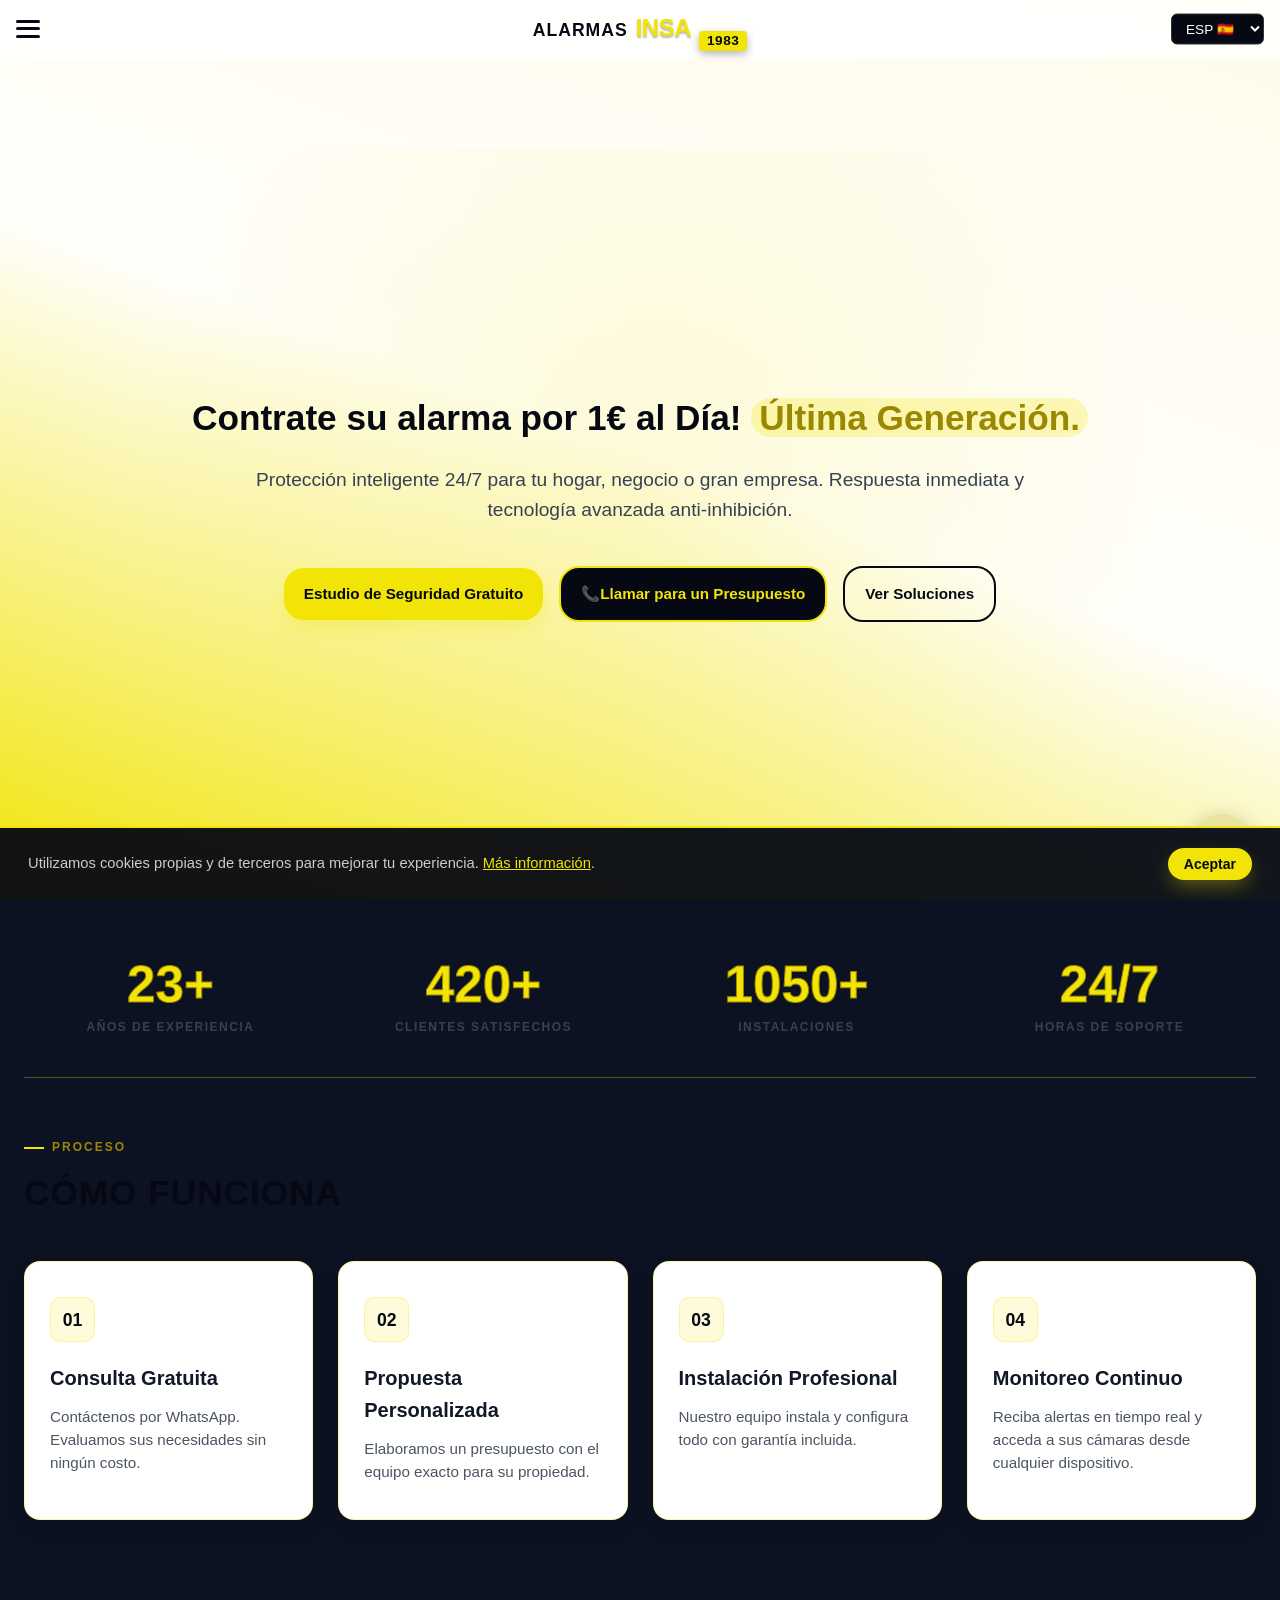
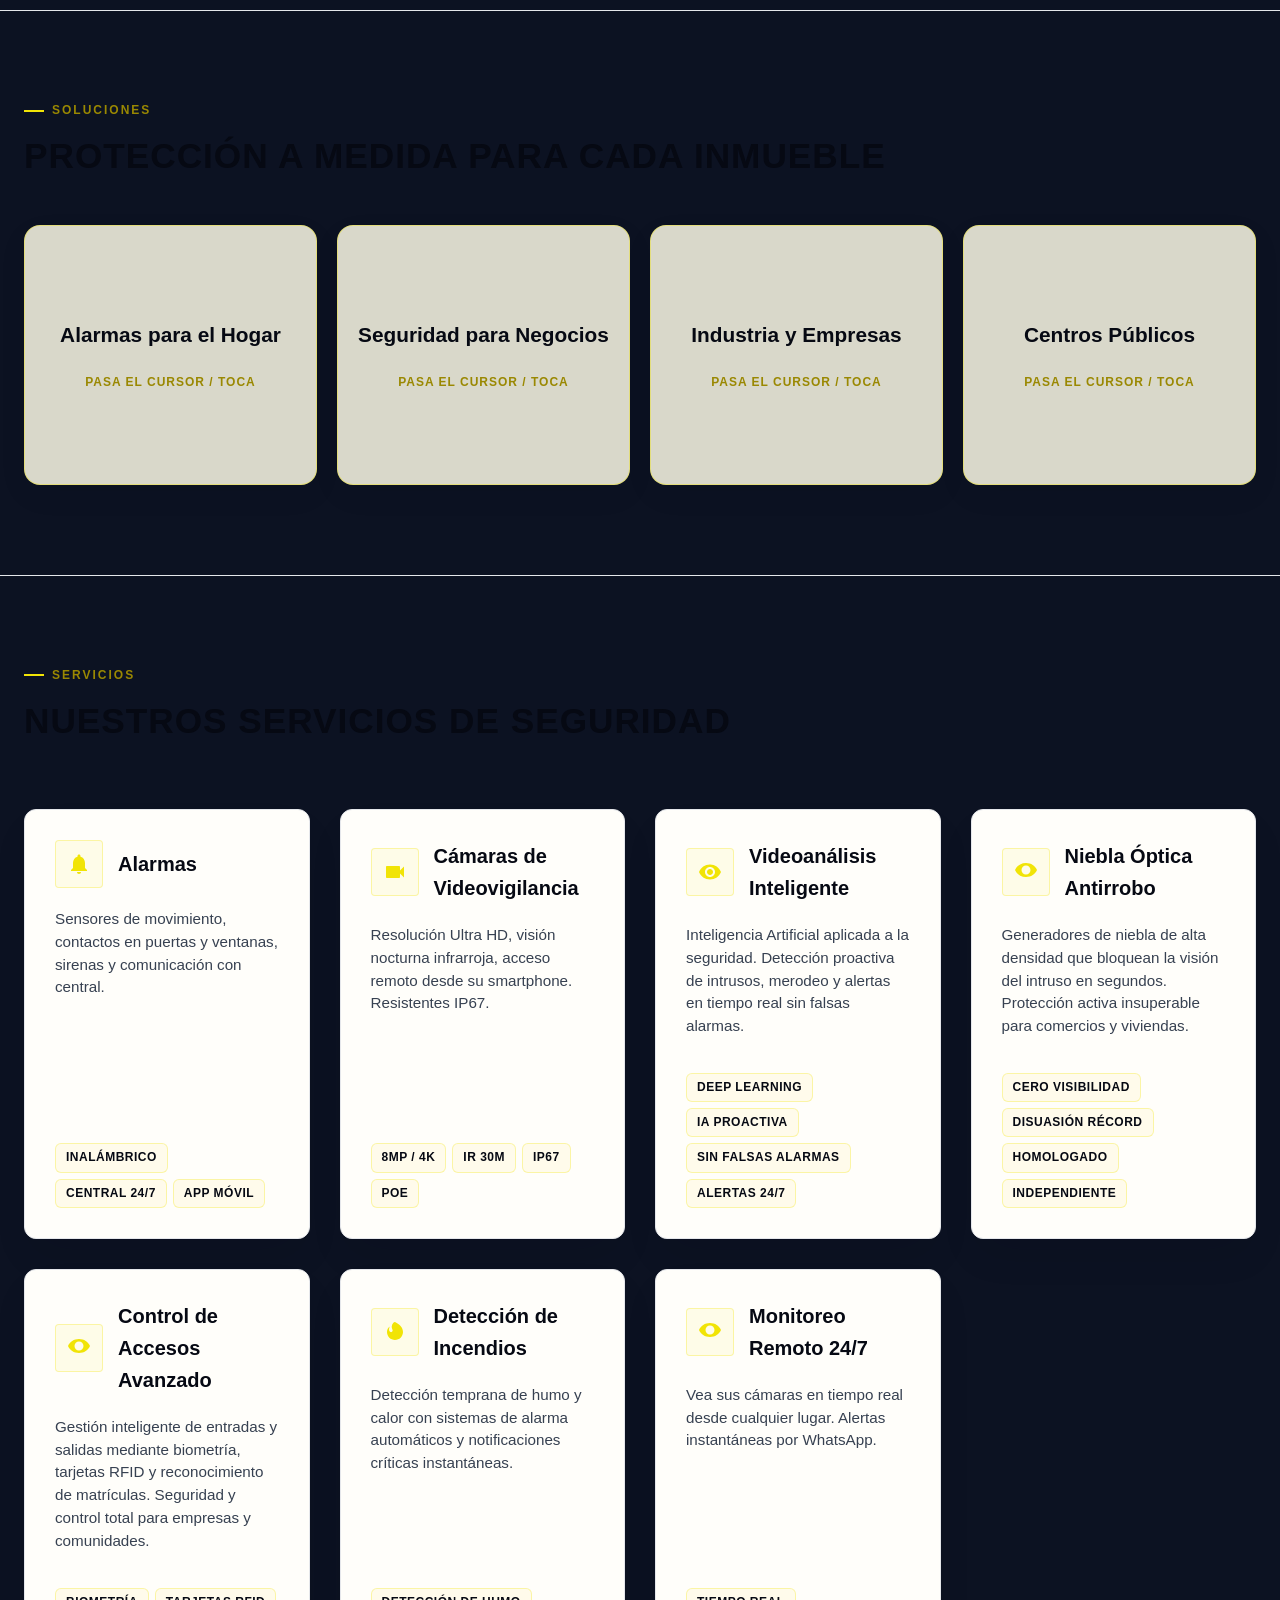
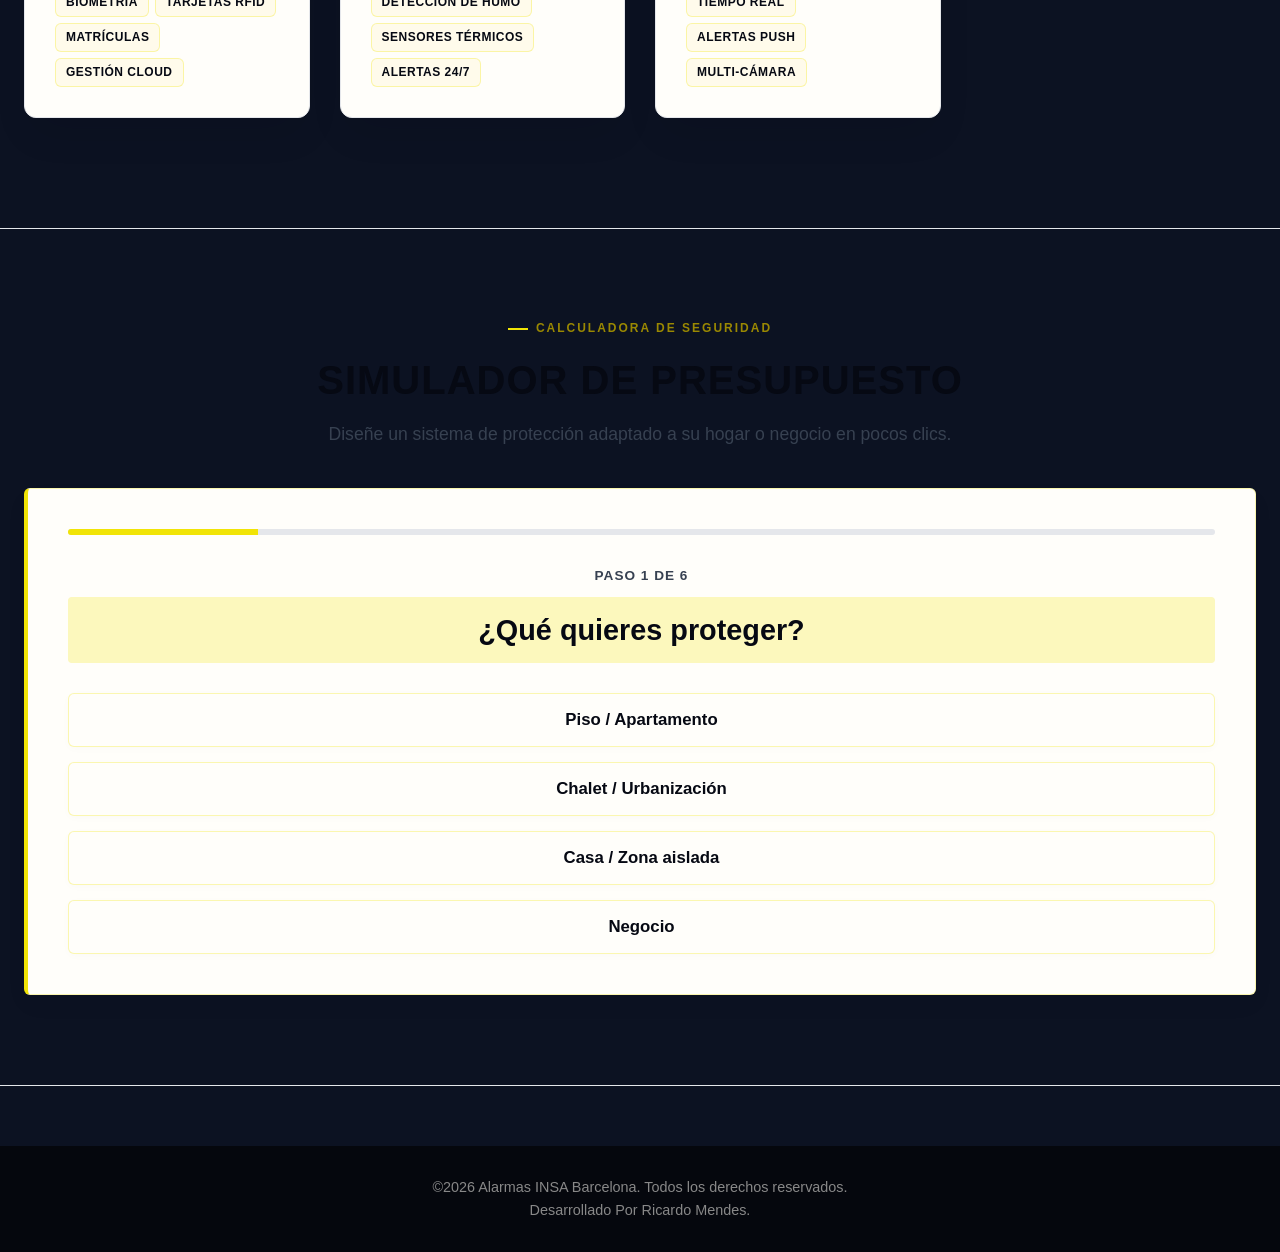
==== commit 404abcd5: "Atualizacao Card Soluciones 1.1" ====
--- a/index.html
+++ b/index.html
@@ -228,7 +228,7 @@
             </div>
         </div>
     </section>
-
+    
     <section id="soluciones" class="section">
         <div class="container">
             <div class="section-header">
@@ -236,15 +236,15 @@
                 <h2 class="section-title" data-i18n="title_solutions">Protección a Medida para Cada Inmueble</h2>
             </div>
 
-            <div class="grid grid-4 flip-grid">
+            <div class="grid grid-4 solutions-container">
                 <!-- Card 1: Hogar -->
                 <div class="flip-card">
                     <div class="flip-card-inner">
-                        <div class="flip-card-front">
+                        <div class="card-front">
                             <h3 data-i18n="sol_1_title">Alarmas para el Hogar</h3>
-                            
-                        </div>
-                        <div class="flip-card-back">
+                            <span class="flip-hint">Pasa el cursor / Toca</span>
+                        </div>
+                        <div class="card-back">
                             <h3 data-i18n="sol_1_title">Alarmas para el Hogar</h3>
                             <p data-i18n="sol_1_desc">Sistemas anti-okupa, detección de intrusión instantánea y
                                 verificación por vídeo desde tu smartphone.</p>
@@ -255,11 +255,11 @@
                 <!-- Card 2: Negocios -->
                 <div class="flip-card">
                     <div class="flip-card-inner">
-                        <div class="flip-card-front">
+                        <div class="card-front">
                             <h3 data-i18n="sol_2_title">Seguridad para Negocios</h3>
-                            
-                        </div>
-                        <div class="flip-card-back">
+                            <span class="flip-hint">Pasa el cursor / Toca</span>
+                        </div>
+                        <div class="card-back">
                             <h3 data-i18n="sol_2_title">Seguridad para Negocios</h3>
                             <p data-i18n="sol_2_desc">Protege tu local comercial con video vigilancia HD, control de
                                 accesos y conexión a Central Receptora.</p>
@@ -270,11 +270,11 @@
                 <!-- Card 3: Industria -->
                 <div class="flip-card">
                     <div class="flip-card-inner">
-                        <div class="flip-card-front">
+                        <div class="card-front">
                             <h3 data-i18n="sol_3_title">Industria y Empresas</h3>
-                            
-                        </div>
-                        <div class="flip-card-back">
+                            <span class="flip-hint">Pasa el cursor / Toca</span>
+                        </div>
+                        <div class="card-back">
                             <h3 data-i18n="sol_3_title">Industria y Empresas</h3>
                             <p data-i18n="sol_3_desc">Proyectos de ingeniería de seguridad a medida, analítica de vídeo
                                 con IA y protección contra incendios.</p>
@@ -285,11 +285,11 @@
                 <!-- Card 4: Centros Públicos -->
                 <div class="flip-card">
                     <div class="flip-card-inner">
-                        <div class="flip-card-front">
+                        <div class="card-front">
                             <h3 data-i18n="video_sector4_title">Centros Publicos</h3>
-                            
-                        </div>
-                        <div class="flip-card-back">
+                            <span class="flip-hint">Pasa el cursor / Toca</span>
+                        </div>
+                        <div class="card-back">
                             <h3 data-i18n="video_sector4_title">Centros Publicos</h3>
                             <p data-i18n="video_sector4_desc">Sistemas homologados de alta fiabilidad para edificios
                                 institucionales, colegios, centros deportivos y espacios de gran concurrencia.</p>
--- a/assets/css/styles.css
+++ b/assets/css/styles.css
@@ -480,6 +480,35 @@
   margin-top: 8px;
   text-transform: uppercase;
 }
+/* --- ESTADO INICIAL (Empilhados / Escondidos antes do scroll) --- */
+.solutions-container .flip-card {
+  opacity: 0;
+  transform: translateY(40px) scale(0.95);
+  transition:
+    transform 0.8s cubic-bezier(0.165, 0.84, 0.44, 1),
+    opacity 0.8s ease;
+  will-change: transform, opacity;
+}
+
+/* Atraso em cascata para cada card abrir um a seguir ao outro */
+.solutions-container .flip-card:nth-child(1) {
+  transition-delay: 0.1s;
+}
+.solutions-container .flip-card:nth-child(2) {
+  transition-delay: 0.2s;
+}
+.solutions-container .flip-card:nth-child(3) {
+  transition-delay: 0.3s;
+}
+.solutions-container .flip-card:nth-child(4) {
+  transition-delay: 0.4s;
+}
+
+/* --- ESTADO ATIVO (Quando o utilizador faz scroll até lá) --- */
+.solutions-container .flip-card.is-revealed {
+  opacity: 1;
+  transform: translateY(0) scale(1);
+}
 
 /* ==========================================
    NOVOS CARDS DE PROCESSO (BORDER HOVER + GLOW)
@@ -588,20 +617,47 @@
 }
 
 /* --- EFEITO FLIP CARD 3D PARA SOLUÇÕES --- */
-.flip-grid {
+/* --- 1. CONTAINER & ANIMAÇÃO DE SCROLL (REVEAL) --- */
+.solutions-container {
   display: grid;
   grid-template-columns: repeat(auto-fit, minmax(240px, 1fr));
   gap: 25px;
-  perspective: 1000px; /* Cria o espaço de profundidade 3D */
-}
-
-.flip-card {
+}
+
+.solutions-container .flip-card {
+  opacity: 0;
+  transform: translateY(40px) scale(0.95);
+  transition:
+    transform 0.8s cubic-bezier(0.165, 0.84, 0.44, 1),
+    opacity 0.8s ease;
+  will-change: transform, opacity;
   background-color: transparent;
   width: 100%;
-  height: 260px; /* Altura fixa para garantir que a rotação 3D funcione redonda */
+  height: 260px;
+  perspective: 1000px;
   cursor: pointer;
 }
 
+/* Atraso em cascata para cada card abrir um a seguir ao outro no scroll */
+.solutions-container .flip-card:nth-child(1) {
+  transition-delay: 0.1s;
+}
+.solutions-container .flip-card:nth-child(2) {
+  transition-delay: 0.2s;
+}
+.solutions-container .flip-card:nth-child(3) {
+  transition-delay: 0.3s;
+}
+.solutions-container .flip-card:nth-child(4) {
+  transition-delay: 0.4s;
+}
+
+.solutions-container .flip-card.is-revealed {
+  opacity: 1;
+  transform: translateY(0) scale(1);
+}
+
+/* --- 2. O ELEMENTO QUE FAZ O GIRO 3D (INNER) --- */
 .flip-card-inner {
   position: relative;
   width: 100%;
@@ -613,19 +669,20 @@
   border-radius: 16px;
 }
 
-/* Roda o card 180 graus ao passar o rato (ou ao tocar no telemóvel) */
 .flip-card:hover .flip-card-inner,
 .flip-card:active .flip-card-inner {
-  transform: rotateY(180deg);
-}
-
-/* Estilo comum da Frente e do Verso */
-.flip-card-front, 
-.flip-card-back {
+  transform: rotateY(
+    180deg
+  ); /* Podes trocar para rotateX(180deg) se preferires o flip vertical */
+}
+
+/* --- 3. AS FACES DO CARD (FRENTE E VERSO) --- */
+.card-front,
+.card-back {
   position: absolute;
   width: 100%;
   height: 100%;
-  backface-visibility: hidden; /* Esconde o lado oposto durante a rotação */
+  backface-visibility: hidden;
   display: flex;
   flex-direction: column;
   justify-content: center;
@@ -635,9 +692,61 @@
   box-sizing: border-box;
 }
 
+/* Frente com o amarelo suave translúcido e efeito vidro fosco */
+.card-front {
+  background: rgba(254, 252, 232, 0.85);
+  backdrop-filter: blur(8px);
+  -webkit-backdrop-filter: blur(8px);
+  color: var(--text-primary, #060913);
+  border: 1px solid rgba(241, 228, 6, 0.4);
+}
+
+.card-front h3 {
+  font-size: 1.3rem;
+  font-weight: 800;
+  color: var(--text-primary);
+  margin-bottom: 12px;
+}
+
+.flip-hint {
+  font-size: 0.75rem;
+  color: #9a8802;
+  text-transform: uppercase;
+  letter-spacing: 1px;
+  margin-top: 10px;
+  font-weight: 600;
+}
+
+/* Verso com gradiente azul high-tech da INSA */
+.card-back {
+  background: linear-gradient(135deg, #060913 0%, #111a30 100%);
+  color: #ffffff;
+  transform: rotateY(180deg);
+  border: 2px solid var(--brand-yellow, #f1e406);
+}
+
+.card-back h3 {
+  font-size: 1.15rem;
+  font-weight: 800;
+  color: var(--brand-yellow, #f1e406);
+  margin-bottom: 10px;
+}
+
+.card-back p {
+  font-size: 0.9rem;
+  color: #d1d5db;
+  line-height: 1.5;
+  margin: 0;
+}
+
 /* --- FRENTE DO CARD --- */
 .flip-card-front {
-  background: rgba(254, 252, 232, 0.85); /* Tom suave de amarelo/creme translúcido (corresponde ao --bg-icon / --bg-subtle) */
+  background: rgba(
+    254,
+    252,
+    232,
+    0.85
+  ); /* Tom suave de amarelo/creme translúcido (corresponde ao --bg-icon / --bg-subtle) */
   backdrop-filter: blur(8px); /* Efeito de vidro fosco moderno */
   -webkit-backdrop-filter: blur(8px);
   color: var(--text-primary, #060913);
@@ -682,34 +791,6 @@
   line-height: 1.5;
   margin: 0;
 }
-
-
-
-
-
-
-
-
-
-
-
-
-
-
-
-
-
-
-
-
-
-
-
-
-
-
-
-
 
 /* SEÇÕES & CARDS */
 .section {
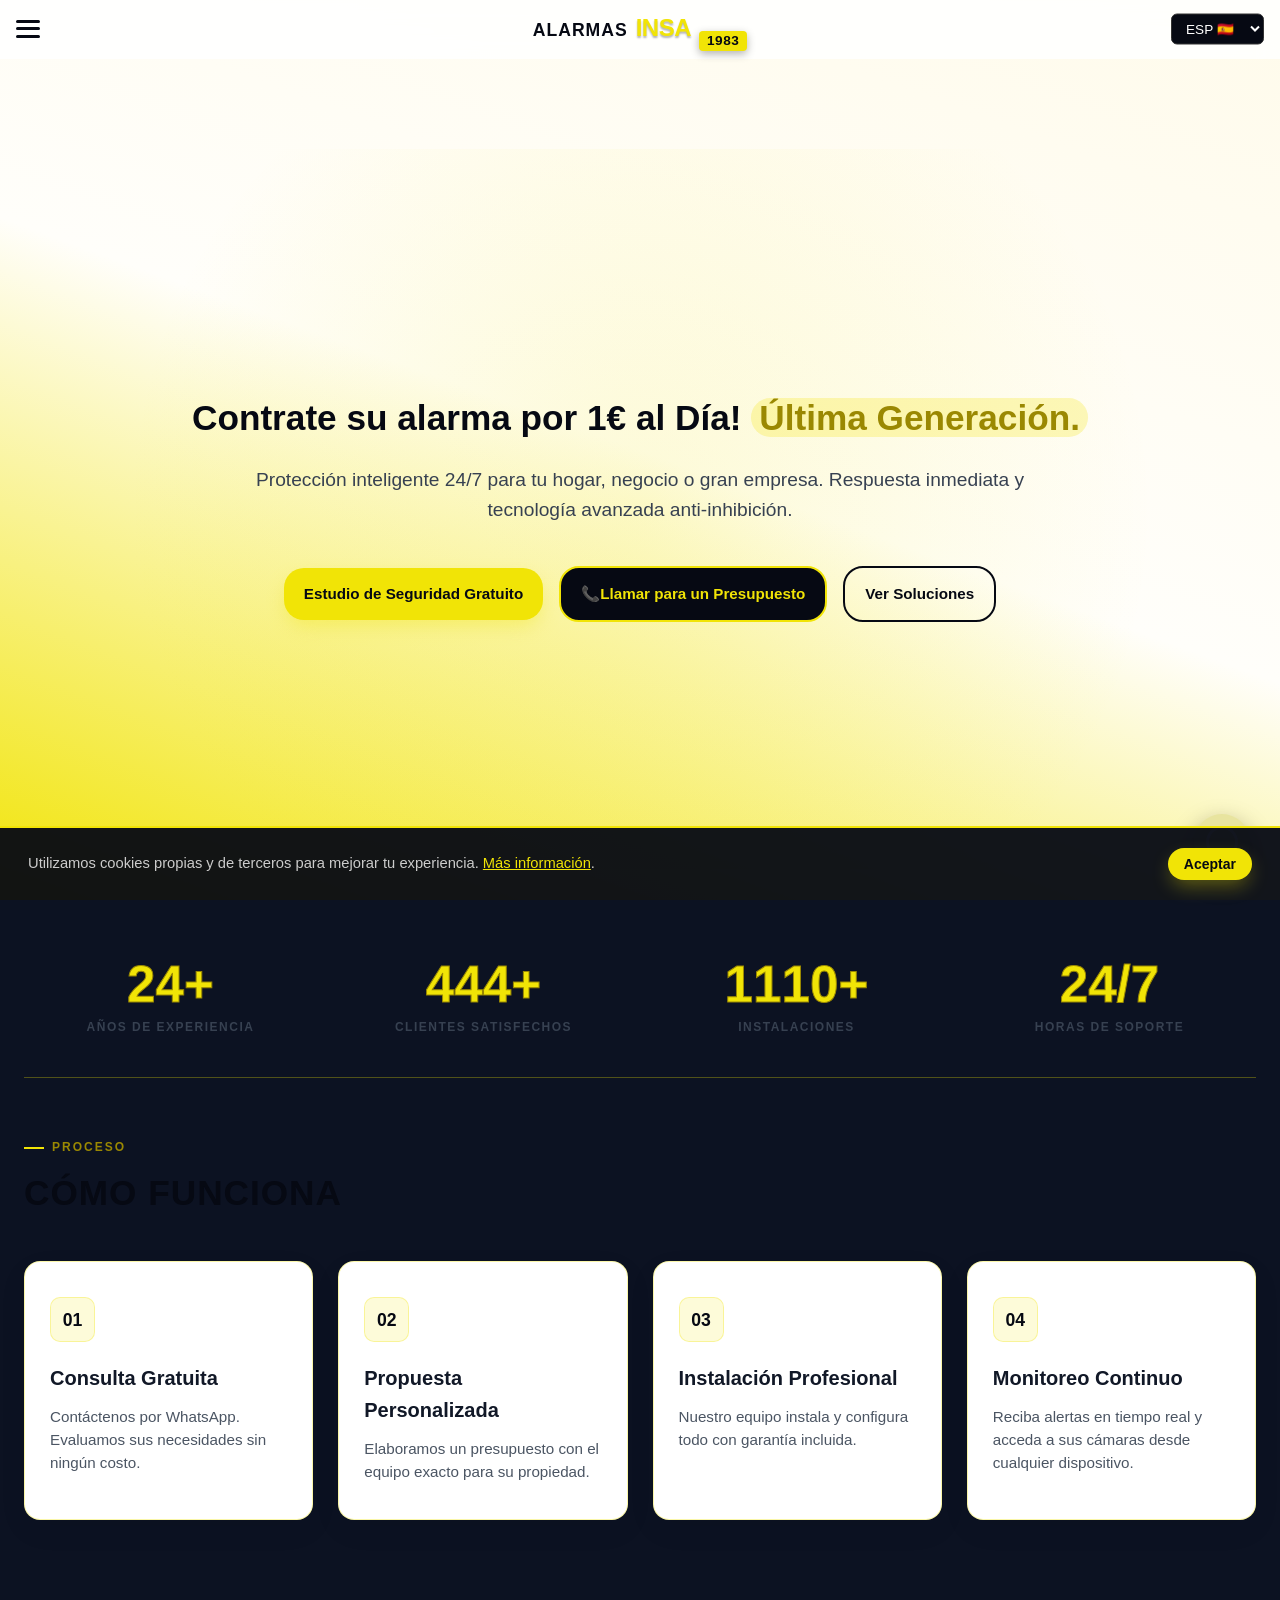
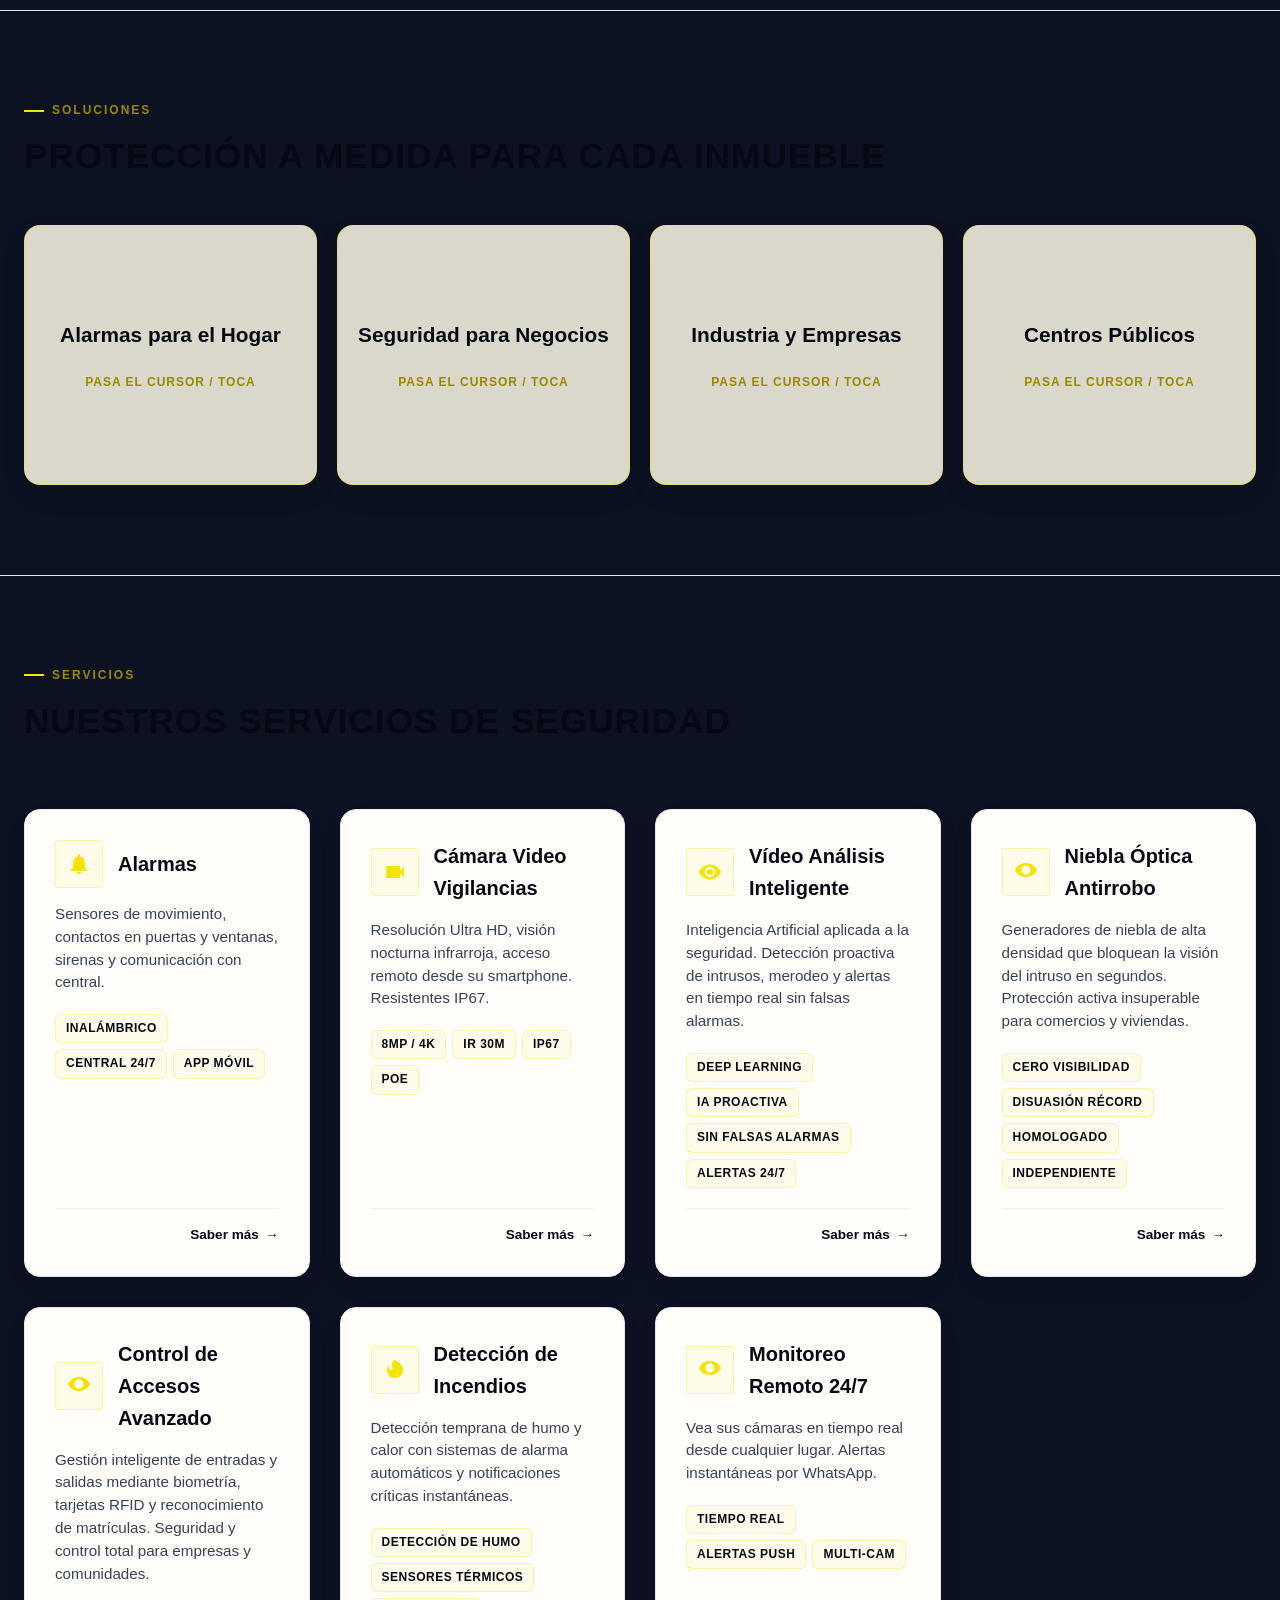
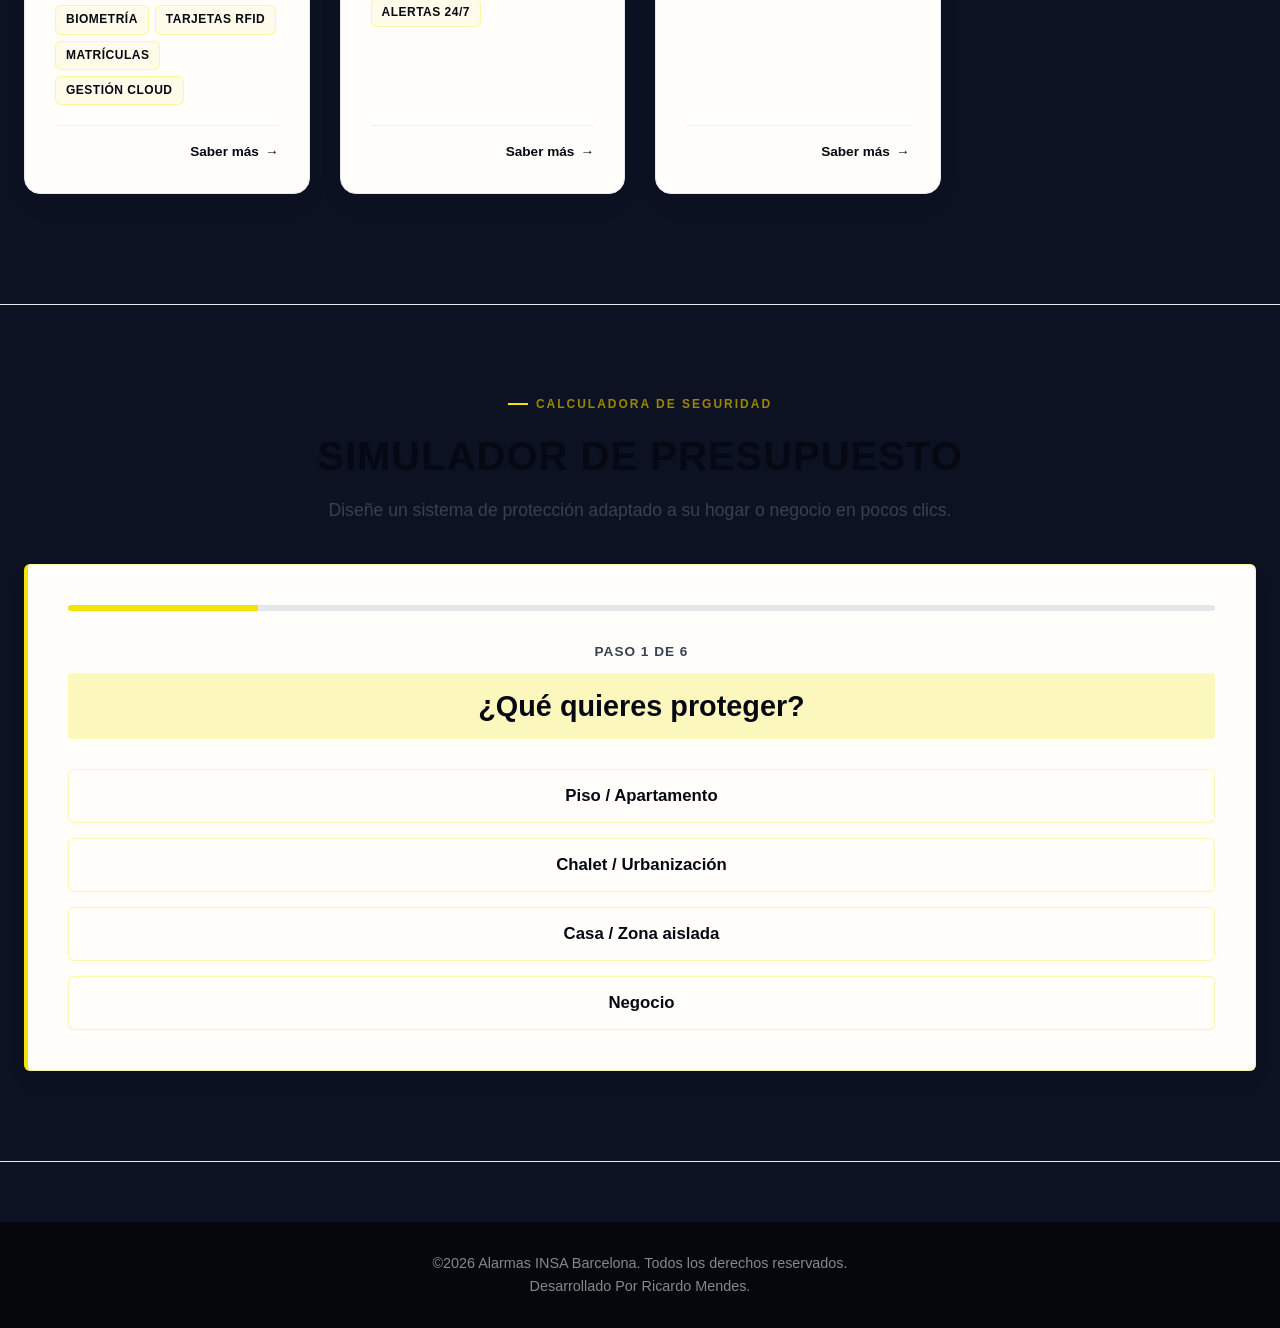
==== commit 84a19cf5: "30/10(Atualiando, dias parados)" ====
--- a/index.html
+++ b/index.html
@@ -136,7 +136,7 @@
                     </ul>
                 </div>
                 <a href="#blog" data-i18n="nav_blog">Blog/FAQ</a>
-                <a href="#contacto" data-i18n="nav_contact">Contacto</a>
+                <a href="contacto.html" data-i18n="nav_contact">Contacto</a>
             </nav>
 
             <div class="nav-actions">
--- a/assets/css/styles.css
+++ b/assets/css/styles.css
@@ -791,6 +791,109 @@
   line-height: 1.5;
   margin: 0;
 }
+.service-main-card {
+  position: relative;
+  background: #ffffff;
+  border-radius: 16px;
+  padding: 40px 30px;
+  border: 1px solid rgba(241, 228, 6, 0.25);
+  box-shadow: 0 10px 30px rgba(0, 0, 0, 0.04);
+  transition: all 0.4s cubic-bezier(0.165, 0.84, 0.44, 1);
+  cursor: pointer;
+}
+
+.service-main-card:hover {
+  transform: translateY(-10px);
+  border-color: var(--brand-yellow, #f1e406);
+  box-shadow: 0 20px 40px rgba(6, 9, 19, 0.12);
+}
+
+/* --- CARDS DE SERVIÇOS DINÂMICOS --- */
+.service-card-dynamic {
+  text-decoration: none;
+  color: inherit;
+  display: flex;
+  flex-direction: column;
+  justify-content: space-between;
+  background: var(--bg-surface, #FFFEFA);
+  border: 1px solid var(--border-light, #E5E7EB);
+  border-radius: 16px;
+  padding: 30px;
+  box-shadow: 0 10px 30px rgba(0, 0, 0, 0.03);
+  transition: all 0.4s cubic-bezier(0.16, 1, 0.3, 1);
+  position: relative;
+  overflow: hidden;
+}
+
+.service-card-dynamic:hover {
+  border-color: var(--brand-yellow, #f1e406);
+  transform: translateY(-6px);
+  box-shadow: 0 20px 40px rgba(6, 9, 19, 0.08);
+}
+
+.service-card-dynamic .service-header {
+  display: flex;
+  align-items: center;
+  gap: 15px;
+  margin-bottom: 15px;
+}
+
+.service-card-dynamic .service-icon {
+  color: var(--brand-yellow, #f1e406);
+  display: flex;
+  align-items: center;
+  justify-content: center;
+}
+
+.service-card-dynamic h3 {
+  color: var(--text-primary, #060913);
+  font-size: 1.25rem;
+  font-weight: 800;
+  margin: 0;
+}
+
+.service-card-dynamic p {
+  color: var(--text-secondary, #374151);
+  font-size: 0.95rem;
+  line-height: 1.5;
+  margin: 0 0 20px 0;
+}
+
+/* Rodapé do Card com Seta Animada */
+.service-footer {
+  margin-top: 20px;
+  padding-top: 15px;
+  border-top: 1px solid rgba(229, 231, 235, 0.6);
+  display: flex;
+  align-items: center;
+  justify-content: flex-end;
+}
+
+.service-action {
+  font-size: 0.85rem;
+  font-weight: 700;
+  color: var(--text-primary, #060913);
+  display: flex;
+  align-items: center;
+  gap: 6px;
+  transition: color 0.3s ease;
+}
+
+.service-card-dynamic:hover .service-action {
+  color: #9a8802;
+}
+
+.service-action .arrow {
+  transition: transform 0.3s cubic-bezier(0.16, 1, 0.3, 1);
+}
+
+.service-card-dynamic:hover .service-action .arrow {
+  transform: translateX(6px);
+}
+
+
+
+
 
 /* SEÇÕES & CARDS */
 .section {
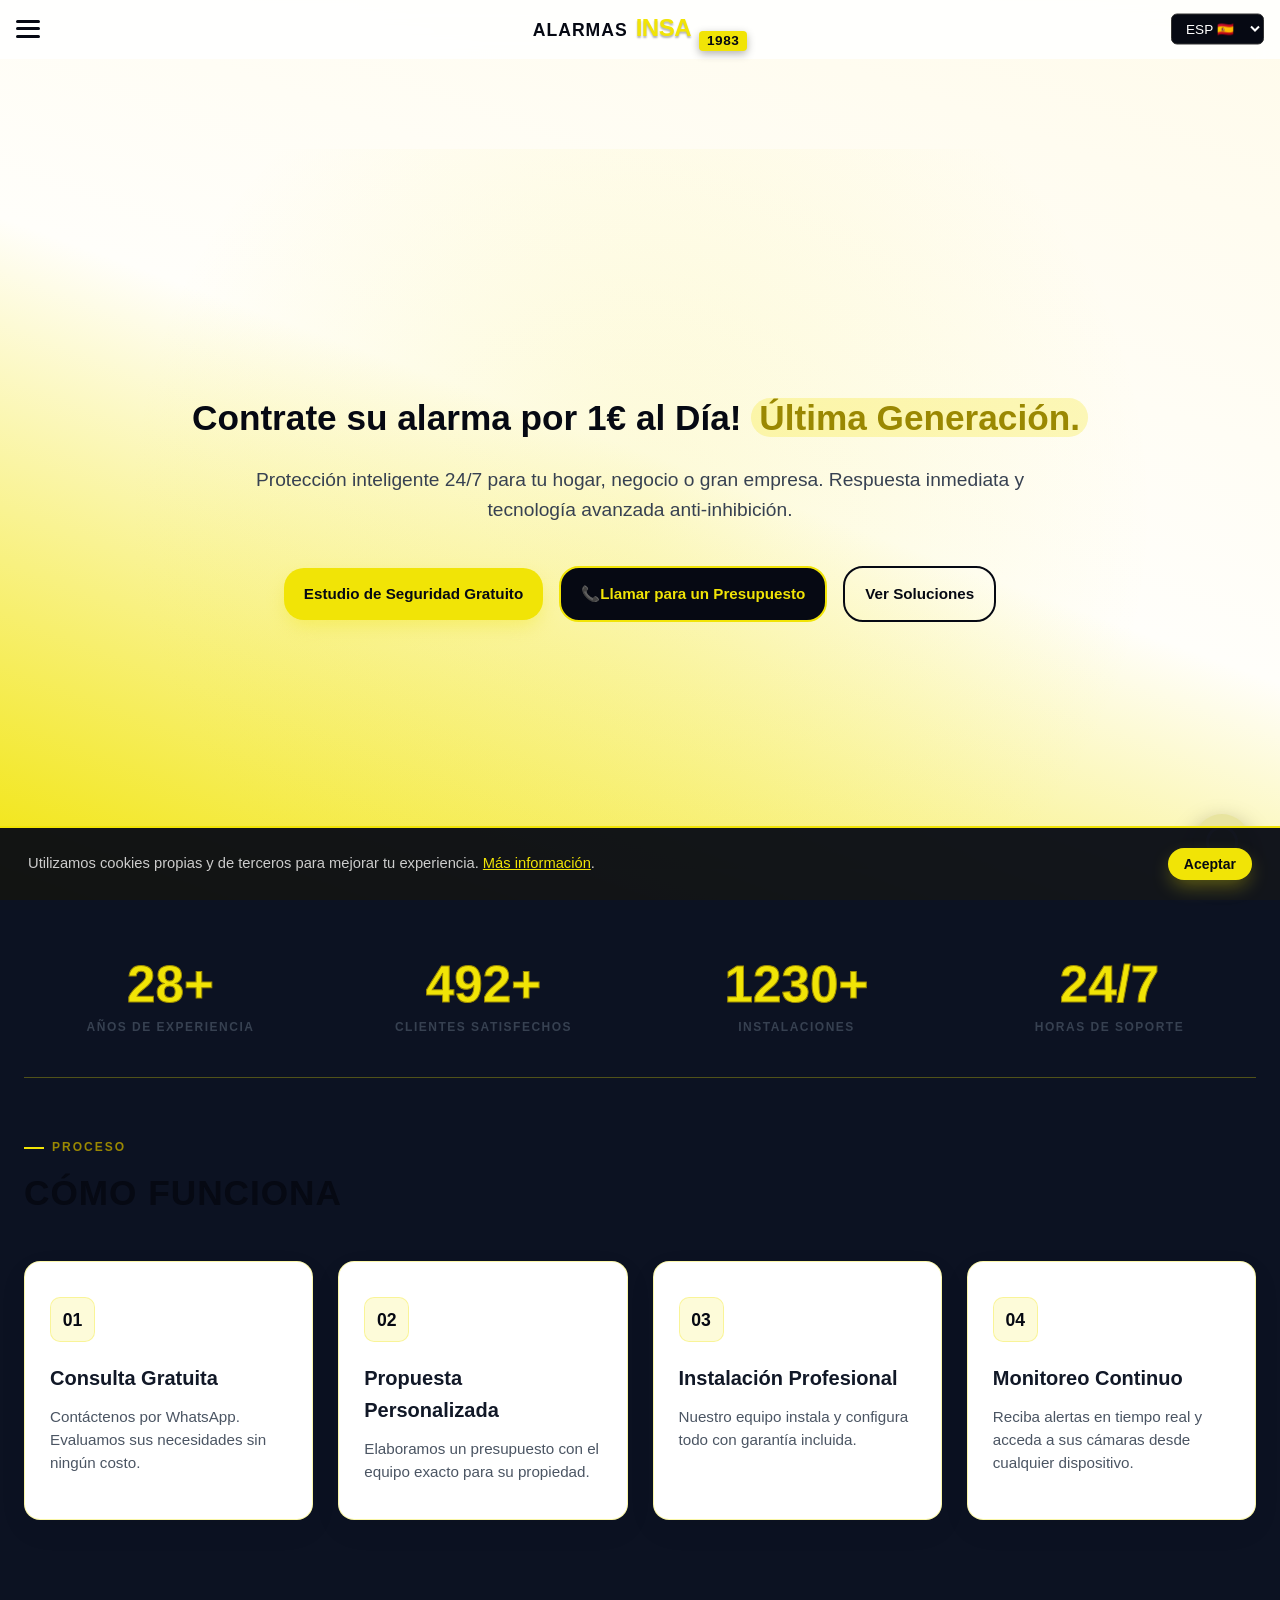
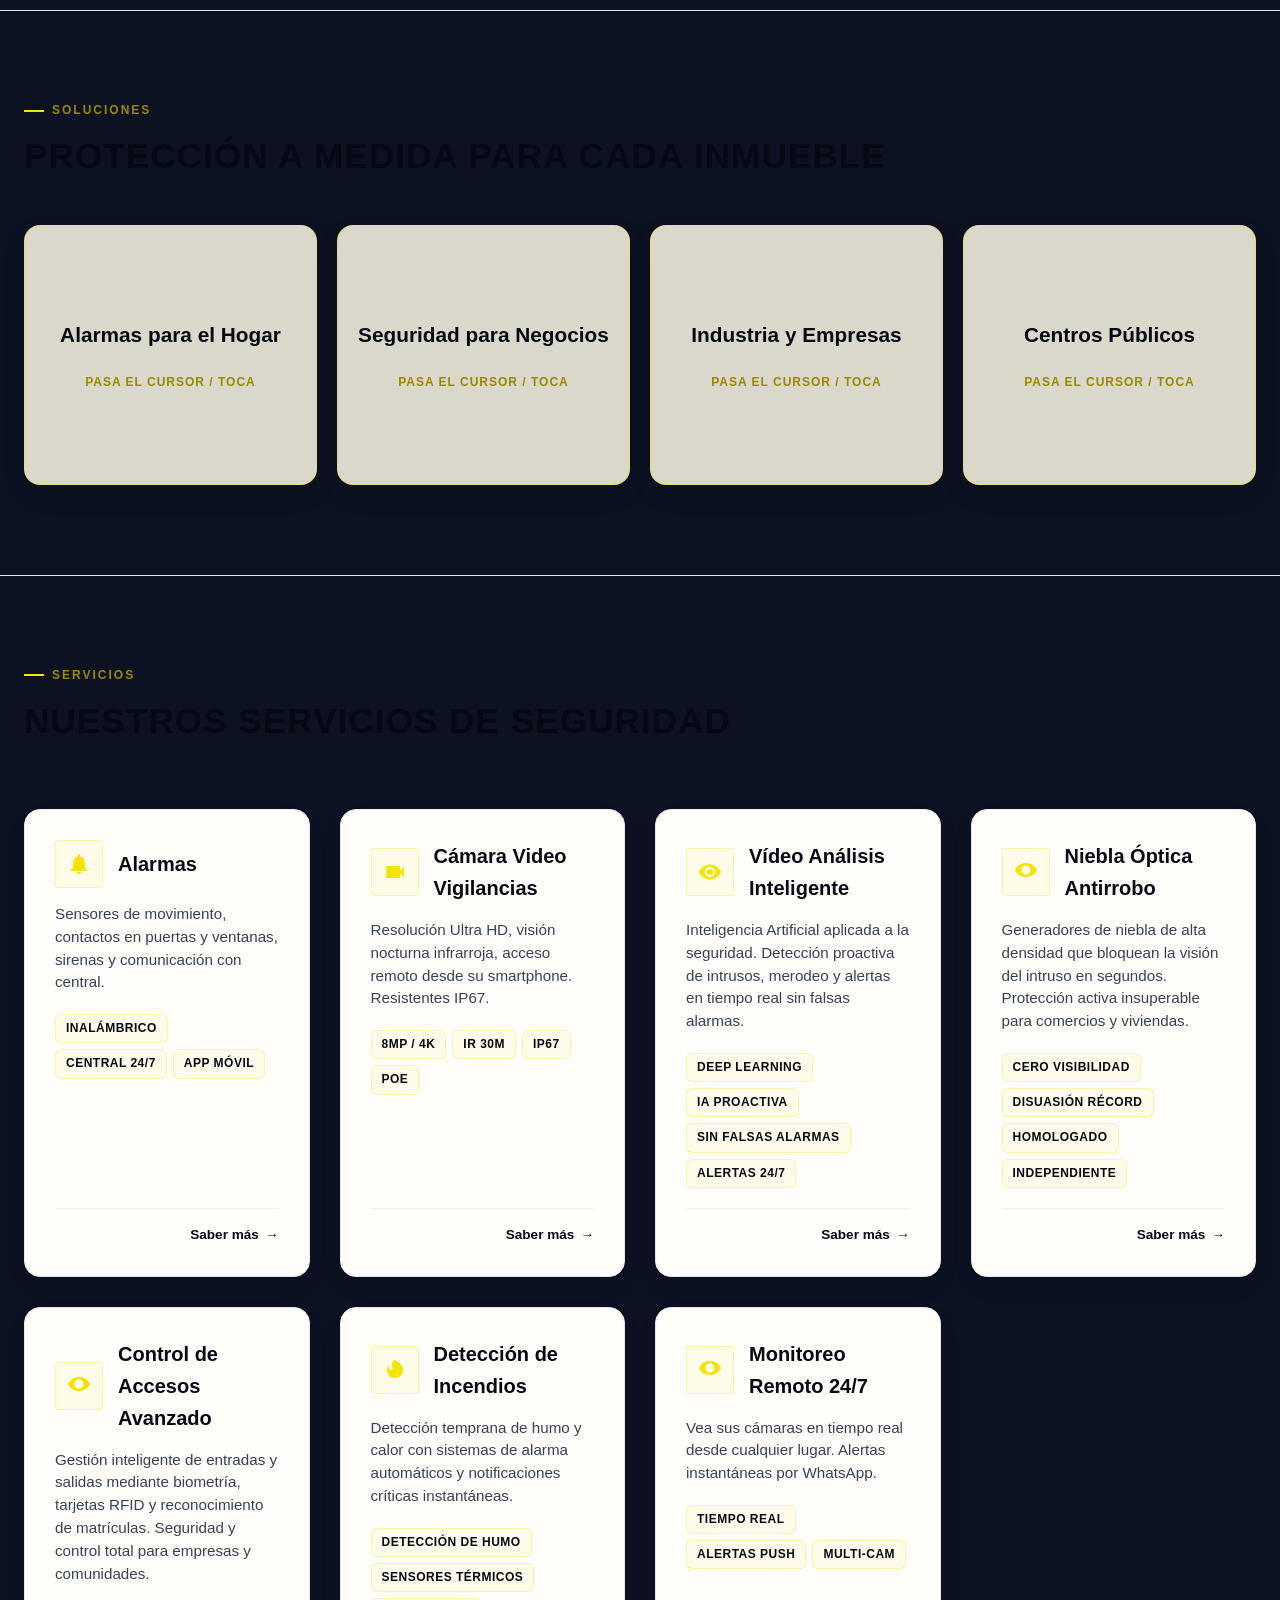
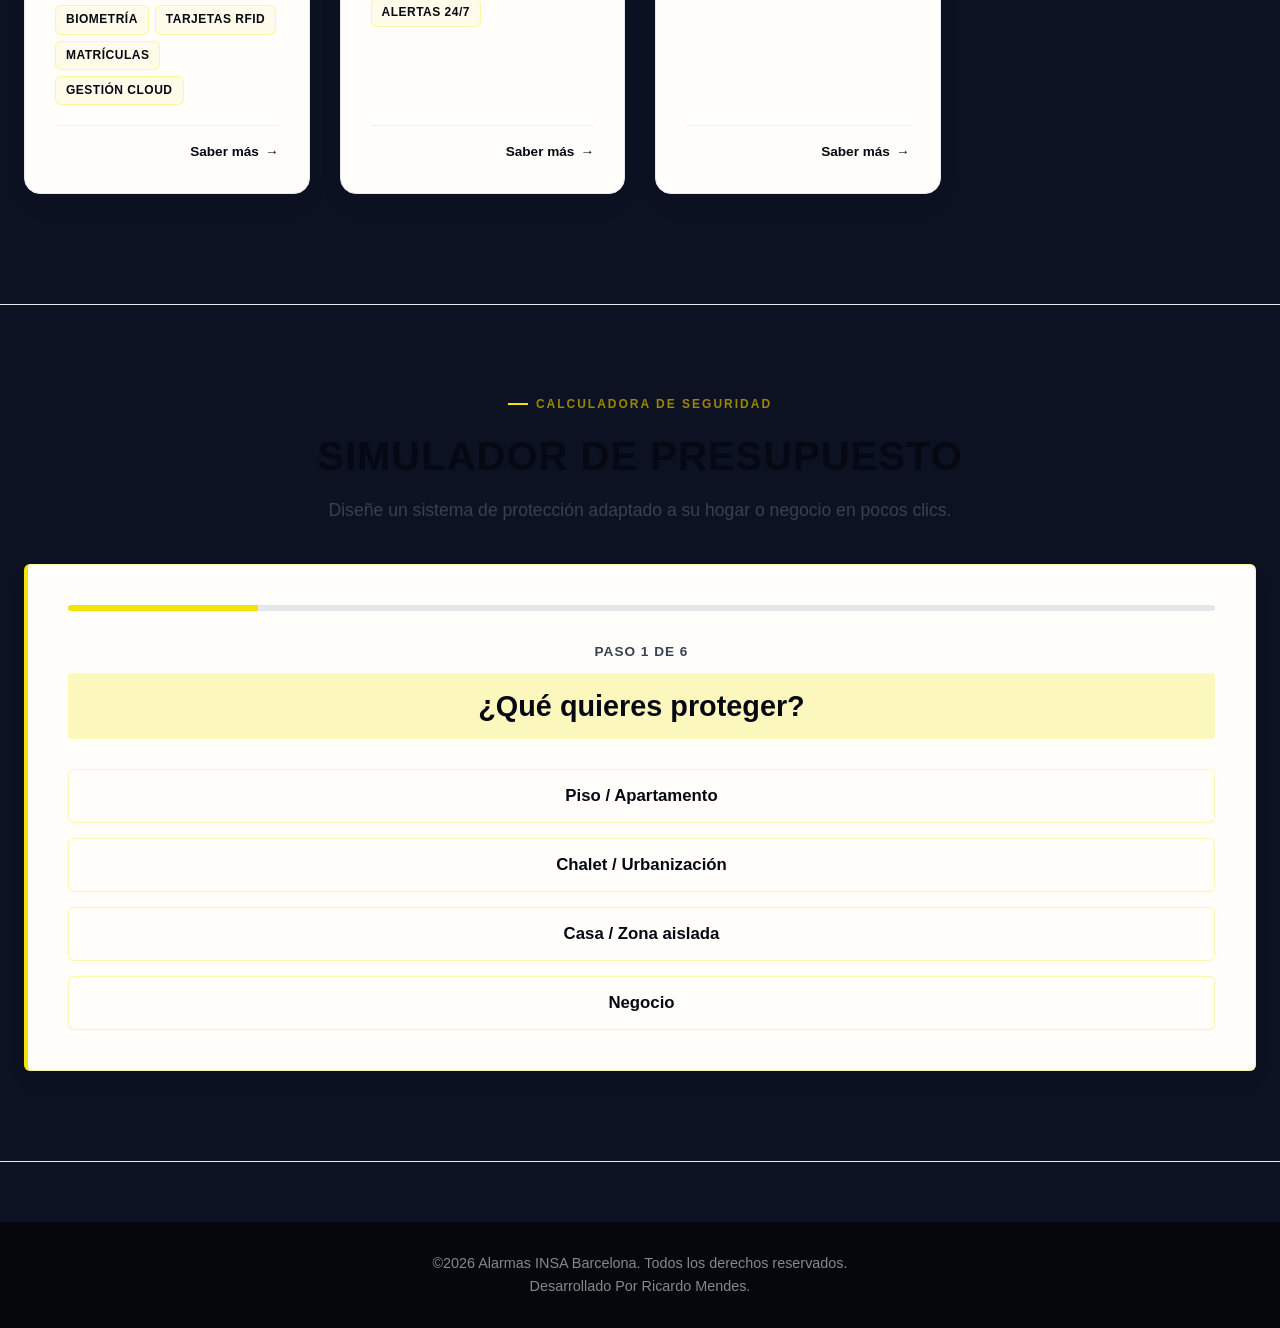
==== commit 87f960ad: "atualizando fotos pagina Alarmas" ====
--- a/index.html
+++ b/index.html
@@ -481,7 +481,7 @@
     </div>
 
     <div class="cookie-banner" id="cookie-banner">
-        <p>Utilizamos cookies propias y de terceros para mejorar tu experiencia. <a href="/privacidad.html">Más
+        <p>Utilizamos cookies propias y de terceros para mejorar tu experiencia. <a href="privacidad.html">Más
                 información</a>.</p>
         <div class="cookie-buttons">
             <button class="btn btn-primary btn-sm" id="accept-cookies">Aceptar</button>
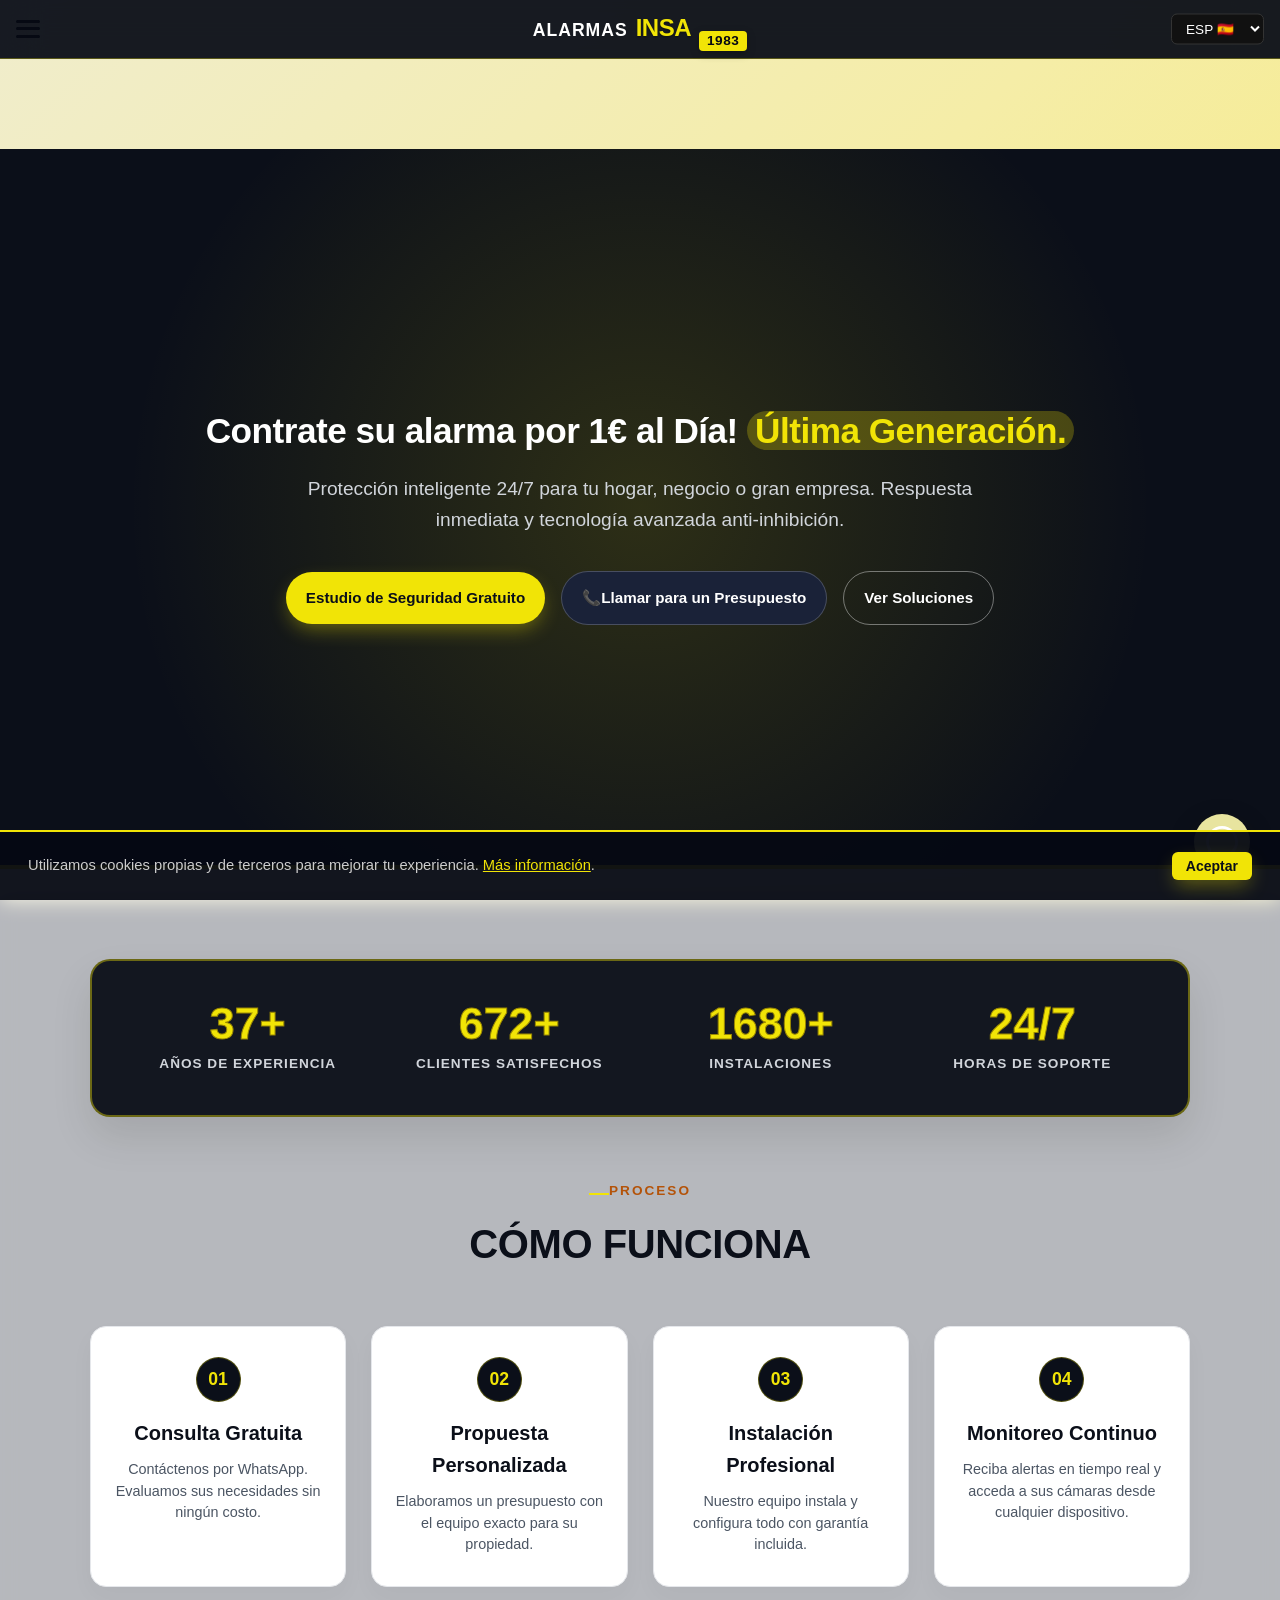
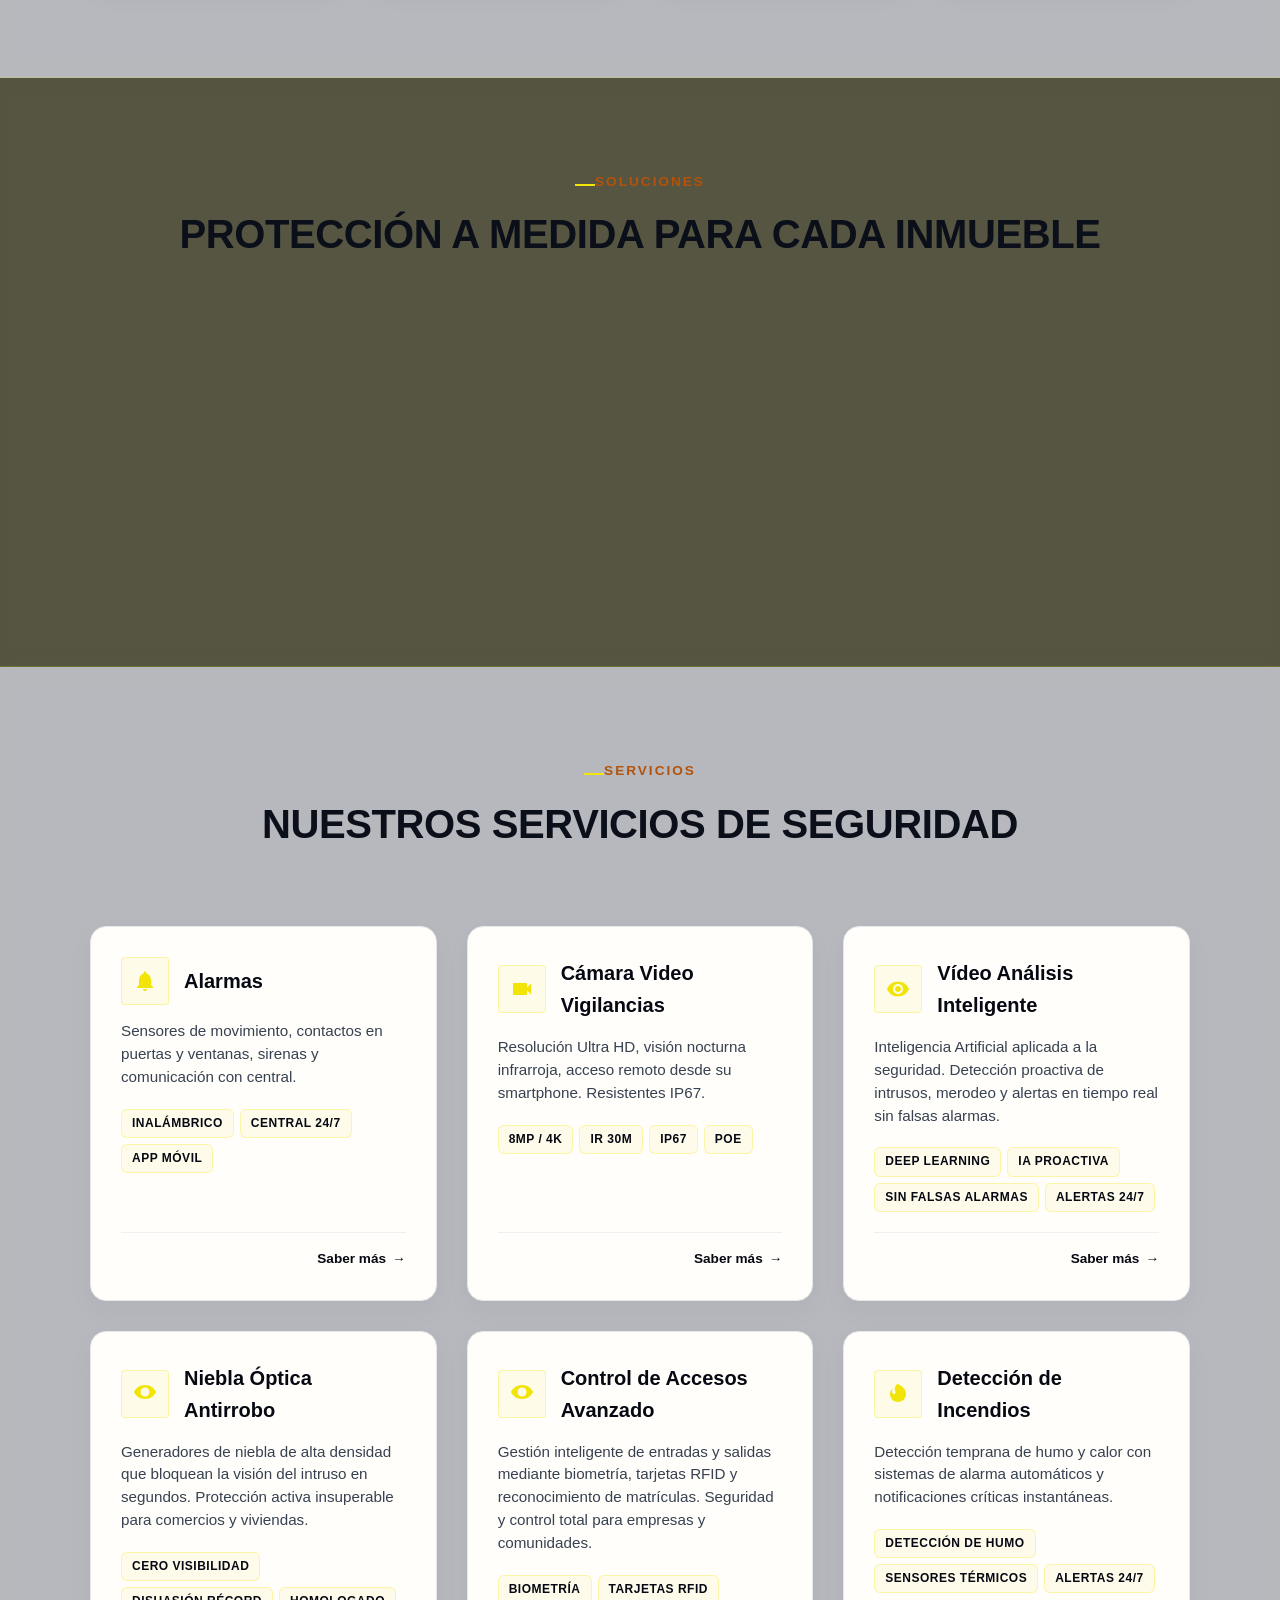
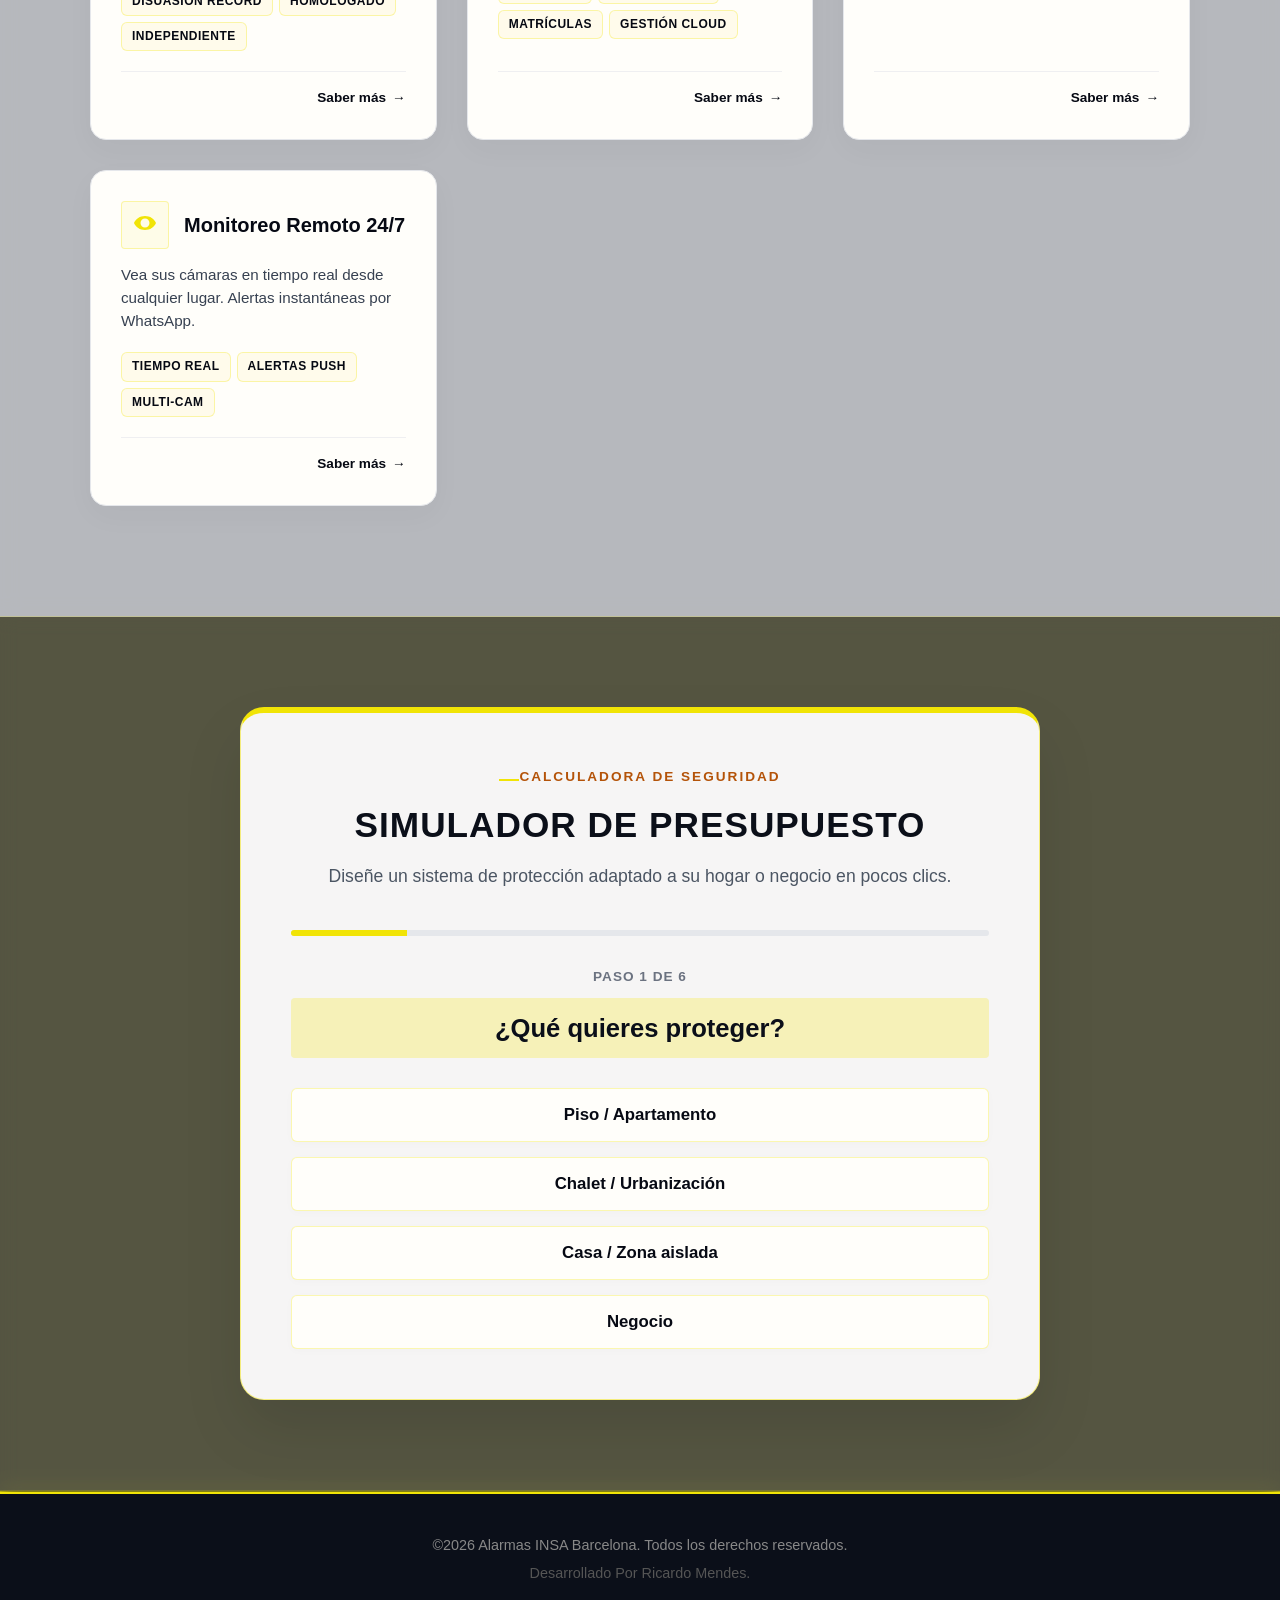
==== commit 30bab167: "Novo Stylo de paginas" ====
--- a/index.html
+++ b/index.html
@@ -12,15 +12,10 @@
         content="Proteja su hogar o empresa en Barcelona con sistemas de alarma avanzados. Máxima seguridad, instalación profesional y atención personalizada. ¡Pida presupuesto gratis!">
 
     <meta name="keywords"
-        content="alarmas barcelona, alarmas para casas barcelona, alarmas para negocios barcelona, alarmas para empresas, instalacion de alarmas barcelona, sistemas de seguridad barcelona, alarmas antiokupas, alarmas hogar, instal·lació d'alarmes, alarmes per a llars, alarmes per a negocis, alarmas insa">
+        content="alarmas barcelona, alarmas para casas barcelona, alarmas para negocios barcelona, alarmas para empresas, instalacion de alarmas barcelona, sistemas de seguridad barcelona, alarmas antiokupas, alarmas hogar, instal·lació d'alarmes, alarmes per a llars, alarmas insa">
 
     <meta name="robots" content="index, follow">
     <link rel="canonical" href="https://alarmasinsa.com/">
-
-    <meta name="robots" content="index, follow">
-    <link rel="canonical" href="https://alarmasinsa.com/">
-
-
 
     <meta property="og:type" content="website">
     <meta property="og:url" content="https://alarmasinsa.com/">
@@ -29,7 +24,6 @@
         content="Proteja su hogar o empresa en Barcelona con sistemas de alarma avanzados. Máxima seguridad e instalación profesional.">
     <meta property="og:image" content="https://alarmasinsa.com/assets/img/share-banner.jpg">
 
-
     <meta property="twitter:card" content="summary_large_image">
     <meta property="twitter:url" content="https://alarmasinsa.com/">
     <meta property="twitter:title" content="Alarmas INSA | Alarmas para Casas y Negocios en Barcelona">
@@ -38,78 +32,266 @@
     <meta property="twitter:image" content="https://alarmasinsa.com/assets/img/share-banner.jpg">
 
     <script type="application/ld+json">
-{
-  "@context": "https://schema.org",
-  "@type": "SecurityService",
-  "name": "Alarmas INSA",
-  "alternateName": "Instalaciones de Sistemas de Alarma S.A.",
-  "url": "https://alarmasinsa.com/",
-  "logo": "https://alarmasinsa.com/assets/img/logo.png",
-  "image": "https://alarmasinsa.com/assets/img/hero-bg.jpg",
-  "description": "Proteja su hogar o empresa en Barcelona con sistemas de alarma avanzados. Máxima seguridad e instalación profesional desde 1983.",
-  "foundingDate": "1983",
-  "telephone": "+34933004024", 
-  "priceRange": "€€",
-  "address": {
-    "@type": "PostalAddress",
-    "addressLocality": "Barcelona",
-    "addressRegion": "Cataluña",
-    "addressCountry": "ES"
-  },
-  "areaServed": [
     {
-      "@type": "AdministrativeArea",
-      "name": "Barcelona"
-    },
-    {
-      "@type": "AdministrativeArea",
-      "name": "Cataluña"
+      "@context": "https://schema.org",
+      "@type": "SecurityService",
+      "name": "Alarmas INSA",
+      "alternateName": "Instalaciones de Sistemas de Alarma S.A.",
+      "url": "https://alarmasinsa.com/",
+      "logo": "https://alarmasinsa.com/assets/img/logo.png",
+      "image": "https://alarmasinsa.com/assets/img/hero-bg.jpg",
+      "description": "Proteja su hogar o empresa en Barcelona con sistemas de alarma avanzados. Máxima seguridad e instalación profesional desde 1983.",
+      "foundingDate": "1983",
+      "telephone": "+34933004024", 
+      "priceRange": "€€",
+      "address": {
+        "@type": "PostalAddress",
+        "addressLocality": "Barcelona",
+        "addressRegion": "Cataluña",
+        "addressCountry": "ES"
+      },
+      "areaServed": [
+        {
+          "@type": "AdministrativeArea",
+          "name": "Barcelona"
+        },
+        {
+          "@type": "AdministrativeArea",
+          "name": "Cataluña"
+        }
+      ],
+      "openingHoursSpecification": {
+        "@type": "OpeningHoursSpecification",
+        "dayOfWeek": [
+          "Monday",
+          "Tuesday",
+          "Wednesday",
+          "Thursday",
+          "Friday"
+        ],
+        "opens": "08:00",
+        "closes": "19:00"
+      },
+      "sameAs": [
+        "https://alarmasinsa.com/"
+      ]
     }
-  ],
-  "openingHoursSpecification": {
-    "@type": "OpeningHoursSpecification",
-    "dayOfWeek": [
-      "Monday",
-      "Tuesday",
-      "Wednesday",
-      "Thursday",
-      "Friday"
-    ],
-    "opens": "08:00",
-    "closes": "19:00"
-  },
-  "sameAs": [
-    "https://alarmasinsa.com/"
-  ]
-}
-</script>
-
+    </script>
 
     <link rel="stylesheet" href="https://cdnjs.cloudflare.com/ajax/libs/font-awesome/6.4.0/css/all.min.css">
     <link rel="stylesheet" href="assets/css/styles.css">
 
+    <style>
+        /* Paleta Oficial INSA Integrada ao Estilo Apple Showcase */
+        body {
+            background: linear-gradient(135deg, #f0edcc 0%, #f5eda7 50%, #f7ea7b 100%);
+            background-attachment: fixed;
+            color: #1d1d1f;
+            font-family: 'Poppins', -apple-system, BlinkMacSystemFont, "Segoe UI", Roboto, sans-serif;
+            margin: 0;
+            padding: 0;
+            -webkit-font-smoothing: antialiased;
+            overflow-x: hidden;
+        }
+
+        /* Header Translúcido Estilo Apple com Padrão INSA */
+        .navbar {
+            background: rgba(11, 15, 25, 0.95);
+            backdrop-filter: blur(20px);
+            -webkit-backdrop-filter: blur(20px);
+            position: sticky;
+            top: 0;
+            z-index: 1000;
+            border-bottom: 1px solid rgba(241, 228, 6, 0.3);
+        }
+
+        .nav-menu a,
+        .nav-menu .dropdown-toggle {
+            color: #f1e406 !important;
+            text-decoration: none;
+            font-weight: 700;
+            transition: color 0.3s ease;
+        }
+
+        .nav-menu a:hover,
+        .nav-menu .dropdown-toggle:hover {
+            color: #fff !important;
+        }
+
+        /* Hero / Topo Estilo Apresentação Apple com Fundo Escuro Corporativo INSA */
+        .hero {
+            text-align: center;
+            padding: 110px 20px 90px 20px;
+            background-color: #0b0f19;
+            color: #fff;
+            border-bottom: 4px solid #f1e406;
+        }
+
+        .hero h1 {
+            font-size: 3.5rem;
+            font-weight: 700;
+            color: #ffffff;
+            margin: 0 0 20px 0;
+            letter-spacing: -0.015em;
+        }
+
+        .hero h1 span {
+            color: #f1e406;
+        }
+
+        .hero p {
+            font-size: 1.2rem;
+            font-weight: 400;
+            color: #d1d5db;
+            max-width: 720px;
+            margin: 0 auto 35px auto;
+            line-height: 1.6;
+        }
+
+        /* Seções Estilo Apple Showcase (Full Width com Alternância Suave INSA) */
+        .insa-apple-section {
+            padding: 90px 20px;
+            border-bottom: 1px solid rgba(241, 228, 6, 0.2);
+            display: flex;
+            align-items: center;
+            justify-content: center;
+        }
+
+        .insa-apple-section:nth-child(odd) {
+            background-color: rgba(255, 255, 255, 0.7);
+            backdrop-filter: blur(10px);
+        }
+
+        .insa-apple-section:nth-child(even) {
+            background-color: rgba(254, 240, 138, 0.3);
+            backdrop-filter: blur(10px);
+        }
+
+        .insa-apple-content {
+            max-width: 1100px;
+            width: 100%;
+        }
+
+        /* Estatísticas e Processo refinados no padrão suave */
+        .stats-grid {
+            background: rgba(11, 15, 25, 0.95);
+            border-radius: 20px;
+            padding: 40px;
+            color: #fff;
+            box-shadow: 0 20px 40px rgba(0, 0, 0, 0.1);
+            border: 2px solid rgba(241, 228, 6, 0.4);
+            margin-bottom: 60px;
+        }
+
+        .stat-item .number {
+            color: #f1e406;
+            font-size: 2.8rem;
+            font-weight: 800;
+        }
+
+        .stat-item .label {
+            color: #d1d5db;
+            font-size: 0.85rem;
+            letter-spacing: 1px;
+        }
+
+        /* Process Grid */
+        .process-grid {
+            display: grid;
+            grid-template-columns: repeat(auto-fit, minmax(220px, 1fr));
+            gap: 25px;
+            margin-top: 40px;
+        }
+
+        .process-card {
+            background: #ffffff;
+            border: 1px solid #e5e7eb;
+            border-radius: 16px;
+            padding: 30px 20px;
+            text-align: center;
+            box-shadow: 0 10px 25px rgba(0, 0, 0, 0.03);
+            transition: transform 0.3s ease, border-color 0.3s ease;
+        }
+
+        .process-card:hover {
+            transform: translateY(-5px);
+            border-color: #f1e406;
+        }
+
+        .process-number {
+            color: #f1e406;
+            background: #0b0f19;
+            width: 45px;
+            height: 45px;
+            display: flex;
+            align-items: center;
+            justify-content: center;
+            border-radius: 50%;
+            margin: 0 auto 15px auto;
+            font-weight: 700;
+        }
+
+        /* Títulos de Seção */
+        .section-header {
+            text-align: center;
+            margin-bottom: 50px;
+        }
+
+        .section-tag {
+            color: #b45309;
+            font-weight: 700;
+            text-transform: uppercase;
+            letter-spacing: 2px;
+            font-size: 0.85rem;
+            margin-bottom: 10px;
+            display: inline-block;
+        }
+
+        .section-title {
+            color: #0b0f19;
+            font-size: 2.5rem;
+            font-weight: 800;
+            letter-spacing: -0.01em;
+        }
+
+        /* Simulador Corporativo Integrado */
+        .insa-simulator-wrapper {
+            background: rgba(255, 255, 255, 0.95);
+            border-radius: 24px;
+            padding: 50px;
+            box-shadow: 0 30px 60px rgba(0, 0, 0, 0.1);
+            border: 1px solid rgba(241, 228, 6, 0.5);
+            border-top: 6px solid #f1e406;
+            max-width: 800px;
+            margin: 0 auto;
+        }
+    </style>
 </head>
 
 <body>
 
+    <!-- HEADER / NAVBAR -->
     <header class="navbar">
-        <div class="container navbar-content">
+        <div class="container navbar-content"
+            style="display: flex; justify-content: space-between; align-items: center; max-width: 1160px; margin: 0 auto; padding: 15px 20px;">
             <div class="logo">
                 <a href="index.html">
                     <h2
-                        style="font-size: 2rem; font-weight: 900; letter-spacing: -0.5px; display: inline-flex; align-items: baseline; gap: 8px; line-height: 1;">
+                        style="font-size: 1.8rem; font-weight: 900; letter-spacing: -0.5px; display: inline-flex; align-items: baseline; gap: 8px; line-height: 1; margin: 0;">
                         <span class="logo-alarmas"
-                            style="font-size: 1.1rem; font-weight: 800; text-transform: uppercase; letter-spacing: 1px;">Alarmas</span>
+                            style="font-size: 1.1rem; font-weight: 800; text-transform: uppercase; letter-spacing: 1px; color: #ffffff !important;">Alarmas</span>
                         <span style="color: #f1e406; text-shadow: 0 1.5px 2px rgba(0,0,0,0.3);">INSA</span>
                         <span
                             style="font-size: 0.85rem; font-weight: 800; background: #f1e406; color: #060913; padding: 3px 8px; border-radius: 4px; letter-spacing: 0.5px; position: relative; top: 4px; box-shadow: 0 3px 8px rgba(0,0,0,0.3);">1983</span>
                     </h2>
                 </a>
             </div>
-            <nav class="nav-menu">
-                <a href="#soluciones" data-i18n="nav_solutions">Soluciones</a>
+            <nav class="nav-menu" style="display: flex; gap: 25px; align-items: center;">
+                <a href="#soluciones" data-i18n="nav_solutions"
+                    style="color: #f1e406 !important; text-decoration: none;">Soluciones</a>
                 <div class="dropdown">
-                    <a class="dropdown-toggle" data-i18n="nav_services">Servicios</a>
+                    <a class="dropdown-toggle" data-i18n="nav_services"
+                        style="color: #f1e406 !important; text-decoration: none;">Servicios</a>
                     <ul class="dropdown-menu">
                         <li><a href="servicios/alarmas.html" data-i18n="sub_alarmas">Alarmas</a></li>
                         <li><a href="servicios/videovigilancia.html" data-i18n="sub_videovigilancia">Cámara Video
@@ -126,33 +308,35 @@
                         </li>
                     </ul>
                 </div>
-
-                <a href="#simulador-presupuesto" data-i18n="nav_simulator">Simulador</a>
+                <a href="#simulador-presupuesto" data-i18n="nav_simulator"
+                    style="color: #f1e406 !important; text-decoration: none;">Simulador</a>
                 <div class="dropdown">
-                    <a class="dropdown-toggle" data-i18n="nav_company">Empresa</a>
+                    <a class="dropdown-toggle" data-i18n="nav_company"
+                        style="color: #f1e406 !important; text-decoration: none;">Empresa</a>
                     <ul class="dropdown-menu">
                         <li><a href="nosotros.html" data-i18n="sub_about">Sobre Nosotros</a></li>
                         <li><a href="trabaja.html" data-i18n="nav_trabaja">Trabaja con nosotros</a></li>
                     </ul>
                 </div>
-                <a href="#blog" data-i18n="nav_blog">Blog/FAQ</a>
-                <a href="contacto.html" data-i18n="nav_contact">Contacto</a>
+                <a href="#blog" data-i18n="nav_blog" style="color: #f1e406 !important ; text-decoration: none;">Blog/FAQ</a>
+                <a href="contacto.html" data-i18n="nav_contact"
+                    style="color: #f1e406 !important ; text-decoration: none;">Contacto</a>
             </nav>
 
-            <div class="nav-actions">
-                <a href="tel:+34933004024" class="btn btn-call btn-sm" title="Llamar ahora">
+            <div class="nav-actions" style="display: flex; gap: 15px; align-items: center;">
+                <a href="tel:+34933004024" class="btn btn-call btn-sm" title="Llamar ahora"
+                    style="color: #fff; text-decoration: none;">
                     📞 <span data-i18n="btn_call">Llama Ahora</span>
                 </a>
-
-                <button class="btn btn-whatsapp-header btn-sm" onclick="openDirectWhatsapp()" title="Chat de WhatsApp">
+                <button class="btn btn-whatsapp-header btn-sm" onclick="openDirectWhatsapp()" title="Chat de WhatsApp"
+                    style="cursor: pointer;">
                     💬 WhatsApp
                 </button>
-
-                <a href="#simulador-presupuesto" class="btn btn-primary btn-sm" data-i18n="btn_quote">Solicitar
+                <a href="#simulador-presupuesto" class="btn btn-primary btn-sm" data-i18n="btn_quote"
+                    style="background: #f1e406; color: #0b0f19; padding: 8px 16px; border-radius: 980px; font-weight: 700; text-decoration: none;">Solicitar
                     Presupuesto</a>
-
                 <select id="langSelect" class="lang-selector"
-                    style="background: #060913; color: #fff; border: 1px solid #333; padding: 5px 8px; border-radius: 6px; cursor: pointer;">
+                    style="background: #111; color: #fff; border: 1px solid #333; padding: 5px 8px; border-radius: 6px; cursor: pointer;">
                     <option value="ca">CAT 🇪🇸</option>
                     <option value="es" selected>ESP 🇪🇸</option>
                     <option value="en">ENG 🇬🇧</option>
@@ -161,44 +345,52 @@
         </div>
     </header>
 
+    <!-- HERO SECTION -->
     <section id="inicio" class="hero">
-        <div class="container">
+        <div class="container" style="max-width: 900px; margin: 0 auto;">
             <h1 data-i18n="hero_title">Contrate su alarma por 1€ Euro al Día! <span>Última Generación</span></h1>
             <p data-i18n="hero_desc">Protección inteligente 24/7 para tu hogar, negocio o gran empresa en Barcelona.
                 Respuesta inmediata y tecnología avanzada anti-inhibición.</p>
-            <div class="hero-buttons">
-                <a href="#simulador-presupuesto" class="btn btn-primary btn-large" data-i18n="btn_free_study">Estudio de
-                    Seguridad Gratuito</a>
-                <a href="tel:+34933004024" class="btn btn-secondary btn-large">📞 <span data-i18n="btn_call_hero">Llamar
-                        a un Técnico</span></a>
-                <a href="#soluciones" class="btn btn-outline-hero btn-large" data-i18n="btn_view_solutions">Ver
+            <div class="hero-buttons" style="display: flex; gap: 15px; justify-content: center; flex-wrap: wrap;">
+                <a href="#simulador-presupuesto" class="btn btn-primary btn-large" data-i18n="btn_free_study"
+                    style="background: #f1e406; color: #0b0f19; padding: 14px 28px; border-radius: 980px; font-weight: 700; text-decoration: none;">Estudio
+                    de Seguridad Gratuito</a>
+                <a href="tel:+34933004024" class="btn btn-secondary btn-large"
+                    style="background: #1a2238; color: #fff; border: 1px solid rgba(255,255,255,0.2); padding: 14px 28px; border-radius: 980px; font-weight: 700; text-decoration: none;">📞
+                    <span data-i18n="btn_call_hero">Llamar a un Técnico</span></a>
+                <a href="#soluciones" class="btn btn-outline-hero btn-large" data-i18n="btn_view_solutions"
+                    style="color: #fff; border: 1px solid rgba(255,255,255,0.4); padding: 14px 28px; border-radius: 980px; font-weight: 700; text-decoration: none;">Ver
                     Soluciones</a>
             </div>
         </div>
     </section>
 
-    <section class="section">
-        <div class="container">
+    <!-- SEÇÃO 1: ESTATÍSTICAS E PROCESSO (Estilo Showcase INSA) -->
+    <section class="insa-apple-section">
+        <div class="insa-apple-content">
             <div class="stats-grid" id="stats-section">
-                <div class="stat-item">
-                    <div class="number"><span class="counter" data-target="43">0</span>+</div>
-                    <div class="label" data-i18n="stat_1">AÑOS DE EXPERIENCIA</div>
-                </div>
-                <div class="stat-item">
-                    <div class="number"><span class="counter" data-target="800">0</span>+</div>
-                    <div class="label" data-i18n="stat_2">CLIENTES SATISFECHOS</div>
-                </div>
-                <div class="stat-item">
-                    <div class="number"><span class="counter" data-target="2000">0</span>+</div>
-                    <div class="label" data-i18n="stat_3">INSTALACIONES</div>
-                </div>
-                <div class="stat-item">
-                    <div class="number">24/7</div>
-                    <div class="label" data-i18n="stat_4">HORAS DE SOPORTE</div>
-                </div>
-            </div>
-
-            <div class="section-header">
+                <div
+                    style="display: grid; grid-template-columns: repeat(auto-fit, minmax(200px, 1fr)); gap: 30px; text-align: center;">
+                    <div class="stat-item">
+                        <div class="number"><span class="counter" data-target="43">0</span>+</div>
+                        <div class="label" data-i18n="stat_1">AÑOS DE EXPERIENCIA</div>
+                    </div>
+                    <div class="stat-item">
+                        <div class="number"><span class="counter" data-target="800">0</span>+</div>
+                        <div class="label" data-i18n="stat_2">CLIENTES SATISFECHOS</div>
+                    </div>
+                    <div class="stat-item">
+                        <div class="number"><span class="counter" data-target="2000">0</span>+</div>
+                        <div class="label" data-i18n="stat_3">INSTALACIONES</div>
+                    </div>
+                    <div class="stat-item">
+                        <div class="number" style="color: #f1e406; font-size: 2.8rem; font-weight: 800;">24/7</div>
+                        <div class="label" data-i18n="stat_4">HORAS DE SOPORTE</div>
+                    </div>
+                </div>
+            </div>
+
+            <div class="section-header" style="margin-top: 60px;">
                 <div class="section-tag" data-i18n="tag_process">PROCESO</div>
                 <h2 class="section-title" data-i18n="title_process">CÓMO FUNCIONA</h2>
             </div>
@@ -206,37 +398,46 @@
             <div class="process-grid">
                 <div class="process-card">
                     <div class="process-number">01</div>
-                    <h4 data-i18n="proc_1_title">Consulta Gratuita</h4>
-                    <p data-i18n="proc_1_desc">Contáctenos por WhatsApp. Evaluamos sus necesidades sin ningún costo.</p>
+                    <h4 data-i18n="proc_1_title" style="color: #0b0f19; font-weight: 700; margin-bottom: 10px;">Consulta
+                        Gratuita</h4>
+                    <p data-i18n="proc_1_desc" style="color: #4b5563; font-size: 0.9rem; line-height: 1.5;">Contáctenos
+                        por WhatsApp. Evaluamos sus necesidades sin ningún costo.</p>
                 </div>
                 <div class="process-card">
                     <div class="process-number">02</div>
-                    <h4 data-i18n="proc_2_title">Propuesta Personalizada</h4>
-                    <p data-i18n="proc_2_desc">Elaboramos un presupuesto con el equipo exacto para su propiedad.</p>
+                    <h4 data-i18n="proc_2_title" style="color: #0b0f19; font-weight: 700; margin-bottom: 10px;">
+                        Propuesta Personalizada</h4>
+                    <p data-i18n="proc_2_desc" style="color: #4b5563; font-size: 0.9rem; line-height: 1.5;">Elaboramos
+                        un presupuesto con el equipo exacto para su propiedad.</p>
                 </div>
                 <div class="process-card">
                     <div class="process-number">03</div>
-                    <h4 data-i18n="proc_3_title">Instalación Profesional</h4>
-                    <p data-i18n="proc_3_desc">Nuestro equipo instala y configura todo con garantía incluida.</p>
+                    <h4 data-i18n="proc_3_title" style="color: #0b0f19; font-weight: 700; margin-bottom: 10px;">
+                        Instalación Profesional</h4>
+                    <p data-i18n="proc_3_desc" style="color: #4b5563; font-size: 0.9rem; line-height: 1.5;">Nuestro
+                        equipo instala y configura todo con garantía incluida.</p>
                 </div>
                 <div class="process-card">
                     <div class="process-number">04</div>
-                    <h4 data-i18n="proc_4_title">Monitoreo Continuo</h4>
-                    <p data-i18n="proc_4_desc">Reciba alertas en tiempo real y acceda a sus cámaras desde cualquier
-                        dispositivo.</p>
+                    <h4 data-i18n="proc_4_title" style="color: #0b0f19; font-weight: 700; margin-bottom: 10px;">
+                        Monitoreo Continuo</h4>
+                    <p data-i18n="proc_4_desc" style="color: #4b5563; font-size: 0.9rem; line-height: 1.5;">Reciba
+                        alertas en tiempo real y acceda a sus cámaras desde cualquier dispositivo.</p>
                 </div>
             </div>
         </div>
     </section>
-    
-    <section id="soluciones" class="section">
-        <div class="container">
+
+    <!-- SEÇÃO 2: SOLUÇÕES (Flip Cards) -->
+    <section id="soluciones" class="insa-apple-section">
+        <div class="insa-apple-content">
             <div class="section-header">
                 <div class="section-tag" data-i18n="tag_solutions">SOLUCIONES</div>
                 <h2 class="section-title" data-i18n="title_solutions">Protección a Medida para Cada Inmueble</h2>
             </div>
 
-            <div class="grid grid-4 solutions-container">
+            <div class="grid grid-4 solutions-container"
+                style="display: grid; grid-template-columns: repeat(auto-fit, minmax(240px, 1fr)); gap: 25px;">
                 <!-- Card 1: Hogar -->
                 <div class="flip-card">
                     <div class="flip-card-inner">
@@ -300,8 +501,9 @@
         </div>
     </section>
 
-    <section id="servicios" class="section">
-        <div class="container">
+    <!-- SEÇÃO 3: NOSSOS SERVIÇOS -->
+    <section id="servicios" class="insa-apple-section">
+        <div class="insa-apple-content">
             <div class="section-header">
                 <div class="section-tag" data-i18n="tag_services">SERVICIOS</div>
                 <h2 class="section-title" data-i18n="title_services">NUESTROS SERVICIOS DE SEGURIDAD</h2>
@@ -312,42 +514,40 @@
         </div>
     </section>
 
-
-    <section class="section bg-light" id="simulador-presupuesto">
-        <div class="container" style="max-width: 750px;">
-            <div style="text-align: center; margin-bottom: 40px;">
-                <span class="section-tag" style="justify-content: center; margin-bottom: 10px;"
-                    data-i18n="wizard.sectionTag">Calculadora de Seguridad</span>
-                <h2 style="font-size: 2.5rem; font-weight: 900; color: var(--brand-blue); text-transform: uppercase; letter-spacing: 1px;"
-                    data-i18n="wizard.sectionTitle">
-                    Simulador de Presupuesto
-                </h2>
-                <p style="color: var(--text-secondary); font-size: 1.1rem; margin-top: 8px;"
-                    data-i18n="wizard.sectionSub">
-                    Diseñe un sistema de protección adaptado a su hogar o negocio en pocos clics.
-                </p>
-            </div>
-
-            <div class="card" style="padding: 40px; position: relative;">
+    <!-- SEÇÃO 4: SIMULADOR DE ORÇAMENTO -->
+    <section class="insa-apple-section" id="simulador-presupuesto">
+        <div class="insa-apple-content" style="max-width: 850px;">
+            <div class="insa-simulator-wrapper">
+                <div style="text-align: center; margin-bottom: 40px;">
+                    <span class="section-tag" style="justify-content: center; margin-bottom: 10px;"
+                        data-i18n="wizard.sectionTag">Calculadora de Seguridad</span>
+                    <h2 style="font-size: 2.2rem; font-weight: 900; color: #0b0f19; text-transform: uppercase; letter-spacing: 1px;"
+                        data-i18n="wizard.sectionTitle">
+                        Simulador de Presupuesto
+                    </h2>
+                    <p style="color: #4b5563; font-size: 1.1rem; margin-top: 8px;" data-i18n="wizard.sectionSub">
+                        Diseñe un sistema de protección adaptado a su hogar o negocio en pocos clics.
+                    </p>
+                </div>
+
                 <div
                     style="width: 100%; background: #E5E7EB; height: 6px; border-radius: 3px; margin-bottom: 30px; overflow: hidden;">
                     <div id="progress-bar"
-                        style="width: 16.6%; height: 100%; background: var(--brand-yellow); transition: width 0.4s ease;">
-                    </div>
+                        style="width: 16.6%; height: 100%; background: #f1e406; transition: width 0.4s ease;"></div>
                 </div>
 
                 <div id="step-indicator"
-                    style="text-align: center; font-size: 0.85rem; font-weight: 700; color: var(--text-secondary); text-transform: uppercase; letter-spacing: 1px; margin-bottom: 10px;">
+                    style="text-align: center; font-size: 0.85rem; font-weight: 700; color: #6b7280; text-transform: uppercase; letter-spacing: 1px; margin-bottom: 10px;">
                     Paso 1 de 6
                 </div>
 
                 <!-- PASSO 1 -->
                 <div class="wizard-step" id="step-1">
                     <h3 data-i18n="wizard.q1"
-                        style="text-align: center; font-size: 1.8rem; font-weight: 900; color: var(--brand-blue); margin-bottom: 30px;border-radius: 4px; padding: 10px; background: rgba(241, 228, 6, 0.25);">
+                        style="text-align: center; font-size: 1.6rem; font-weight: 900; color: #0b0f19; margin-bottom: 30px; border-radius: 4px; padding: 10px; background: rgba(241, 228, 6, 0.25);">
                         ¿Qué quieres proteger?
                     </h3>
-                    <div style="display: flex; flex-direction: column; gap: 15px;border-radius: 20px;">
+                    <div style="display: flex; flex-direction: column; gap: 15px;">
                         <button type="button" class="wizard-btn" data-i18n="wizard.options.piso"
                             onclick="nextStep(1, 'tipo', 'Piso / Apartamento')">Piso / Apartamento</button>
                         <button type="button" class="wizard-btn" data-i18n="wizard.options.chalet"
@@ -359,10 +559,10 @@
                     </div>
                 </div>
 
-                <!-- PASSO 2  -->
+                <!-- PASSO 2 -->
                 <div class="wizard-step" id="step-2" style="display: none;">
                     <h3 id="question-step-2" data-i18n="wizard.q2Residencial"
-                        style="text-align: center; font-size: 1.8rem; font-weight: 900; color: var(--brand-blue); margin-bottom: 30px;">
+                        style="text-align: center; font-size: 1.6rem; font-weight: 900; color: #0b0f19; margin-bottom: 30px;">
                         ¿Qué tamaño aproximado tiene el inmueble?
                     </h3>
                     <div id="options-step-2" style="display: flex; flex-direction: column; gap: 15px;">
@@ -374,30 +574,33 @@
                         <button type="button" class="wizard-btn" data-i18n="wizard.options.sizeLarge"
                             onclick="nextStep(2, 'tamanio', 'Grande – más de 250m2')">Grande – más de 250m2</button>
                     </div>
-                    <button type="button" class="btn-back" data-i18n="wizard.btnBack" onclick="prevStep(2)">←
+                    <button type="button" class="btn-back" data-i18n="wizard.btnBack" onclick="prevStep(2)"
+                        style="margin-top: 15px; background: none; border: none; color: #6b7280; font-weight: 650; cursor: pointer;">←
                         Volver</button>
                 </div>
 
                 <!-- PASSO 3 -->
                 <div class="wizard-step" id="step-3" style="display: none;">
                     <h3 data-i18n="wizard.q3"
-                        style="text-align: center; font-size: 1.8rem; font-weight: 900; color: var(--brand-blue); margin-bottom: 30px;">
+                        style="text-align: center; font-size: 1.6rem; font-weight: 900; color: #0b0f19; margin-bottom: 30px;">
                         ¿Cuál es tu código postal?
                     </h3>
                     <div class="form-group" style="margin-bottom: 20px;">
                         <input type="text" id="postal-input" placeholder="Ej: 08001 (Barcelona)"
-                            style="padding: 16px; font-size: 1.1rem; text-align: center; width: 100%;">
+                            style="padding: 16px; font-size: 1.1rem; text-align: center; width: 100%; border: 1px solid #d1d5db; border-radius: 8px;">
                     </div>
                     <button type="button" class="btn btn-primary btn-block" data-i18n="wizard.btnNext"
-                        onclick="submitPostal()">Siguiente</button>
+                        onclick="submitPostal()"
+                        style="background: #f1e406; color: #0b0f19; padding: 14px; border-radius: 980px; font-weight: 700; width: 100%; border: none; cursor: pointer;">Siguiente</button>
                     <button type="button" class="btn-back" data-i18n="wizard.btnBack" onclick="prevStep(3)"
-                        style="display: block; width: 100%; text-align: center;">← Volver</button>
+                        style="margin-top: 15px; background: none; border: none; color: #6b7280; font-weight: 650; cursor: pointer; width: 100%; text-align: center;">←
+                        Volver</button>
                 </div>
 
                 <!-- PASSO 4 -->
                 <div class="wizard-step" id="step-4" style="display: none;">
                     <h3 data-i18n="wizard.q4"
-                        style="text-align: center; font-size: 1.8rem; font-weight: 900; color: var(--brand-blue); margin-bottom: 30px;">
+                        style="text-align: center; font-size: 1.6rem; font-weight: 900; color: #0b0f19; margin-bottom: 30px;">
                         ¿Por qué necesitas una alarma?
                     </h3>
                     <div style="display: flex; flex-direction: column; gap: 15px;">
@@ -410,14 +613,15 @@
                         <button type="button" class="wizard-btn" data-i18n="wizard.options.motIncendio"
                             onclick="nextStep(4, 'motivo', 'Incendio / Prevención')">Incendio / Prevención</button>
                     </div>
-                    <button type="button" class="btn-back" data-i18n="wizard.btnBack" onclick="prevStep(4)">←
+                    <button type="button" class="btn-back" data-i18n="wizard.btnBack" onclick="prevStep(4)"
+                        style="margin-top: 15px; background: none; border: none; color: #6b7280; font-weight: 650; cursor: pointer;">←
                         Volver</button>
                 </div>
 
                 <!-- PASSO 5 -->
                 <div class="wizard-step" id="step-5" style="display: none;">
                     <h3 data-i18n="wizard.q5"
-                        style="text-align: center; font-size: 1.8rem; font-weight: 900; color: var(--brand-blue); margin-bottom: 30px;">
+                        style="text-align: center; font-size: 1.6rem; font-weight: 900; color: #0b0f19; margin-bottom: 30px;">
                         ¿Tienes ya una alarma contratada?
                     </h3>
                     <div style="display: flex; flex-direction: column; gap: 15px;">
@@ -433,40 +637,42 @@
                         <button type="button" class="wizard-btn" data-i18n="wizard.options.almOtros"
                             onclick="nextStep(5, 'alarmaActual', 'Sí, otros')">Sí, otros</button>
                     </div>
-                    <button type="button" class="btn-back" data-i18n="wizard.btnBack" onclick="prevStep(5)">←
+                    <button type="button" class="btn-back" data-i18n="wizard.btnBack" onclick="prevStep(5)"
+                        style="margin-top: 15px; background: none; border: none; color: #6b7280; font-weight: 650; cursor: pointer;">←
                         Volver</button>
                 </div>
 
                 <!-- PASSO 6 -->
                 <div class="wizard-step" id="step-6" style="display: none;">
                     <h3 data-i18n="wizard.q6"
-                        style="text-align: center; font-size: 1.8rem; font-weight: 900; color: var(--brand-blue); margin-bottom: 10px;">
+                        style="text-align: center; font-size: 1.6rem; font-weight: 900; color: #0b0f19; margin-bottom: 10px;">
                         Paso final
                     </h3>
-                    <p data-i18n="wizard.q6Sub"
-                        style="text-align: center; color: var(--text-secondary); margin-bottom: 25px;">
+                    <p data-i18n="wizard.q6Sub" style="text-align: center; color: #4b5563; margin-bottom: 25px;">
                         Introduce tu teléfono para enviarte el presupuesto personalizado de inmediato.
                     </p>
                     <div class="form-group" style="margin-bottom: 20px; display: flex; gap: 10px;">
                         <select
-                            style="width: 110px; padding: 14px; border: 1px solid var(--border-gold); border-radius: 4px; font-weight: 600;">
+                            style="width: 110px; padding: 14px; border: 1px solid #d1d5db; border-radius: 8px; font-weight: 600;">
                             <option value="+34">🇪🇸 +34</option>
                         </select>
                         <input type="tel" id="phone-input" placeholder="Número de teléfono*"
-                            style="flex: 1; padding: 14px; font-size: 1.1rem; border: 1px solid var(--border-gold); border-radius: 4px;">
+                            style="flex: 1; padding: 14px; font-size: 1.1rem; border: 1px solid #d1d5db; border-radius: 8px;">
                     </div>
                     <button type="button" class="btn btn-primary btn-block" data-i18n="wizard.btnSendWhatsapp"
                         onclick="enviarPresupuesto()"
-                        style="background: #f1e406; color: #0a0a0a; font-size: 1.1rem; padding: 16px;border-radius: 20px; font-weight: 700; width: 100%; text-align: center; cursor: pointer;">
+                        style="background: #f1e406; color: #0a0a0a; font-size: 1.1rem; padding: 16px; border-radius: 980px; font-weight: 700; width: 100%; text-align: center; cursor: pointer; border: none;">
                         Enviar Presupuesto por WhatsApp
                     </button>
                     <button type="button" class="btn-back" data-i18n="wizard.btnBack" onclick="prevStep(6)"
-                        style="display: block; width: 100%; text-align: center;">← Volver</button>
+                        style="margin-top: 15px; background: none; border: none; color: #6b7280; font-weight: 650; cursor: pointer; width: 100%; text-align: center;">←
+                        Volver</button>
                 </div>
             </div>
         </div>
     </section>
 
+    <!-- WIDGET WHATSAPP -->
     <div class="whatsapp-widget">
         <button class="whatsapp-btn" id="waToggleBtn" aria-label="WhatsApp" nome="WhatsApp">
             <svg viewBox="0 0 24 24">
@@ -480,28 +686,27 @@
         </div>
     </div>
 
+    <!-- COOKIE BANNER -->
     <div class="cookie-banner" id="cookie-banner">
         <p>Utilizamos cookies propias y de terceros para mejorar tu experiencia. <a href="privacidad.html">Más
                 información</a>.</p>
         <div class="cookie-buttons">
-            <button class="btn btn-primary btn-sm" id="accept-cookies">Aceptar</button>
+            <button class="btn btn-primary btn-sm" id="accept-cookies"
+                style="background: #f1e406; color: #0b0f19; font-weight: 700; border: none; padding: 6px 14px; border-radius: 6px; cursor: pointer;">Aceptar</button>
         </div>
     </div>
 
+    <!-- FOOTER -->
     <footer
-        style="background: #05070d; color: #888; text-align: center; padding: 30px 0; margin-top: 60px; font-size: 0.9rem;">
-        <div class="container">
+        style="background: #0b0f19; color: #888; text-align: center; padding: 40px 0; font-size: 0.9rem; border-top: 3px solid #f1e406;">
+        <div class="container" style="max-width: 1100px; margin: 0 auto; padding: 0 20px;">
             <p>&copy;2026 Alarmas INSA Barcelona. Todos los derechos reservados.</p>
-            <p>Desarrollado Por Ricardo Mendes.</p>
+            <p style="margin-top: 5px; color: #555;">Desarrollado Por Ricardo Mendes.</p>
         </div>
     </footer>
 
     <script src="js/load-servicios.js"></script>
     <script src="assets/js/main.js"></script>
-
-
-
-    </script>
 </body>
 
 </html>
